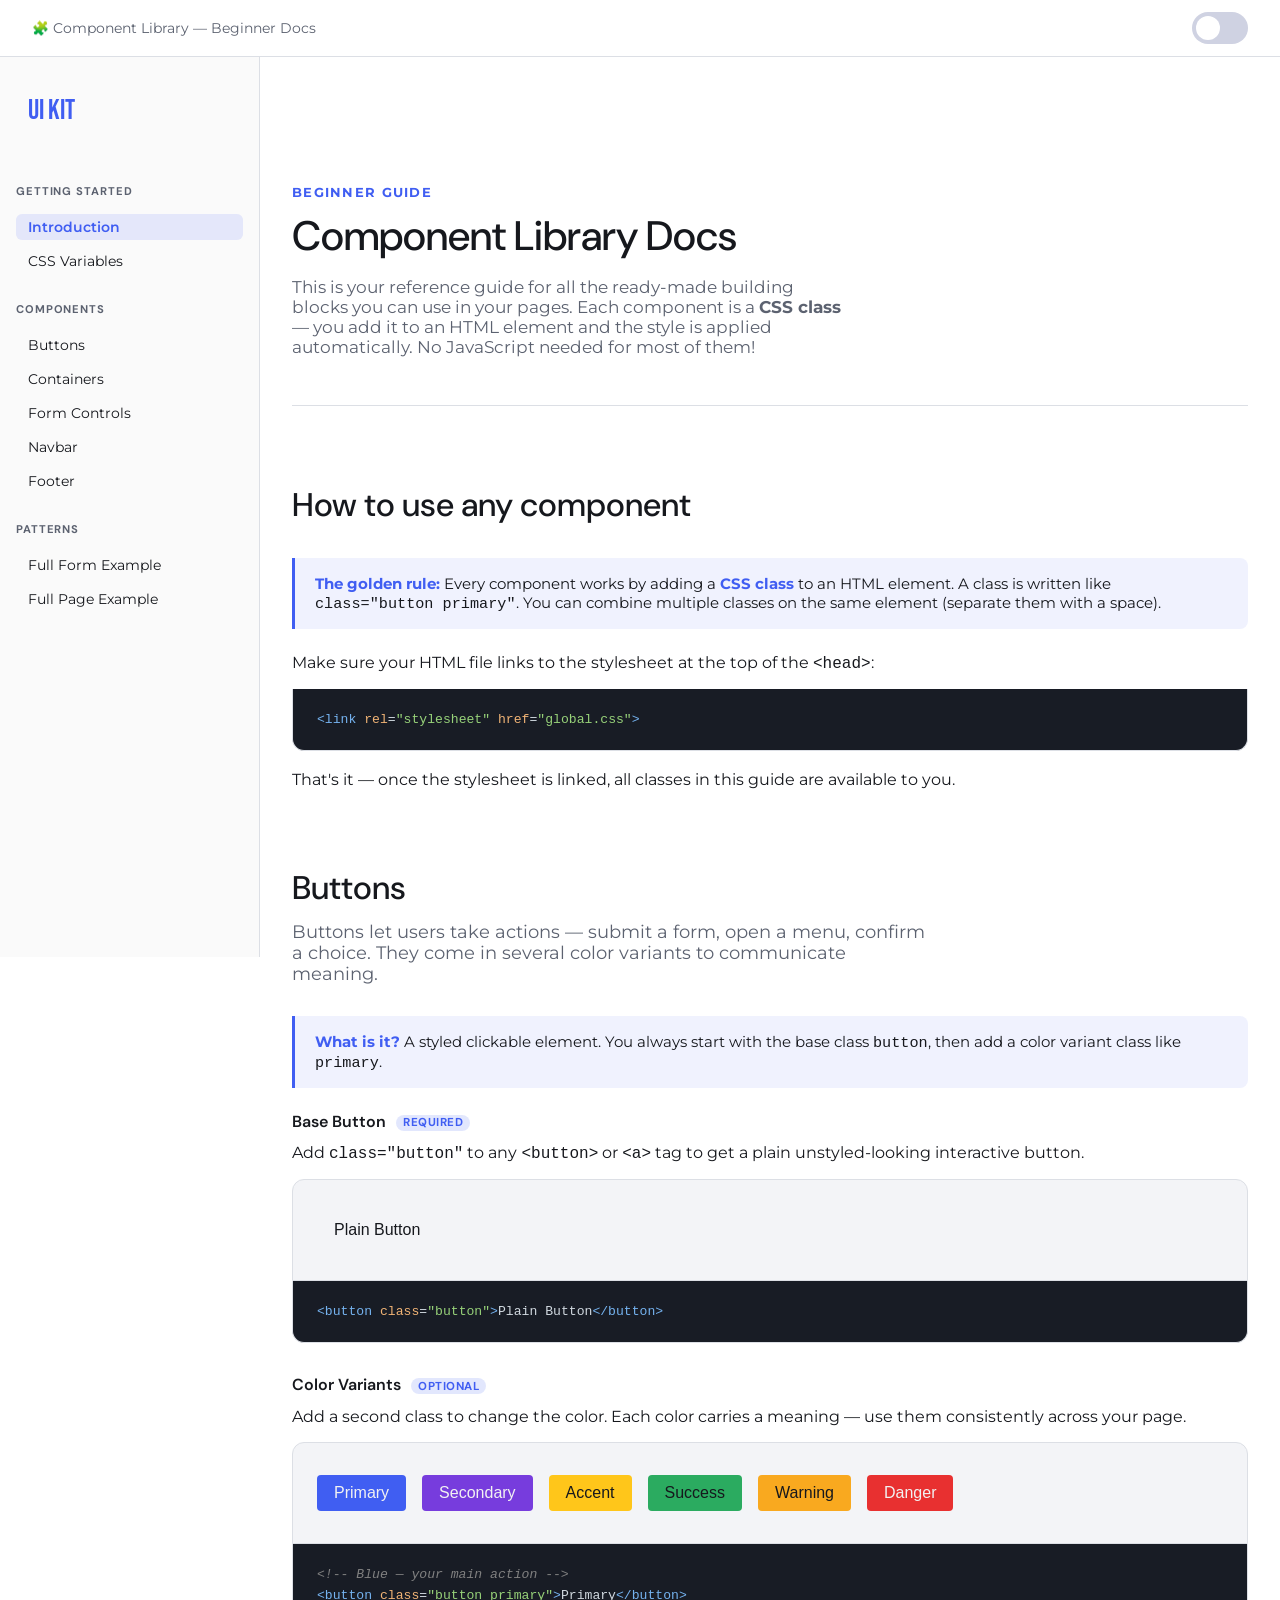
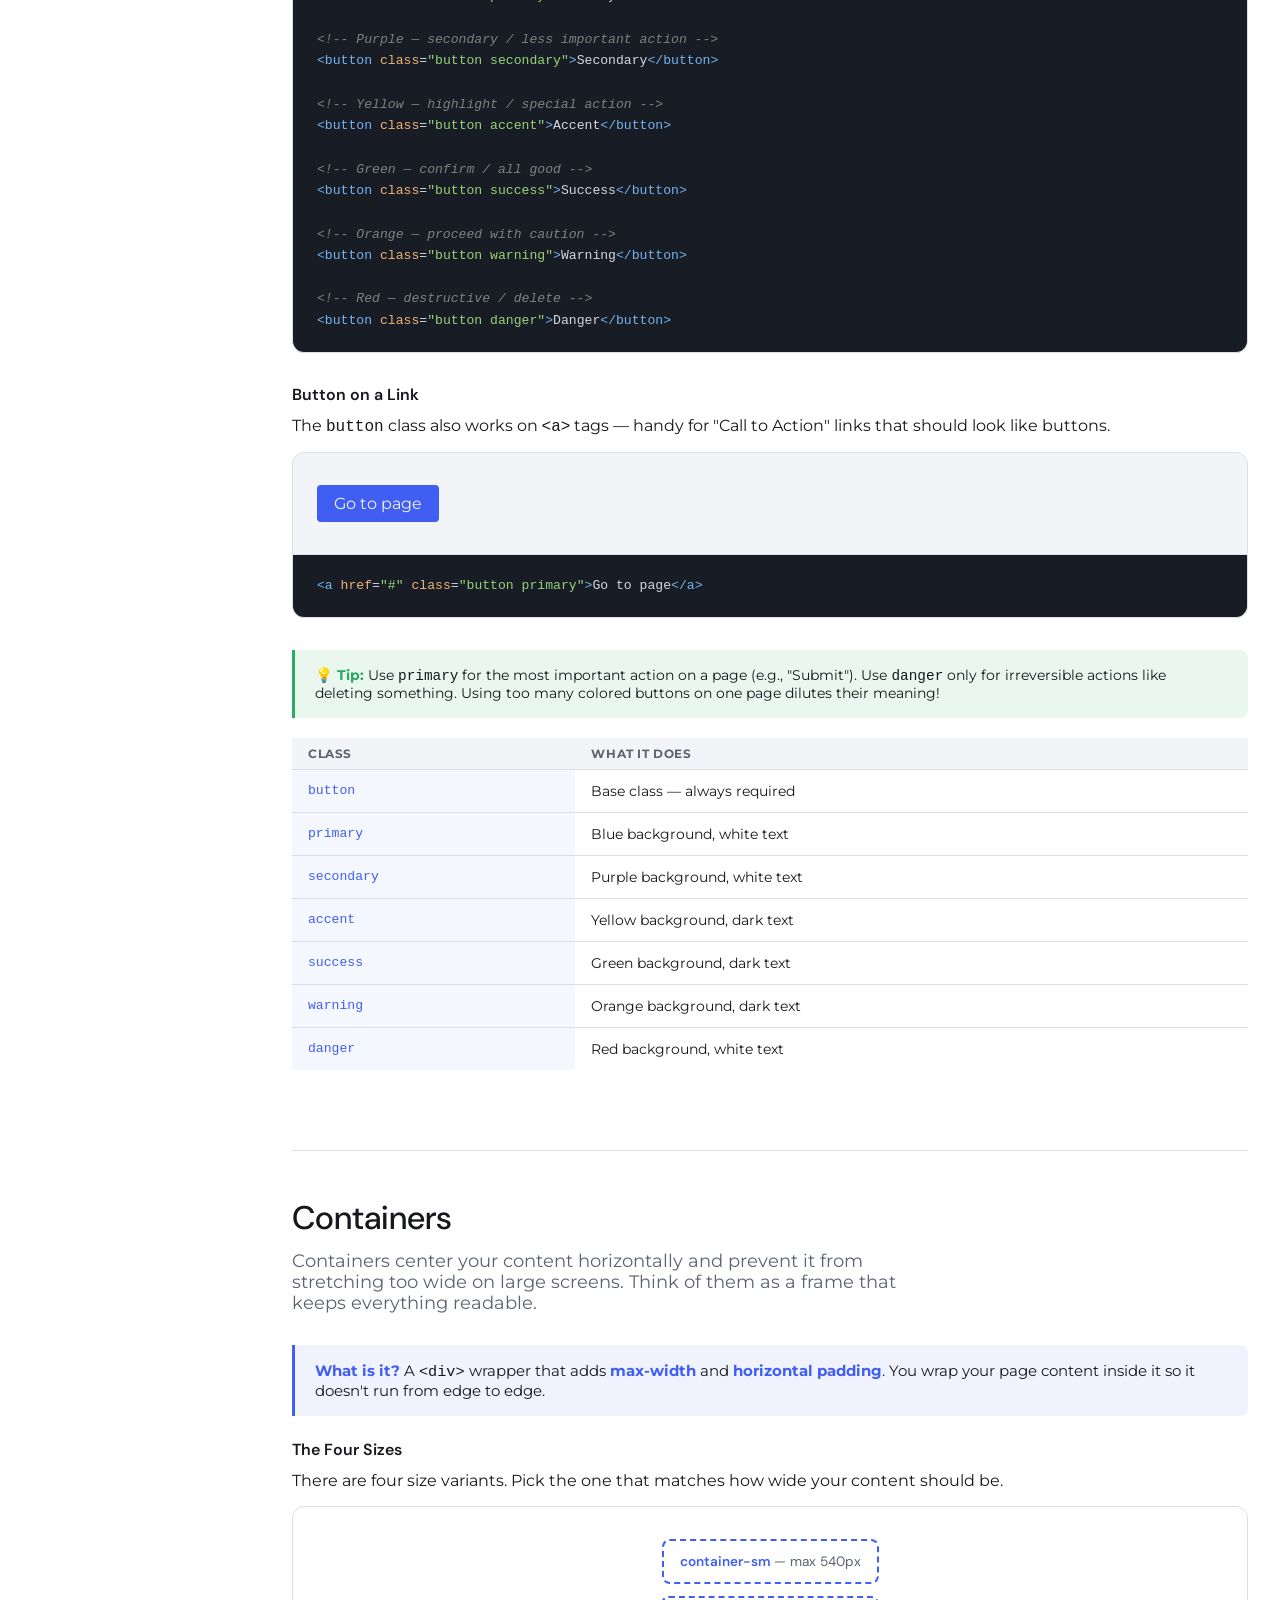
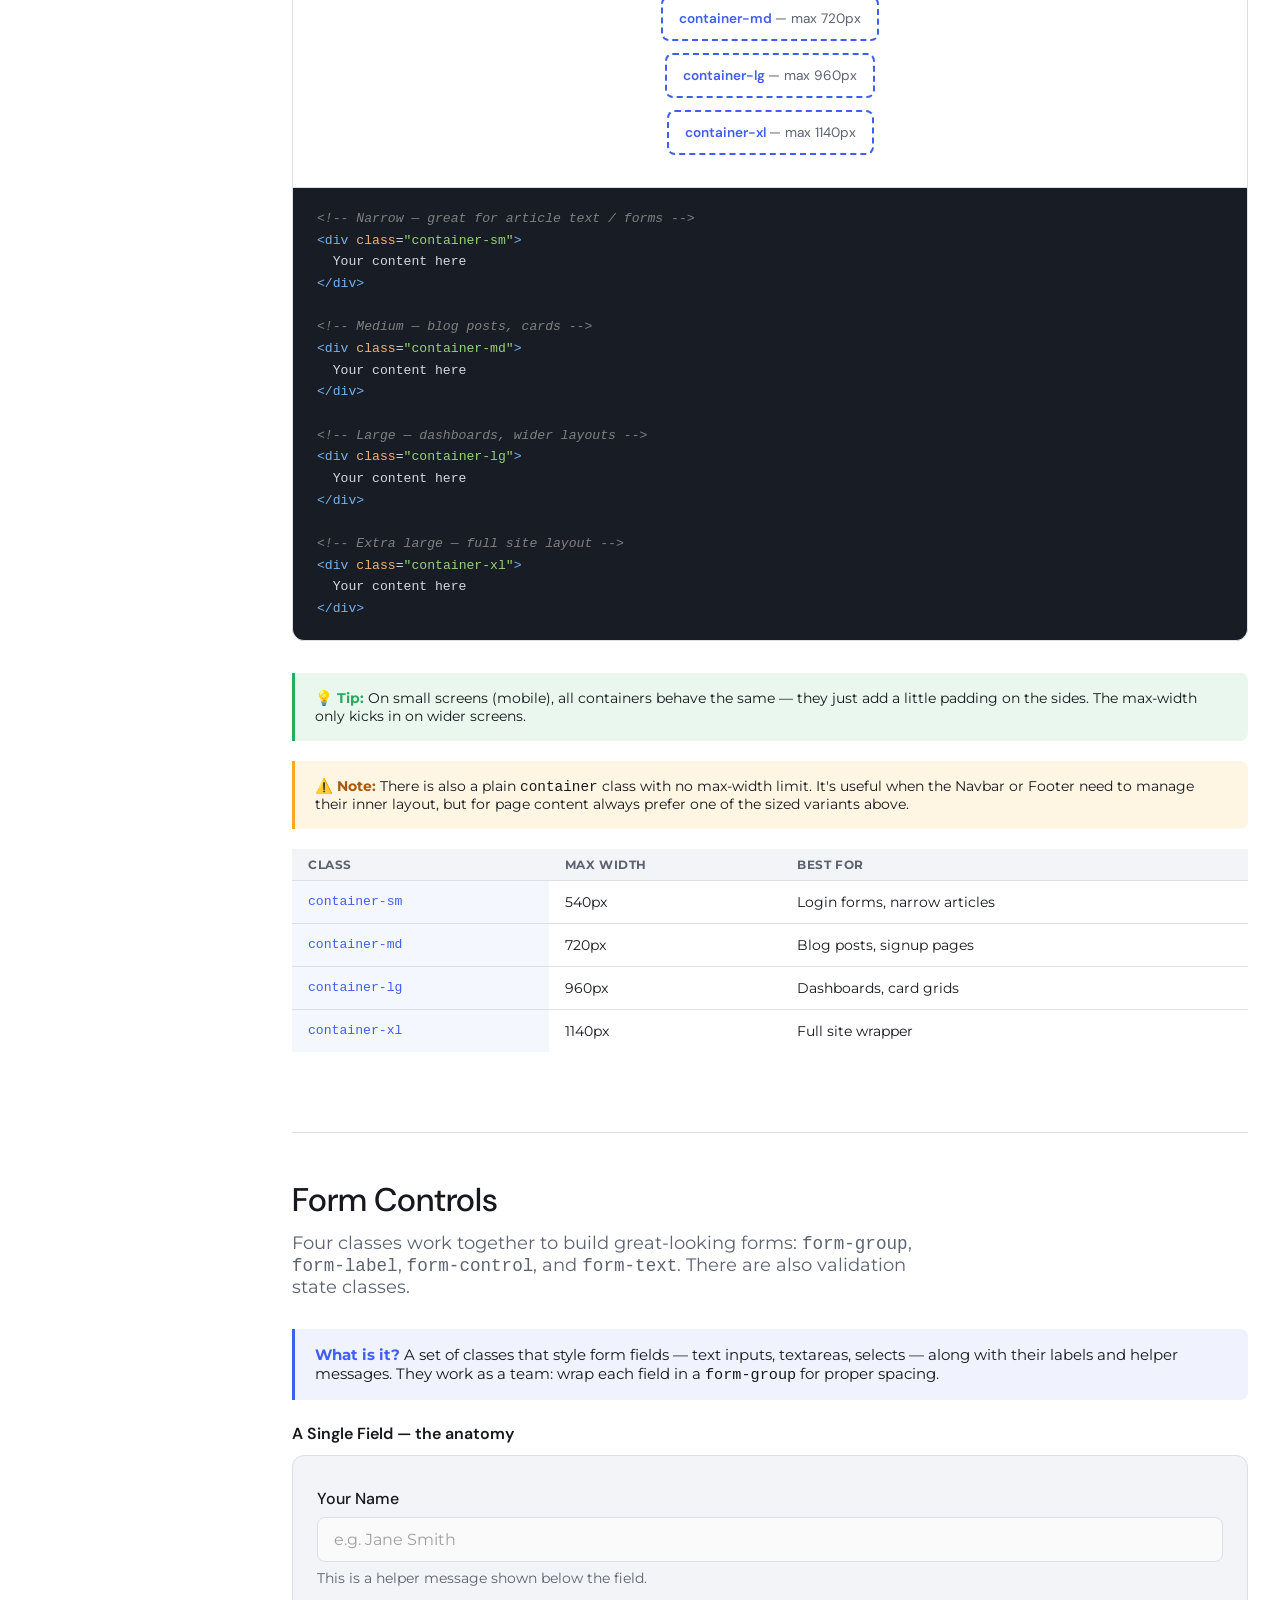
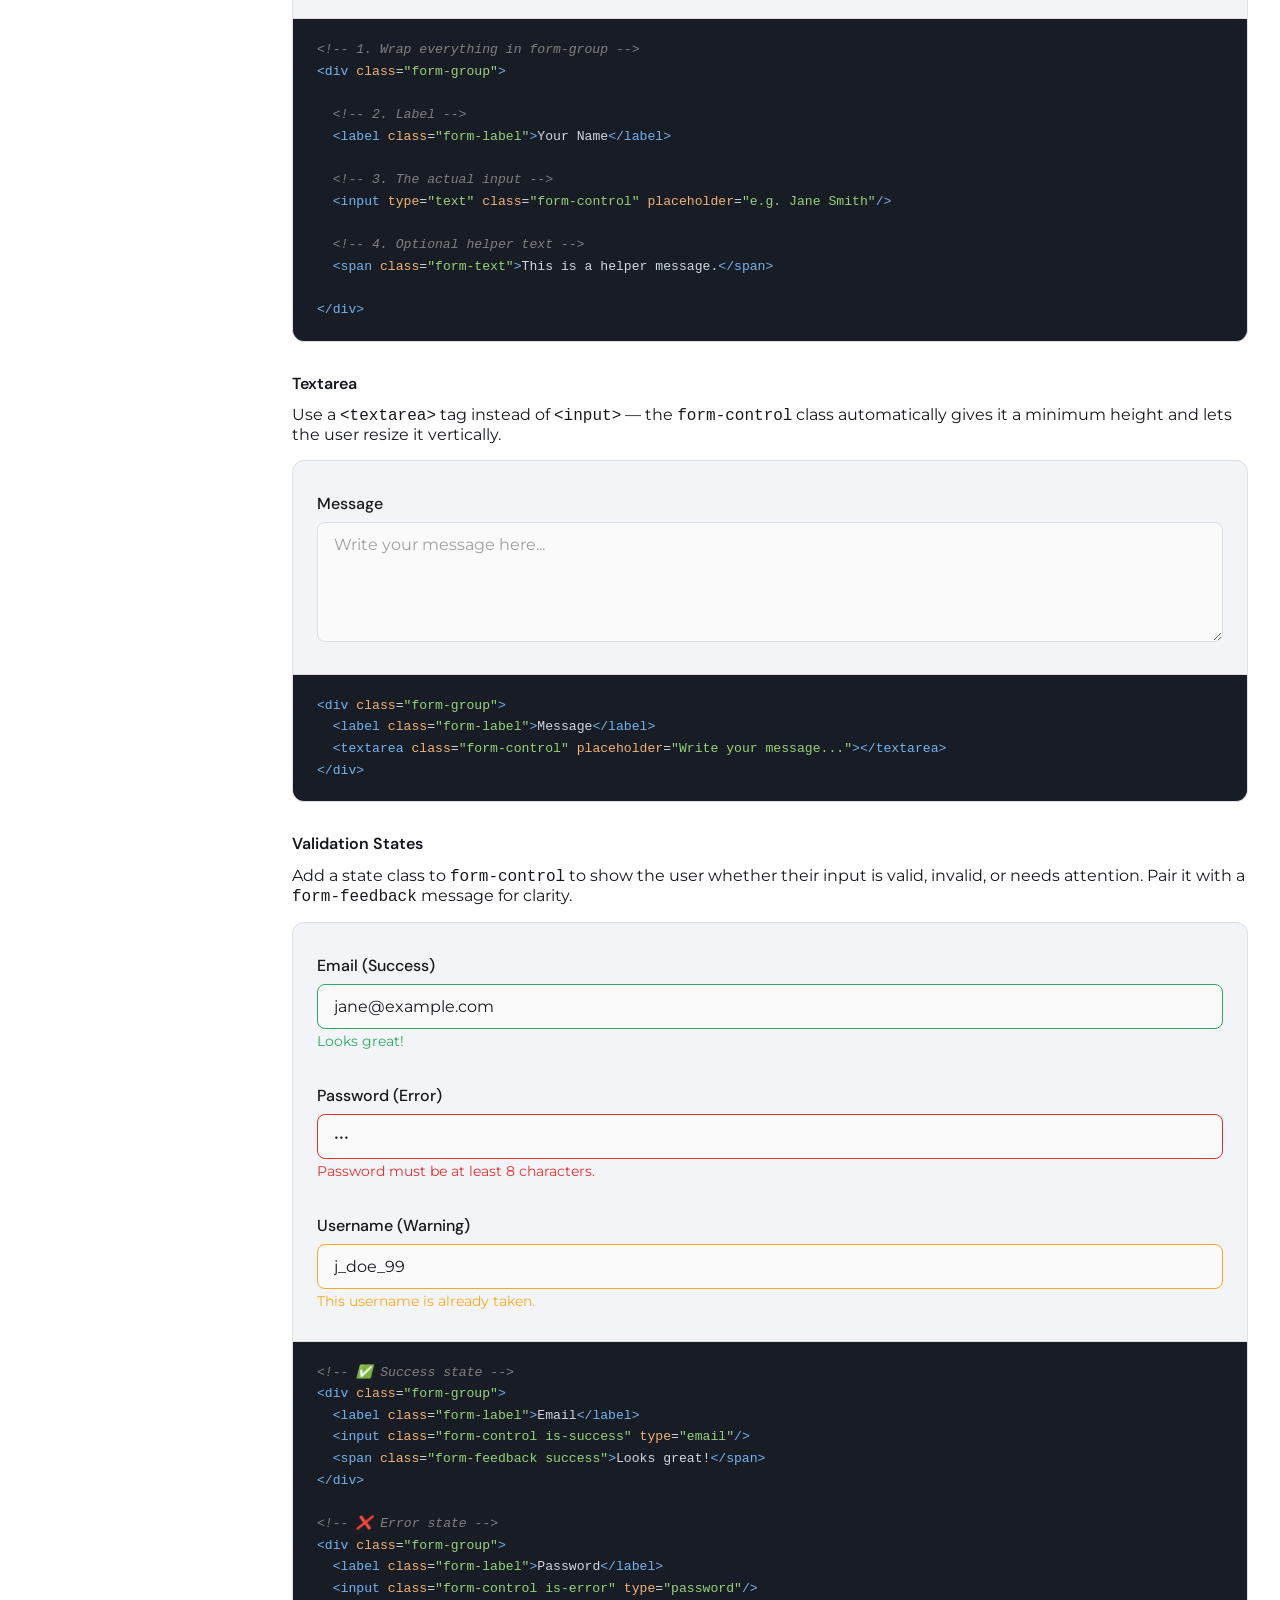
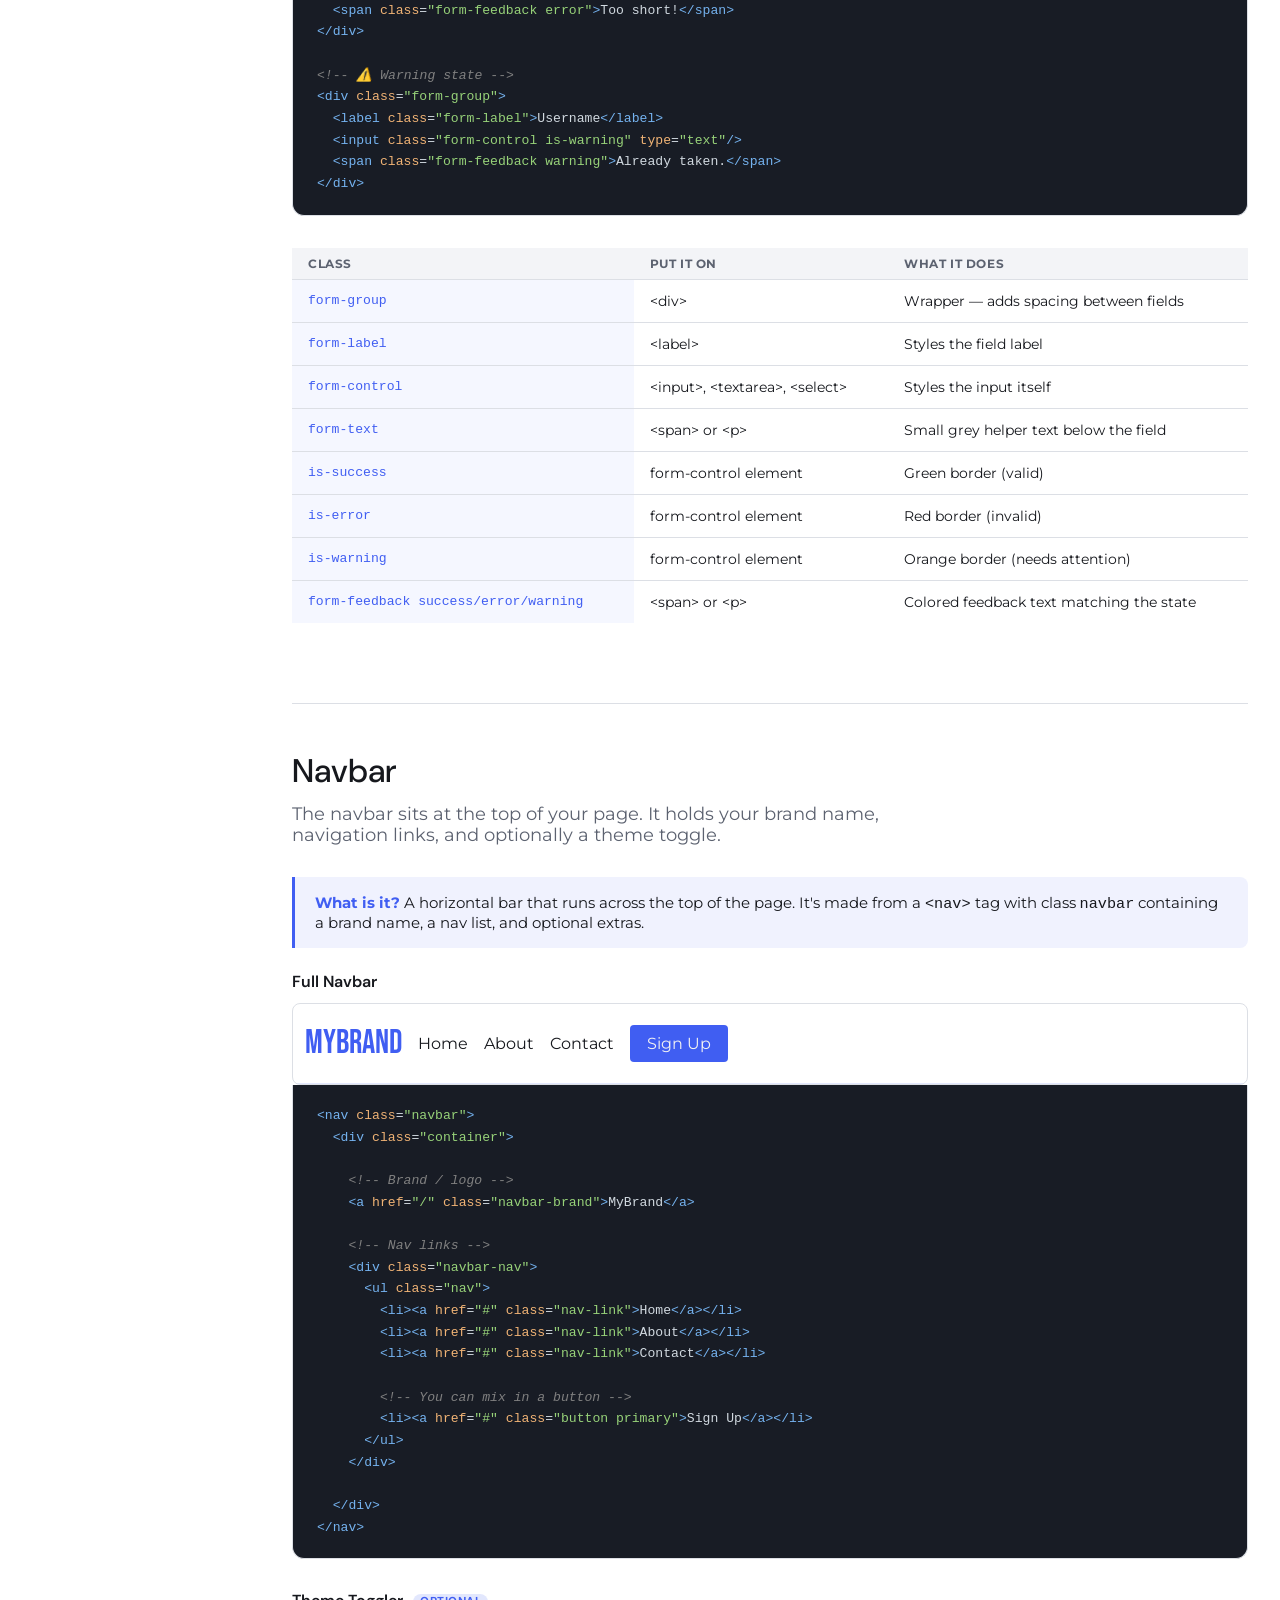
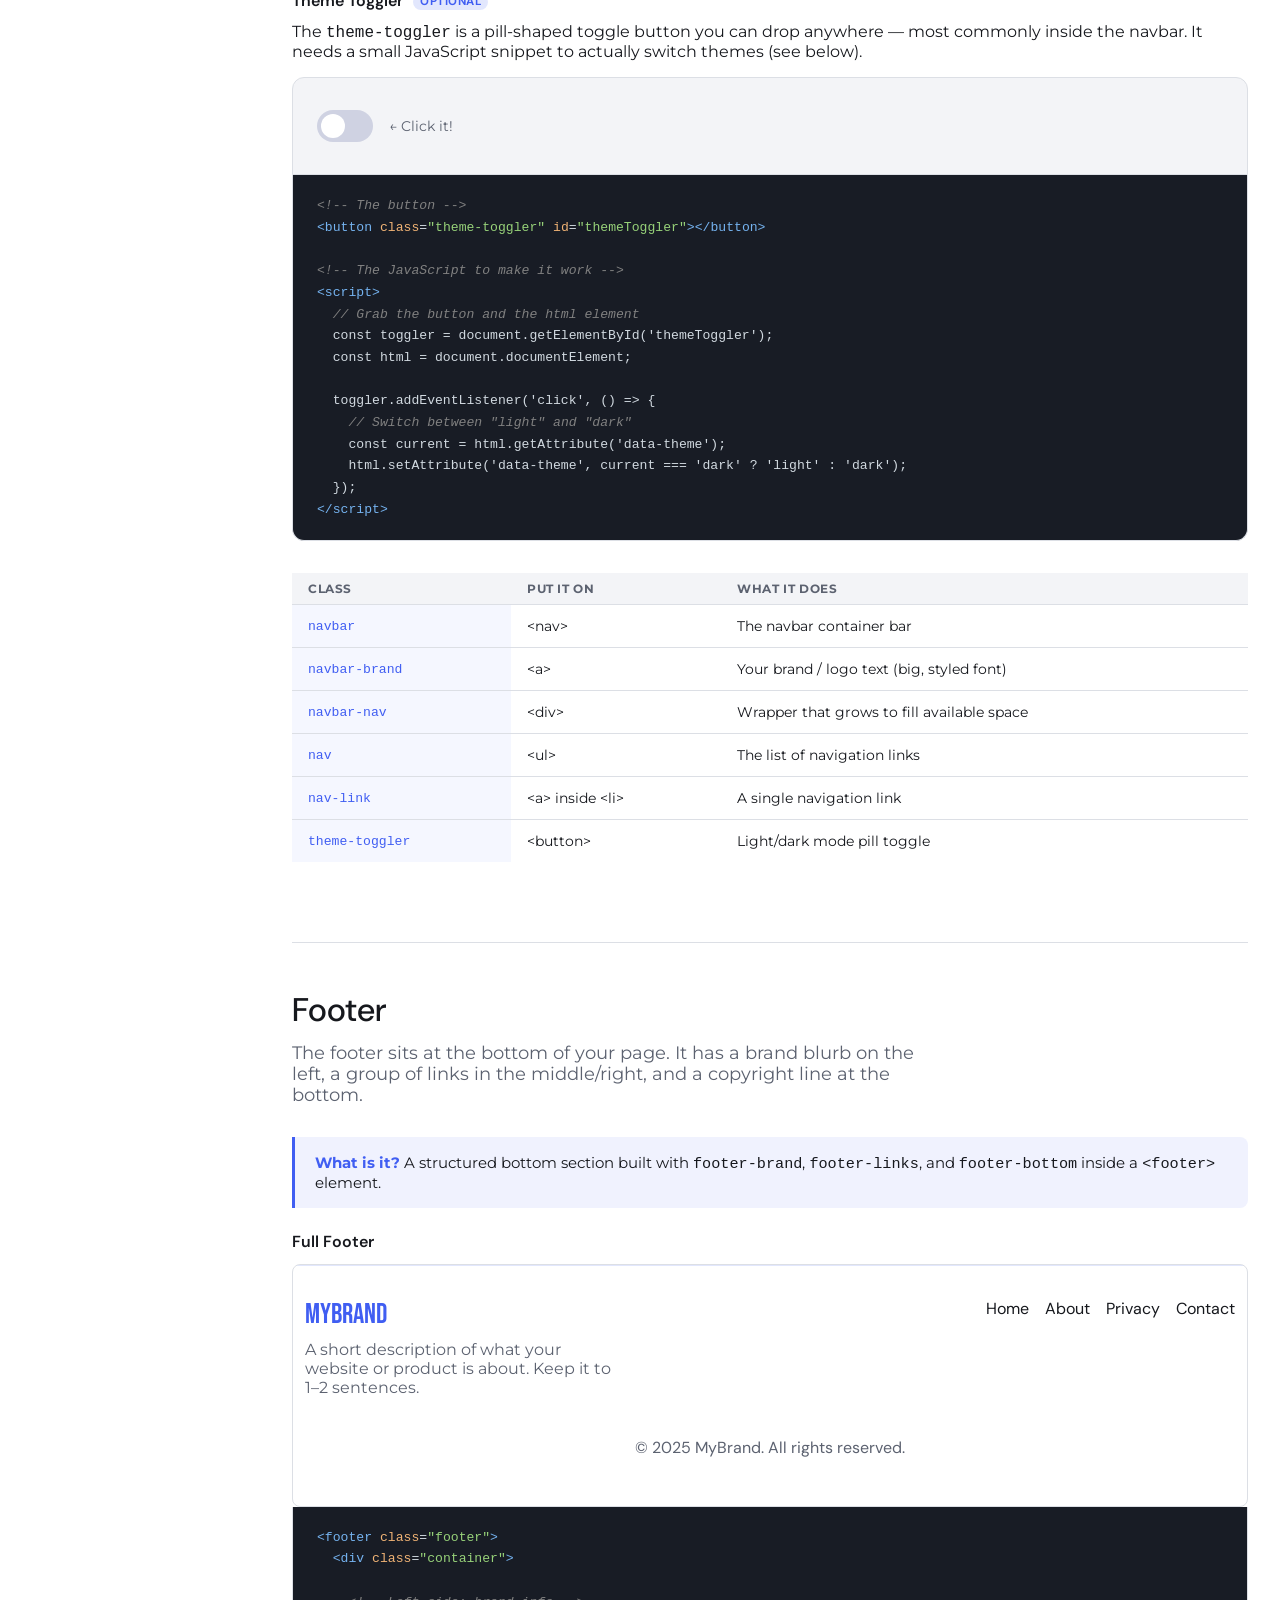
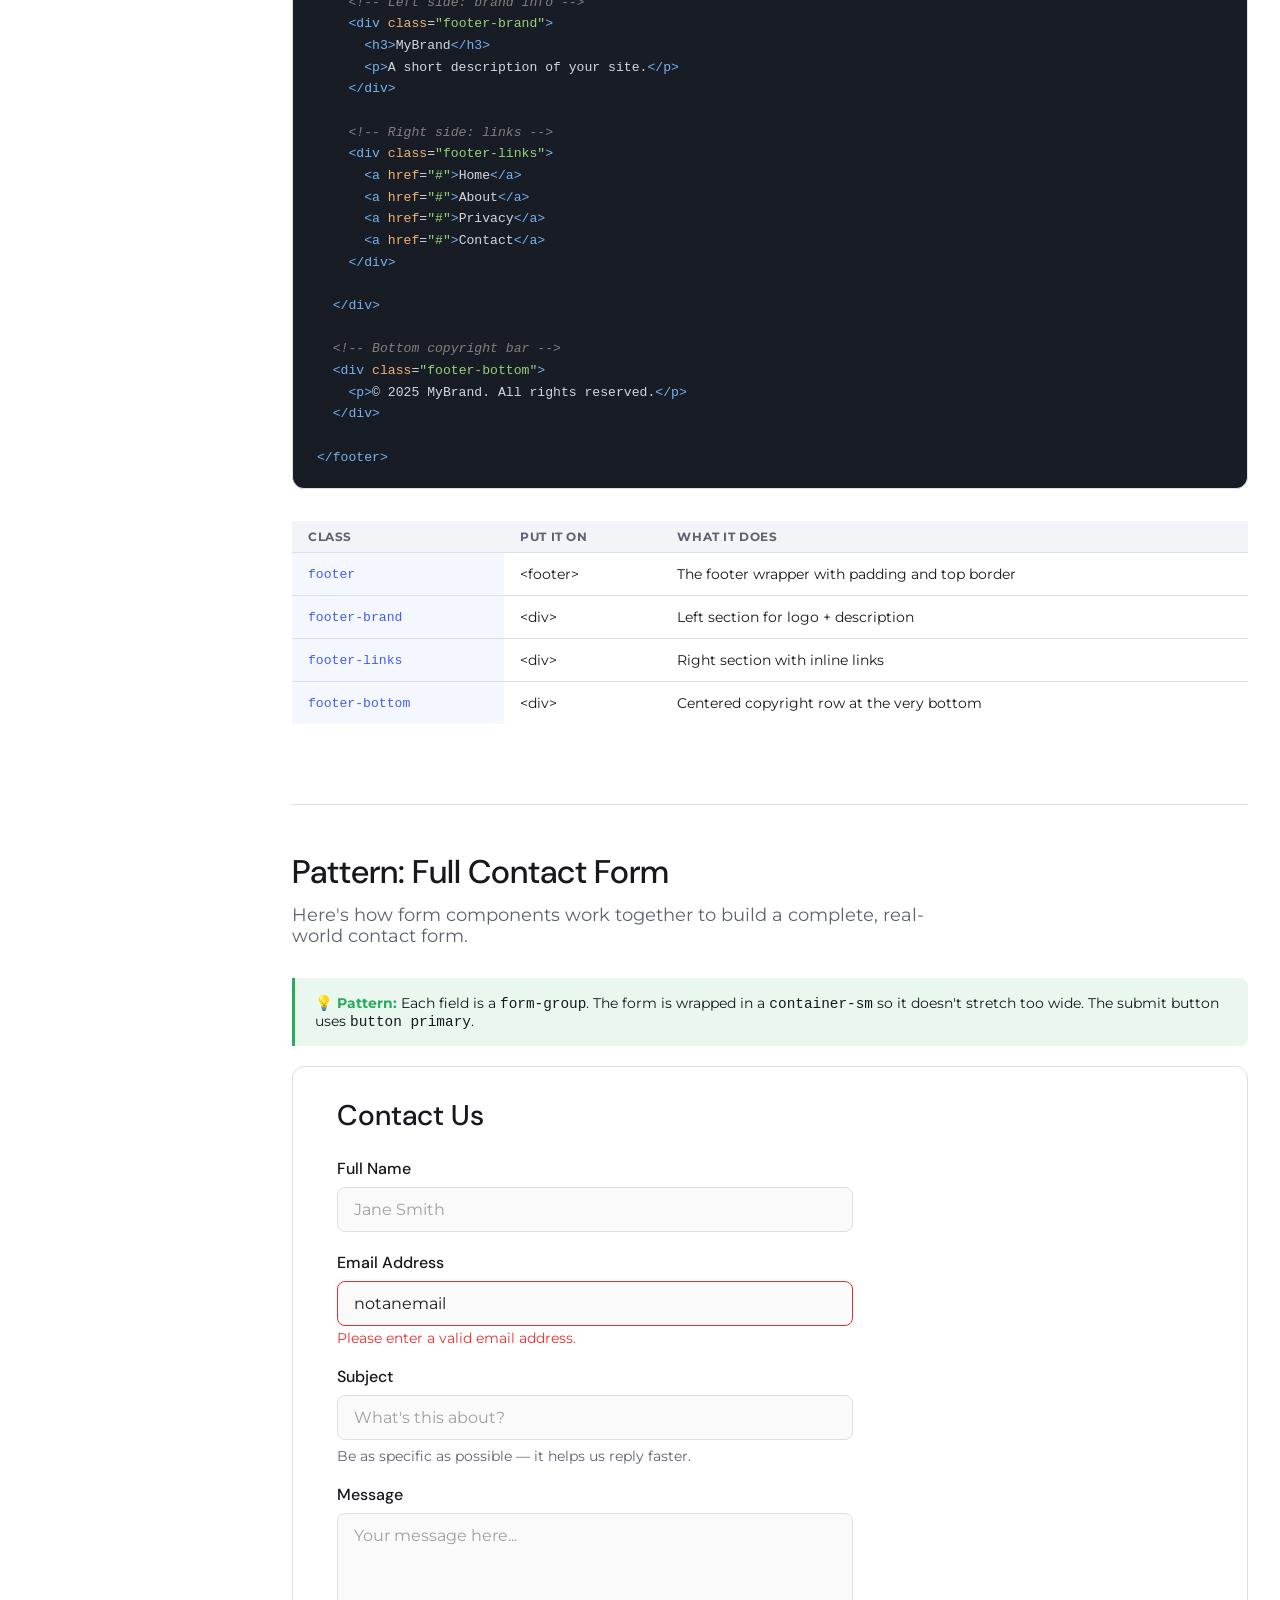
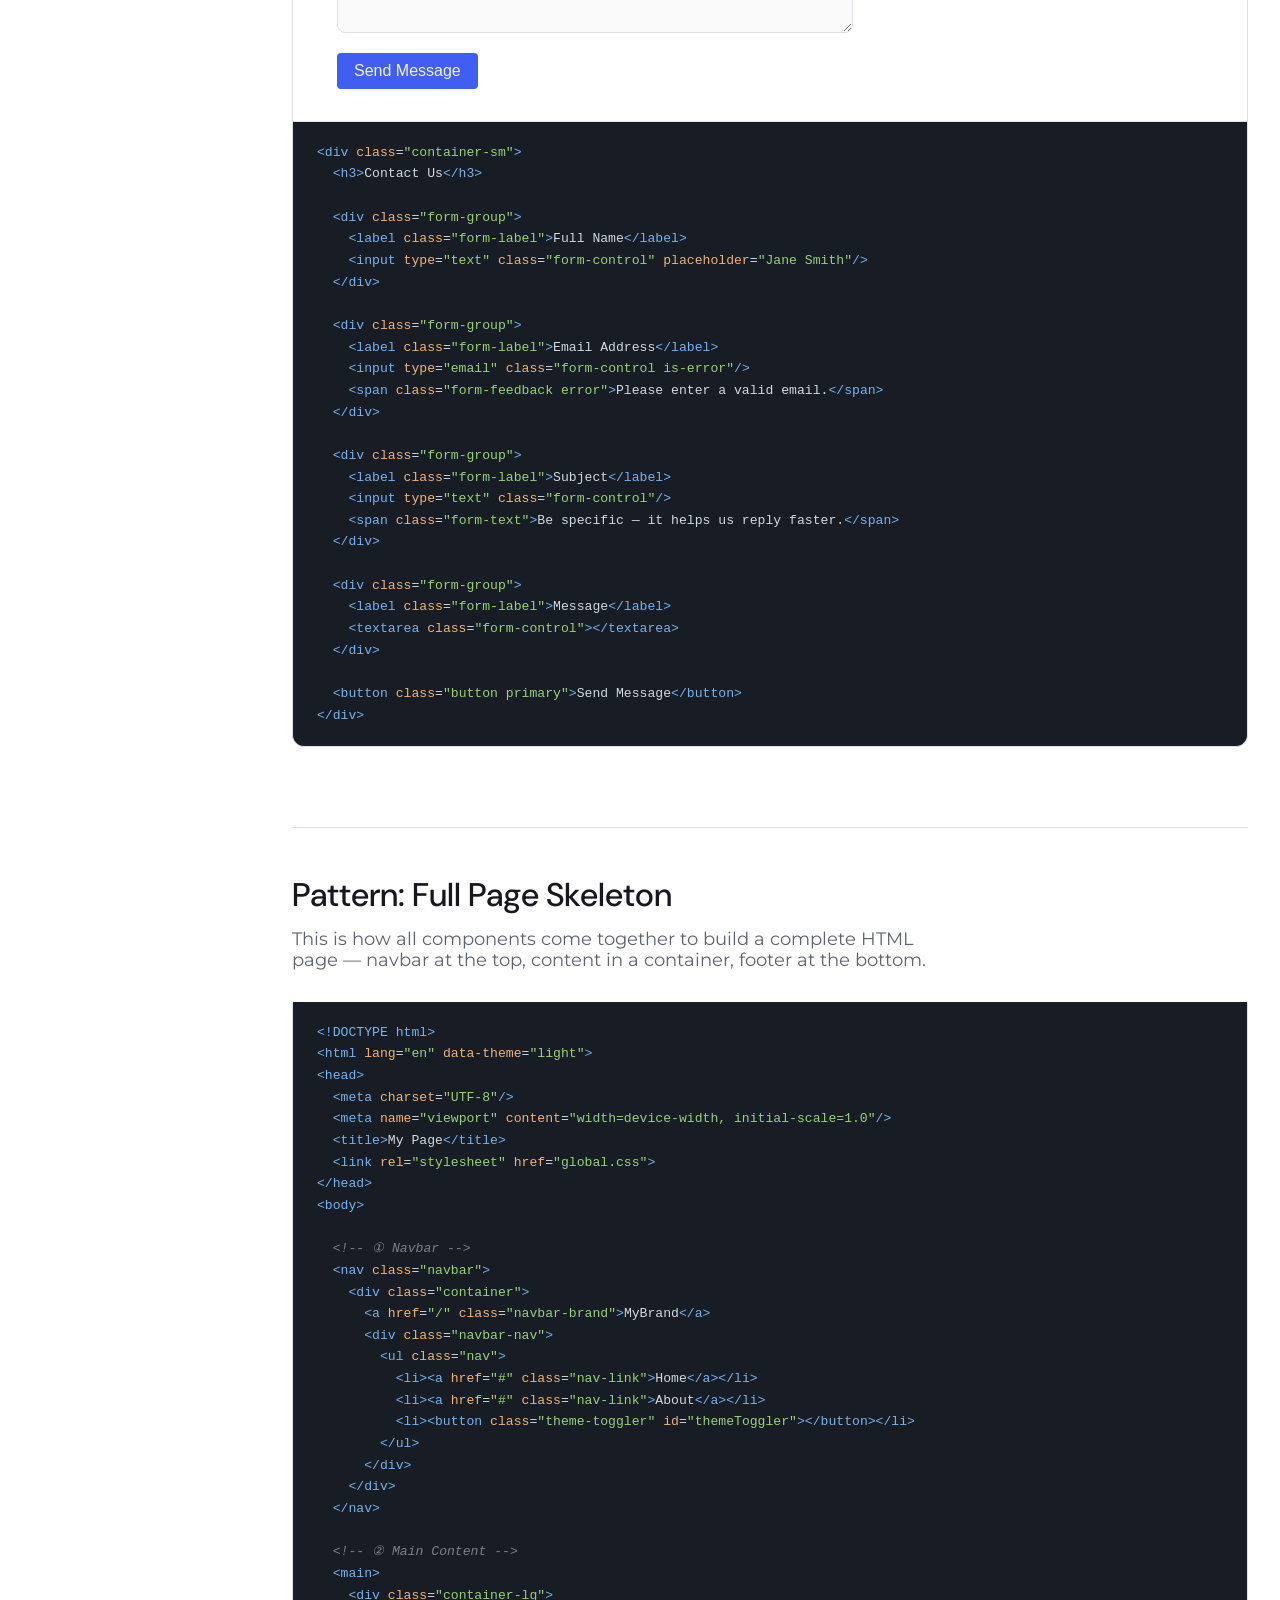
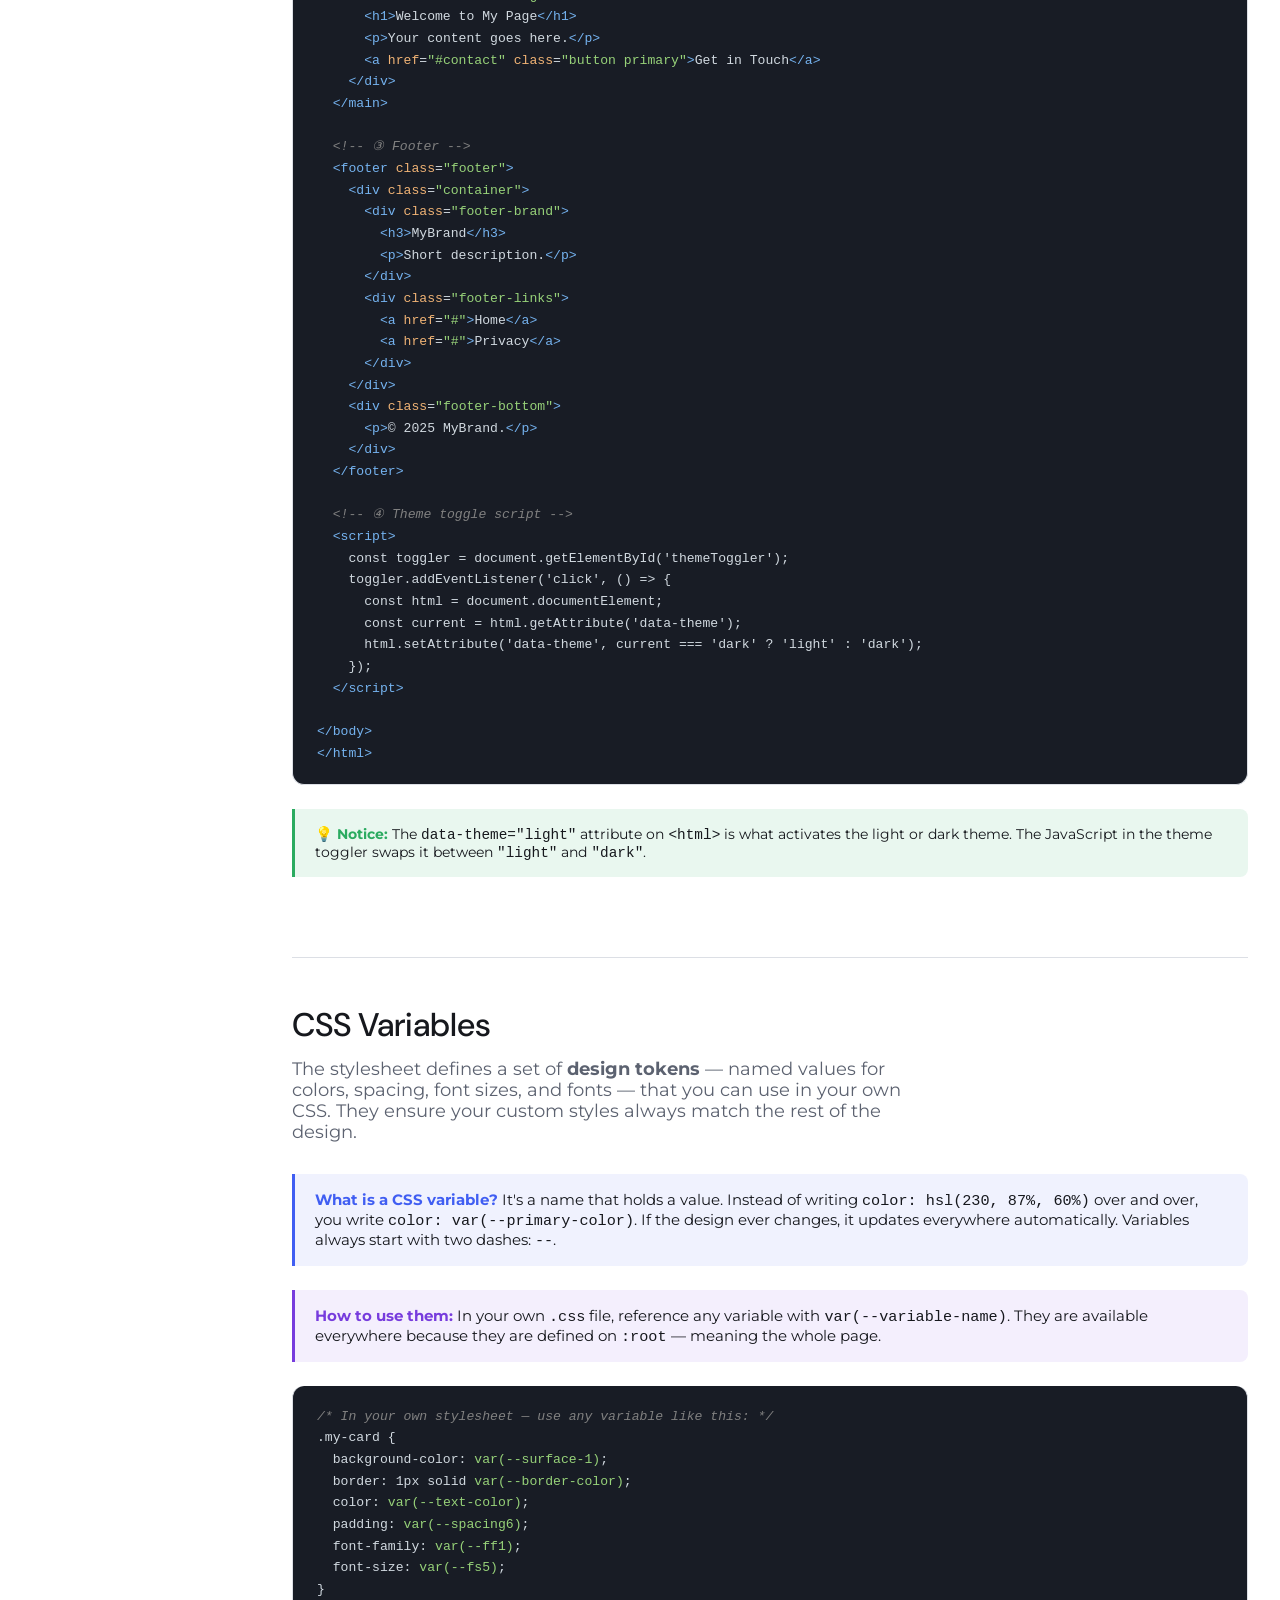
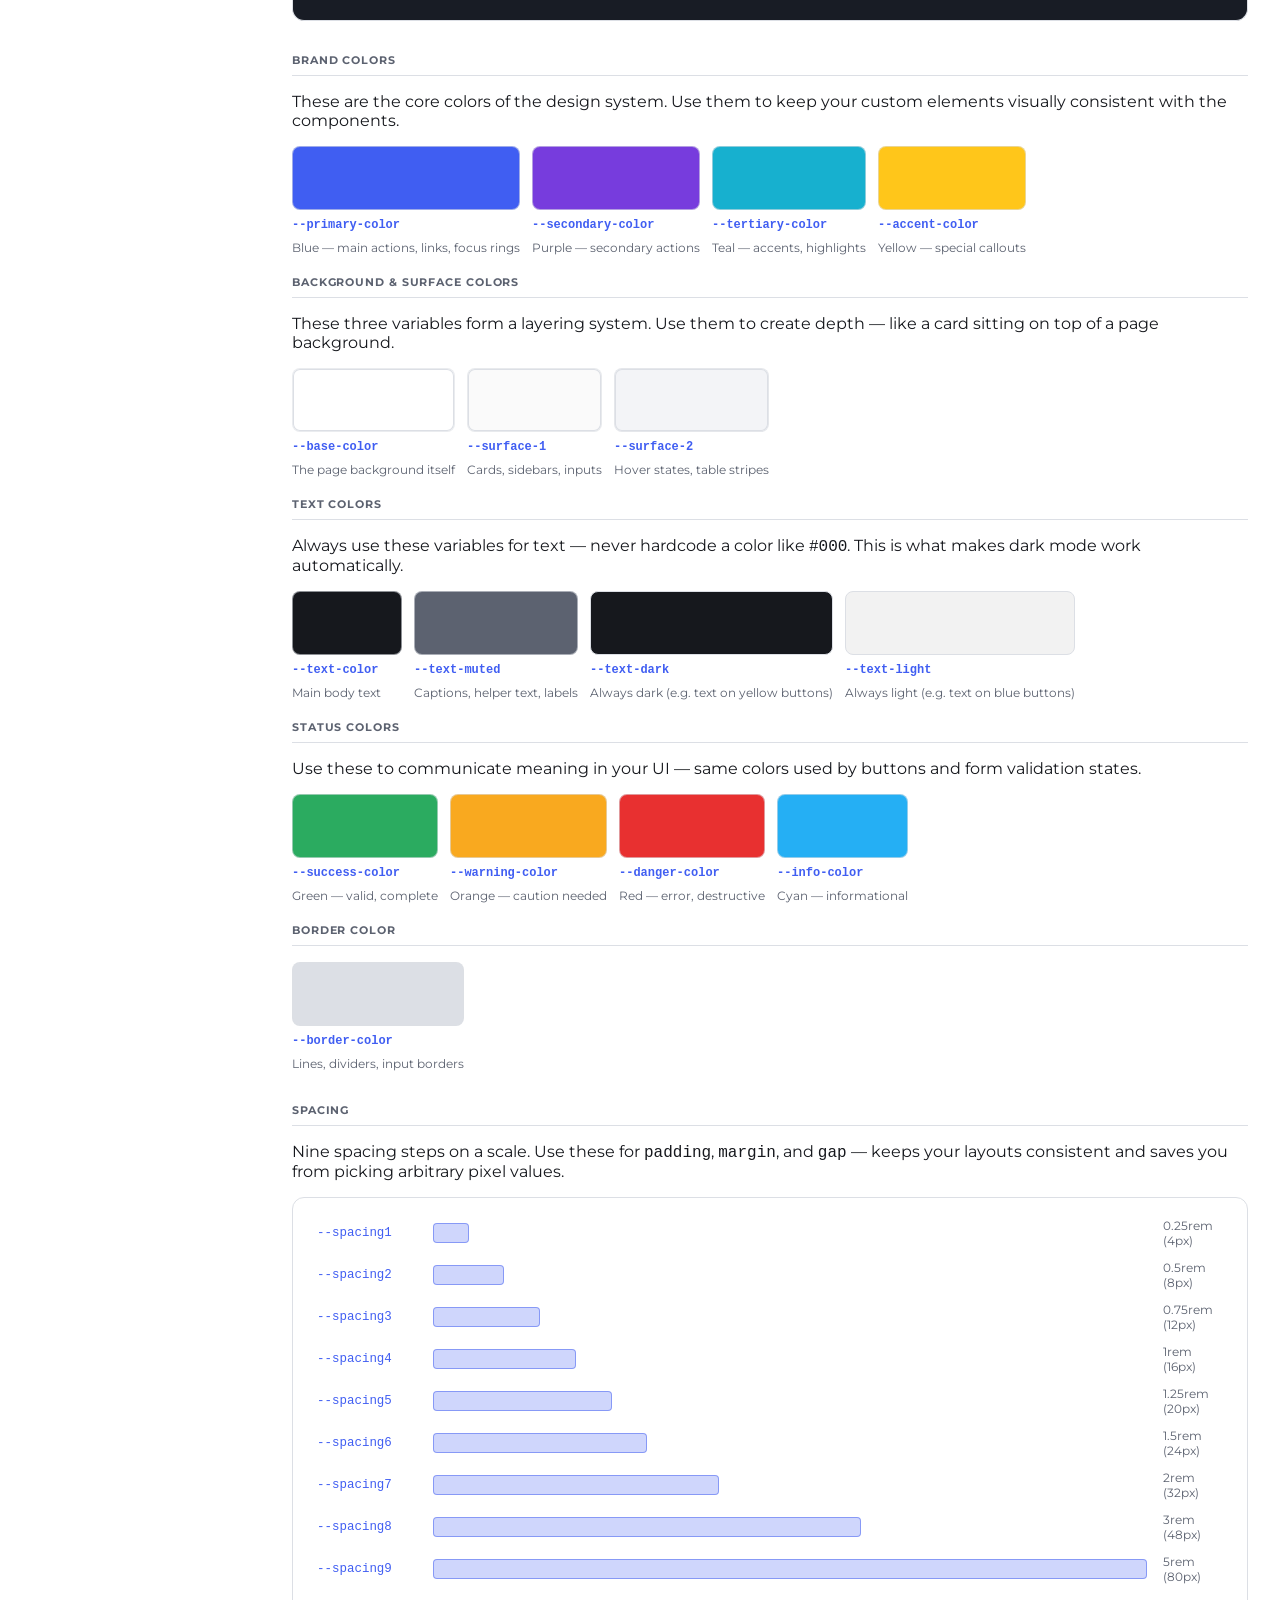
==== docs.html @ 34565286 "docs(global.css): add docs for combonents in global.css" ====
<!doctype html>
<html lang="en" data-theme="light">
    <head>
        <meta charset="UTF-8" />
        <meta name="viewport" content="width=device-width, initial-scale=1.0" />
        <title>Component Docs — Beginner Guide</title>
        <link rel="stylesheet" href="styles/global.css" />
        <style>
            /* ─── Documentation-specific styles ──────────────────────────────────── */
            .docs-layout {
                display: flex;
                min-height: 100vh;
            }

            /* Sidebar */
            .docs-sidebar {
                width: 260px;
                flex-shrink: 0;
                position: sticky;
                top: 0;
                height: 100vh;
                overflow-y: auto;
                background: var(--surface-1);
                border-right: 1px solid var(--border-color);
                padding: var(--spacing7) var(--spacing4);
                display: flex;
                flex-direction: column;
                gap: var(--spacing2);
            }
            .docs-sidebar .sidebar-logo {
                font-family: "Bebas Neue", sans-serif;
                font-size: var(--fs3);
                color: var(--primary-color);
                margin-bottom: var(--spacing6);
                display: block;
                text-decoration: none;
            }
            .docs-sidebar .sidebar-section-title {
                font-family: var(--ff1);
                font-size: 0.7rem;
                font-weight: 700;
                letter-spacing: 0.08em;
                text-transform: uppercase;
                color: var(--text-muted);
                margin: var(--spacing5) 0 var(--spacing2);
            }
            .docs-sidebar a {
                display: block;
                padding: var(--spacing1) var(--spacing3);
                border-radius: 0.375rem;
                font-size: 0.9rem;
                color: var(--text-color);
                text-decoration: none;
                transition:
                    background 0.15s,
                    color 0.15s;
            }
            .docs-sidebar a:hover {
                background: var(--surface-2);
                color: var(--primary-color);
            }
            .docs-sidebar a.active {
                background: color-mix(in srgb, var(--primary-color), transparent 88%);
                color: var(--primary-color);
                font-weight: 600;
            }

            /* Main content */
            .docs-main {
                flex: 1;
                min-width: 0;
                padding: var(--spacing8) var(--spacing7);
            }
            .docs-main > section {
                margin-bottom: var(--spacing9);
            }

            /* Section header */
            .section-header {
                margin-bottom: var(--spacing7);
            }
            .section-header h2 {
                font-size: var(--fs2);
                margin-bottom: var(--spacing3);
            }
            .section-header .lead {
                font-size: 1.1rem;
                color: var(--text-muted);
                max-width: 640px;
                margin-bottom: 0;
            }

            /* "What is it" callout */
            .info-box {
                background: color-mix(in srgb, var(--primary-color), transparent 92%);
                border-left: 3px solid var(--primary-color);
                border-radius: 0 0.5rem 0.5rem 0;
                padding: var(--spacing4) var(--spacing5);
                margin-bottom: var(--spacing6);
                font-size: 0.95rem;
            }
            .info-box strong {
                color: var(--primary-color);
            }

            /* Preview + code blocks */
            .component-block {
                margin-bottom: var(--spacing7);
            }
            .component-block h4 {
                margin-bottom: var(--spacing3);
                font-size: 1rem;
                font-weight: 600;
            }

            .preview-box {
                background: var(--surface-2);
                border: 1px solid var(--border-color);
                border-radius: 0.75rem 0.75rem 0 0;
                padding: var(--spacing7) var(--spacing6);
                display: flex;
                flex-wrap: wrap;
                align-items: center;
                gap: var(--spacing4);
            }
            .preview-box.block {
                flex-direction: column;
                align-items: stretch;
            }
            .preview-box.plain {
                background: var(--base-color);
            }

            pre {
                background: hsl(222, 20%, 12%);
                color: hsl(210, 20%, 85%);
                border-radius: 0 0 0.75rem 0.75rem;
                padding: var(--spacing5) var(--spacing6);
                font-size: 0.82rem;
                overflow-x: auto;
                border: 1px solid var(--border-color);
                border-top: none;
                line-height: 1.65;
                margin-bottom: 0;
            }
            code {
                font-family: "Courier New", monospace;
            }
            .code-tag {
                color: hsl(210, 80%, 70%);
            }
            .code-attr {
                color: hsl(30, 80%, 70%);
            }
            .code-val {
                color: hsl(100, 50%, 65%);
            }
            .code-comment {
                color: hsl(0, 0%, 50%);
                font-style: italic;
            }

            /* Label pill */
            .pill {
                display: inline-block;
                padding: 0.1em 0.6em;
                border-radius: 50rem;
                font-size: 0.72rem;
                font-weight: 700;
                letter-spacing: 0.04em;
                text-transform: uppercase;
                background: color-mix(in srgb, var(--primary-color), transparent 85%);
                color: var(--primary-color);
                margin-left: 0.4rem;
                vertical-align: middle;
            }

            /* Divider */
            .docs-divider {
                border: none;
                border-top: 1px solid var(--border-color);
                margin: var(--spacing8) 0;
            }

            /* Top bar */
            .docs-topbar {
                position: sticky;
                top: 0;
                z-index: 10;
                background: var(--base-color);
                border-bottom: 1px solid var(--border-color);
                padding: var(--spacing3) var(--spacing7);
                display: flex;
                align-items: center;
                justify-content: space-between;
            }
            .docs-topbar span {
                font-size: 0.85rem;
                color: var(--text-muted);
            }

            /* Tip box */
            .tip-box {
                background: color-mix(in srgb, var(--success-color), transparent 90%);
                border-left: 3px solid var(--success-color);
                border-radius: 0 0.5rem 0.5rem 0;
                padding: var(--spacing4) var(--spacing5);
                margin: var(--spacing5) 0;
                font-size: 0.9rem;
                color: var(--text-color);
            }
            .tip-box strong {
                color: var(--success-color);
            }

            /* Warning box */
            .warn-box {
                background: color-mix(in srgb, var(--warning-color), transparent 88%);
                border-left: 3px solid var(--warning-color);
                border-radius: 0 0.5rem 0.5rem 0;
                padding: var(--spacing4) var(--spacing5);
                margin: var(--spacing5) 0;
                font-size: 0.9rem;
            }
            .warn-box strong {
                color: hsl(30, 90%, 35%);
            }

            /* Variations grid */
            .variations-grid {
                display: flex;
                flex-wrap: wrap;
                gap: var(--spacing3);
                align-items: center;
            }

            /* Container visual demo */
            .container-demo {
                border: 2px dashed var(--primary-color);
                border-radius: 0.5rem;
                padding: var(--spacing3) var(--spacing4);
                text-align: center;
                font-size: 0.85rem;
                color: var(--primary-color);
                font-family: var(--ff1);
                font-weight: 600;
            }
            .container-demo span {
                color: var(--text-muted);
                font-weight: 400;
            }

            /* Navbar demo wrapper */
            .navbar-demo-wrapper {
                border: 1px solid var(--border-color);
                border-radius: 0.5rem;
                overflow: hidden;
            }

            /* Footer demo wrapper */
            .footer-demo-wrapper {
                border: 1px solid var(--border-color);
                border-radius: 0.5rem;
                overflow: hidden;
                background: var(--base-color);
            }

            /* Table of quick-ref */
            .class-table {
                width: 100%;
                border-collapse: collapse;
                font-size: 0.88rem;
            }
            .class-table th {
                text-align: left;
                padding: var(--spacing2) var(--spacing4);
                background: var(--surface-2);
                color: var(--text-muted);
                font-weight: 700;
                font-size: 0.75rem;
                text-transform: uppercase;
                letter-spacing: 0.05em;
                border-bottom: 1px solid var(--border-color);
            }
            .class-table td {
                padding: var(--spacing3) var(--spacing4);
                border-bottom: 1px solid var(--border-color);
            }
            .class-table td:first-child {
                font-family: "Courier New", monospace;
                font-size: 0.82rem;
                color: var(--primary-color);
                background: color-mix(in srgb, var(--primary-color), transparent 95%);
            }
            .class-table tr:last-child td {
                border-bottom: none;
            }

            /* Page header hero */
            .docs-hero {
                padding: var(--spacing9) 0 var(--spacing8);
                border-bottom: 1px solid var(--border-color);
                margin-bottom: var(--spacing9);
            }
            .docs-hero .eyebrow {
                font-size: 0.8rem;
                font-weight: 700;
                letter-spacing: 0.1em;
                text-transform: uppercase;
                color: var(--primary-color);
                margin-bottom: var(--spacing3);
            }
            .docs-hero h1 {
                font-size: var(--fs1);
                margin-bottom: var(--spacing4);
            }
            .docs-hero p {
                color: var(--text-muted);
                max-width: 560px;
                font-size: 1.05rem;
                margin-bottom: 0;
            }

            /* ─── CSS Variables section styles ──────────────────────────────────── */
            .var-group {
                margin-bottom: var(--spacing7);
            }
            .var-group-title {
                font-size: 0.7rem;
                font-weight: 700;
                letter-spacing: 0.08em;
                text-transform: uppercase;
                color: var(--text-muted);
                margin-bottom: var(--spacing4);
                padding-bottom: var(--spacing2);
                border-bottom: 1px solid var(--border-color);
            }

            /* Swatch grid */
            .swatch-grid {
                display: flex;
                flex-wrap: wrap;
                gap: var(--spacing3);
                margin-bottom: var(--spacing5);
            }
            .swatch {
                display: flex;
                flex-direction: column;
                gap: var(--spacing2);
                min-width: 110px;
            }
            .swatch-color {
                height: 64px;
                border-radius: 0.5rem;
                border: 1px solid color-mix(in srgb, var(--border-color), transparent 40%);
            }
            .swatch-name {
                font-family: "Courier New", monospace;
                font-size: 0.75rem;
                color: var(--primary-color);
                font-weight: 600;
            }
            .swatch-desc {
                font-size: 0.75rem;
                color: var(--text-muted);
            }

            /* Spacing visual */
            .spacing-grid {
                display: flex;
                flex-direction: column;
                gap: var(--spacing3);
            }
            .spacing-row {
                display: flex;
                align-items: center;
                gap: var(--spacing4);
            }
            .spacing-bar-wrap {
                flex: 1;
            }
            .spacing-bar {
                height: 20px;
                background: color-mix(in srgb, var(--primary-color), transparent 75%);
                border-radius: 0.25rem;
                border: 1px solid color-mix(in srgb, var(--primary-color), transparent 50%);
            }
            .spacing-label {
                width: 100px;
                font-family: "Courier New", monospace;
                font-size: 0.78rem;
                color: var(--primary-color);
                flex-shrink: 0;
            }
            .spacing-value {
                font-size: 0.78rem;
                color: var(--text-muted);
                width: 60px;
                flex-shrink: 0;
            }

            /* Font size visual */
            .fontsize-list {
                display: flex;
                flex-direction: column;
                gap: var(--spacing4);
            }
            .fontsize-row {
                display: flex;
                align-items: baseline;
                gap: var(--spacing5);
            }
            .fontsize-sample {
                font-family: var(--ff1);
                color: var(--text-color);
                line-height: 1;
            }
            .fontsize-meta {
                font-family: "Courier New", monospace;
                font-size: 0.78rem;
                color: var(--primary-color);
                flex-shrink: 0;
                width: 80px;
            }
            .fontsize-hint {
                font-size: 0.78rem;
                color: var(--text-muted);
            }

            /* Font stack demo */
            .font-demo-box {
                border: 1px solid var(--border-color);
                border-radius: 0.5rem;
                padding: var(--spacing5) var(--spacing6);
                margin-bottom: var(--spacing4);
                background: var(--surface-1);
            }
            .font-demo-box .sample-large {
                font-size: 1.6rem;
                margin-bottom: var(--spacing1);
            }
            .font-demo-box .sample-small {
                font-size: 0.85rem;
                color: var(--text-muted);
            }
            .font-demo-box .var-tag {
                display: inline-block;
                margin-top: var(--spacing3);
                font-family: "Courier New", monospace;
                font-size: 0.75rem;
                color: var(--primary-color);
                background: color-mix(in srgb, var(--primary-color), transparent 92%);
                padding: 0.15em 0.5em;
                border-radius: 0.25rem;
            }

            /* "Use it" example box */
            .use-example {
                border-radius: 0.75rem;
                overflow: hidden;
                margin-bottom: var(--spacing6);
            }
            .use-example-preview {
                padding: var(--spacing6);
                background: var(--surface-2);
                border: 1px solid var(--border-color);
                border-bottom: none;
                border-radius: 0.75rem 0.75rem 0 0;
            }

            @media (max-width: 768px) {
                .docs-sidebar {
                    display: none;
                }
                .docs-main {
                    padding: var(--spacing6) var(--spacing4);
                }
                .docs-topbar {
                    padding: var(--spacing3) var(--spacing4);
                }
                pre {
                    font-size: 0.75rem;
                }
            }
        </style>
    </head>
    <body>
        <!-- ═══════════ TOP BAR ═══════════ -->
        <div class="docs-topbar">
            <span>🧩 Component Library — Beginner Docs</span>
            <button class="theme-toggler" id="themeToggler" aria-label="Toggle dark mode"></button>
        </div>

        <div class="docs-layout">
            <!-- ═══════════ SIDEBAR ═══════════ -->
            <aside class="docs-sidebar">
                <a href="#" class="sidebar-logo">UI Kit</a>

                <span class="sidebar-section-title">Getting Started</span>
                <a href="#intro" class="active">Introduction</a>
                <a href="#css-variables">CSS Variables</a>

                <span class="sidebar-section-title">Components</span>
                <a href="#buttons">Buttons</a>
                <a href="#containers">Containers</a>
                <a href="#forms">Form Controls</a>
                <a href="#navbar">Navbar</a>
                <a href="#footer">Footer</a>

                <span class="sidebar-section-title">Patterns</span>
                <a href="#full-form">Full Form Example</a>
                <a href="#full-page">Full Page Example</a>
            </aside>

            <!-- ═══════════ MAIN ═══════════ -->
            <main class="docs-main">
                <!-- HERO -->
                <div class="docs-hero" id="intro">
                    <p class="eyebrow">Beginner Guide</p>
                    <h1>Component Library Docs</h1>
                    <p>
                        This is your reference guide for all the ready-made building blocks you can use in your pages.
                        Each component is a <strong>CSS class</strong> — you add it to an HTML element and the style is
                        applied automatically. No JavaScript needed for most of them!
                    </p>
                </div>

                <!-- How to use -->
                <section>
                    <div class="section-header">
                        <h2>How to use any component</h2>
                    </div>
                    <div class="info-box">
                        <strong>The golden rule:</strong> Every component works by adding a
                        <strong>CSS class</strong> to an HTML element. A class is written like
                        <code>class="button primary"</code>. You can combine multiple classes on the same element
                        (separate them with a space).
                    </div>
                    <p>Make sure your HTML file links to the stylesheet at the top of the <code>&lt;head&gt;</code>:</p>
                    <pre><code><span class="code-tag">&lt;link</span> <span class="code-attr">rel</span>=<span class="code-val">"stylesheet"</span> <span class="code-attr">href</span>=<span class="code-val">"global.css"</span><span class="code-tag">&gt;</span></code></pre>
                    <br />
                    <p>That's it — once the stylesheet is linked, all classes in this guide are available to you.</p>
                </section>

                <!-- ═══ BUTTONS ═══ -->
                <section id="buttons">
                    <div class="section-header">
                        <h2>Buttons</h2>
                        <p class="lead">
                            Buttons let users take actions — submit a form, open a menu, confirm a choice. They come in
                            several color variants to communicate meaning.
                        </p>
                    </div>

                    <div class="info-box">
                        <strong>What is it?</strong> A styled clickable element. You always start with the base class
                        <code>button</code>, then add a color variant class like <code>primary</code>.
                    </div>

                    <!-- base button -->
                    <div class="component-block">
                        <h4>Base Button <span class="pill">Required</span></h4>
                        <p>
                            Add <code>class="button"</code> to any <code>&lt;button&gt;</code> or
                            <code>&lt;a&gt;</code> tag to get a plain unstyled-looking interactive button.
                        </p>
                        <div class="preview-box">
                            <button class="button">Plain Button</button>
                        </div>
                        <pre><code><span class="code-tag">&lt;button</span> <span class="code-attr">class</span>=<span class="code-val">"button"</span><span class="code-tag">&gt;</span>Plain Button<span class="code-tag">&lt;/button&gt;</span></code></pre>
                    </div>

                    <!-- variants -->
                    <div class="component-block">
                        <h4>Color Variants <span class="pill">Optional</span></h4>
                        <p>
                            Add a second class to change the color. Each color carries a meaning — use them consistently
                            across your page.
                        </p>
                        <div class="preview-box">
                            <button class="button primary">Primary</button>
                            <button class="button secondary">Secondary</button>
                            <button class="button accent">Accent</button>
                            <button class="button success">Success</button>
                            <button class="button warning">Warning</button>
                            <button class="button danger">Danger</button>
                        </div>
                        <pre><code><span class="code-comment">&lt;!-- Blue — your main action --&gt;</span>
<span class="code-tag">&lt;button</span> <span class="code-attr">class</span>=<span class="code-val">"button primary"</span><span class="code-tag">&gt;</span>Primary<span class="code-tag">&lt;/button&gt;</span>

<span class="code-comment">&lt;!-- Purple — secondary / less important action --&gt;</span>
<span class="code-tag">&lt;button</span> <span class="code-attr">class</span>=<span class="code-val">"button secondary"</span><span class="code-tag">&gt;</span>Secondary<span class="code-tag">&lt;/button&gt;</span>

<span class="code-comment">&lt;!-- Yellow — highlight / special action --&gt;</span>
<span class="code-tag">&lt;button</span> <span class="code-attr">class</span>=<span class="code-val">"button accent"</span><span class="code-tag">&gt;</span>Accent<span class="code-tag">&lt;/button&gt;</span>

<span class="code-comment">&lt;!-- Green — confirm / all good --&gt;</span>
<span class="code-tag">&lt;button</span> <span class="code-attr">class</span>=<span class="code-val">"button success"</span><span class="code-tag">&gt;</span>Success<span class="code-tag">&lt;/button&gt;</span>

<span class="code-comment">&lt;!-- Orange — proceed with caution --&gt;</span>
<span class="code-tag">&lt;button</span> <span class="code-attr">class</span>=<span class="code-val">"button warning"</span><span class="code-tag">&gt;</span>Warning<span class="code-tag">&lt;/button&gt;</span>

<span class="code-comment">&lt;!-- Red — destructive / delete --&gt;</span>
<span class="code-tag">&lt;button</span> <span class="code-attr">class</span>=<span class="code-val">"button danger"</span><span class="code-tag">&gt;</span>Danger<span class="code-tag">&lt;/button&gt;</span></code></pre>
                    </div>

                    <!-- buttons on links -->
                    <div class="component-block">
                        <h4>Button on a Link</h4>
                        <p>
                            The <code>button</code> class also works on <code>&lt;a&gt;</code> tags — handy for "Call to
                            Action" links that should look like buttons.
                        </p>
                        <div class="preview-box">
                            <a href="#" class="button primary">Go to page</a>
                        </div>
                        <pre><code><span class="code-tag">&lt;a</span> <span class="code-attr">href</span>=<span class="code-val">"#"</span> <span class="code-attr">class</span>=<span class="code-val">"button primary"</span><span class="code-tag">&gt;</span>Go to page<span class="code-tag">&lt;/a&gt;</span></code></pre>
                    </div>

                    <div class="tip-box">
                        <strong>💡 Tip:</strong> Use <code>primary</code> for the most important action on a page (e.g.,
                        "Submit"). Use <code>danger</code> only for irreversible actions like deleting something. Using
                        too many colored buttons on one page dilutes their meaning!
                    </div>

                    <table class="class-table">
                        <thead>
                            <tr>
                                <th>Class</th>
                                <th>What it does</th>
                            </tr>
                        </thead>
                        <tbody>
                            <tr>
                                <td>button</td>
                                <td>Base class — always required</td>
                            </tr>
                            <tr>
                                <td>primary</td>
                                <td>Blue background, white text</td>
                            </tr>
                            <tr>
                                <td>secondary</td>
                                <td>Purple background, white text</td>
                            </tr>
                            <tr>
                                <td>accent</td>
                                <td>Yellow background, dark text</td>
                            </tr>
                            <tr>
                                <td>success</td>
                                <td>Green background, dark text</td>
                            </tr>
                            <tr>
                                <td>warning</td>
                                <td>Orange background, dark text</td>
                            </tr>
                            <tr>
                                <td>danger</td>
                                <td>Red background, white text</td>
                            </tr>
                        </tbody>
                    </table>
                </section>

                <hr class="docs-divider" />

                <!-- ═══ CONTAINERS ═══ -->
                <section id="containers">
                    <div class="section-header">
                        <h2>Containers</h2>
                        <p class="lead">
                            Containers center your content horizontally and prevent it from stretching too wide on large
                            screens. Think of them as a frame that keeps everything readable.
                        </p>
                    </div>

                    <div class="info-box">
                        <strong>What is it?</strong> A <code>&lt;div&gt;</code> wrapper that adds
                        <strong>max-width</strong> and <strong>horizontal padding</strong>. You wrap your page content
                        inside it so it doesn't run from edge to edge.
                    </div>

                    <div class="component-block">
                        <h4>The Four Sizes</h4>
                        <p>There are four size variants. Pick the one that matches how wide your content should be.</p>

                        <div class="preview-box block" style="gap: var(--spacing3); background: var(--base-color)">
                            <div class="container-sm">
                                <div class="container-demo">container-sm <span>— max 540px</span></div>
                            </div>
                            <div class="container-md">
                                <div class="container-demo">container-md <span>— max 720px</span></div>
                            </div>
                            <div class="container-lg">
                                <div class="container-demo">container-lg <span>— max 960px</span></div>
                            </div>
                            <div class="container-xl">
                                <div class="container-demo">container-xl <span>— max 1140px</span></div>
                            </div>
                        </div>
                        <pre><code><span class="code-comment">&lt;!-- Narrow — great for article text / forms --&gt;</span>
<span class="code-tag">&lt;div</span> <span class="code-attr">class</span>=<span class="code-val">"container-sm"</span><span class="code-tag">&gt;</span>
  Your content here
<span class="code-tag">&lt;/div&gt;</span>

<span class="code-comment">&lt;!-- Medium — blog posts, cards --&gt;</span>
<span class="code-tag">&lt;div</span> <span class="code-attr">class</span>=<span class="code-val">"container-md"</span><span class="code-tag">&gt;</span>
  Your content here
<span class="code-tag">&lt;/div&gt;</span>

<span class="code-comment">&lt;!-- Large — dashboards, wider layouts --&gt;</span>
<span class="code-tag">&lt;div</span> <span class="code-attr">class</span>=<span class="code-val">"container-lg"</span><span class="code-tag">&gt;</span>
  Your content here
<span class="code-tag">&lt;/div&gt;</span>

<span class="code-comment">&lt;!-- Extra large — full site layout --&gt;</span>
<span class="code-tag">&lt;div</span> <span class="code-attr">class</span>=<span class="code-val">"container-xl"</span><span class="code-tag">&gt;</span>
  Your content here
<span class="code-tag">&lt;/div&gt;</span></code></pre>
                    </div>

                    <div class="tip-box">
                        <strong>💡 Tip:</strong> On small screens (mobile), all containers behave the same — they just
                        add a little padding on the sides. The max-width only kicks in on wider screens.
                    </div>

                    <div class="warn-box">
                        <strong>⚠️ Note:</strong> There is also a plain <code>container</code> class with no max-width
                        limit. It's useful when the Navbar or Footer need to manage their inner layout, but for page
                        content always prefer one of the sized variants above.
                    </div>

                    <table class="class-table">
                        <thead>
                            <tr>
                                <th>Class</th>
                                <th>Max Width</th>
                                <th>Best for</th>
                            </tr>
                        </thead>
                        <tbody>
                            <tr>
                                <td>container-sm</td>
                                <td>540px</td>
                                <td>Login forms, narrow articles</td>
                            </tr>
                            <tr>
                                <td>container-md</td>
                                <td>720px</td>
                                <td>Blog posts, signup pages</td>
                            </tr>
                            <tr>
                                <td>container-lg</td>
                                <td>960px</td>
                                <td>Dashboards, card grids</td>
                            </tr>
                            <tr>
                                <td>container-xl</td>
                                <td>1140px</td>
                                <td>Full site wrapper</td>
                            </tr>
                        </tbody>
                    </table>
                </section>

                <hr class="docs-divider" />

                <!-- ═══ FORMS ═══ -->
                <section id="forms">
                    <div class="section-header">
                        <h2>Form Controls</h2>
                        <p class="lead">
                            Four classes work together to build great-looking forms: <code>form-group</code>,
                            <code>form-label</code>, <code>form-control</code>, and <code>form-text</code>. There are
                            also validation state classes.
                        </p>
                    </div>

                    <div class="info-box">
                        <strong>What is it?</strong> A set of classes that style form fields — text inputs, textareas,
                        selects — along with their labels and helper messages. They work as a team: wrap each field in a
                        <code>form-group</code> for proper spacing.
                    </div>

                    <!-- Basic field -->
                    <div class="component-block">
                        <h4>A Single Field — the anatomy</h4>
                        <div class="preview-box block">
                            <div class="form-group" style="margin-bottom: 0">
                                <label class="form-label">Your Name</label>
                                <input type="text" class="form-control" placeholder="e.g. Jane Smith" />
                                <span class="form-text">This is a helper message shown below the field.</span>
                            </div>
                        </div>
                        <pre><code><span class="code-comment">&lt;!-- 1. Wrap everything in form-group --&gt;</span>
<span class="code-tag">&lt;div</span> <span class="code-attr">class</span>=<span class="code-val">"form-group"</span><span class="code-tag">&gt;</span>

  <span class="code-comment">&lt;!-- 2. Label --&gt;</span>
  <span class="code-tag">&lt;label</span> <span class="code-attr">class</span>=<span class="code-val">"form-label"</span><span class="code-tag">&gt;</span>Your Name<span class="code-tag">&lt;/label&gt;</span>

  <span class="code-comment">&lt;!-- 3. The actual input --&gt;</span>
  <span class="code-tag">&lt;input</span> <span class="code-attr">type</span>=<span class="code-val">"text"</span> <span class="code-attr">class</span>=<span class="code-val">"form-control"</span> <span class="code-attr">placeholder</span>=<span class="code-val">"e.g. Jane Smith"</span><span class="code-tag">/&gt;</span>

  <span class="code-comment">&lt;!-- 4. Optional helper text --&gt;</span>
  <span class="code-tag">&lt;span</span> <span class="code-attr">class</span>=<span class="code-val">"form-text"</span><span class="code-tag">&gt;</span>This is a helper message.<span class="code-tag">&lt;/span&gt;</span>

<span class="code-tag">&lt;/div&gt;</span></code></pre>
                    </div>

                    <!-- Textarea -->
                    <div class="component-block">
                        <h4>Textarea</h4>
                        <p>
                            Use a <code>&lt;textarea&gt;</code> tag instead of <code>&lt;input&gt;</code> — the
                            <code>form-control</code> class automatically gives it a minimum height and lets the user
                            resize it vertically.
                        </p>
                        <div class="preview-box block">
                            <div class="form-group" style="margin-bottom: 0">
                                <label class="form-label">Message</label>
                                <textarea class="form-control" placeholder="Write your message here..."></textarea>
                            </div>
                        </div>
                        <pre><code><span class="code-tag">&lt;div</span> <span class="code-attr">class</span>=<span class="code-val">"form-group"</span><span class="code-tag">&gt;</span>
  <span class="code-tag">&lt;label</span> <span class="code-attr">class</span>=<span class="code-val">"form-label"</span><span class="code-tag">&gt;</span>Message<span class="code-tag">&lt;/label&gt;</span>
  <span class="code-tag">&lt;textarea</span> <span class="code-attr">class</span>=<span class="code-val">"form-control"</span> <span class="code-attr">placeholder</span>=<span class="code-val">"Write your message..."</span><span class="code-tag">&gt;&lt;/textarea&gt;</span>
<span class="code-tag">&lt;/div&gt;</span></code></pre>
                    </div>

                    <!-- Validation states -->
                    <div class="component-block">
                        <h4>Validation States</h4>
                        <p>
                            Add a state class to <code>form-control</code> to show the user whether their input is
                            valid, invalid, or needs attention. Pair it with a <code>form-feedback</code> message for
                            clarity.
                        </p>
                        <div class="preview-box block">
                            <div class="form-group">
                                <label class="form-label">Email (Success)</label>
                                <input type="email" class="form-control is-success" value="jane@example.com" />
                                <span class="form-feedback success">Looks great!</span>
                            </div>
                            <div class="form-group">
                                <label class="form-label">Password (Error)</label>
                                <input type="password" class="form-control is-error" value="123" />
                                <span class="form-feedback error">Password must be at least 8 characters.</span>
                            </div>
                            <div class="form-group" style="margin-bottom: 0">
                                <label class="form-label">Username (Warning)</label>
                                <input type="text" class="form-control is-warning" value="j_doe_99" />
                                <span class="form-feedback warning">This username is already taken.</span>
                            </div>
                        </div>
                        <pre><code><span class="code-comment">&lt;!-- ✅ Success state --&gt;</span>
<span class="code-tag">&lt;div</span> <span class="code-attr">class</span>=<span class="code-val">"form-group"</span><span class="code-tag">&gt;</span>
  <span class="code-tag">&lt;label</span> <span class="code-attr">class</span>=<span class="code-val">"form-label"</span><span class="code-tag">&gt;</span>Email<span class="code-tag">&lt;/label&gt;</span>
  <span class="code-tag">&lt;input</span> <span class="code-attr">class</span>=<span class="code-val">"form-control is-success"</span> <span class="code-attr">type</span>=<span class="code-val">"email"</span><span class="code-tag">/&gt;</span>
  <span class="code-tag">&lt;span</span> <span class="code-attr">class</span>=<span class="code-val">"form-feedback success"</span><span class="code-tag">&gt;</span>Looks great!<span class="code-tag">&lt;/span&gt;</span>
<span class="code-tag">&lt;/div&gt;</span>

<span class="code-comment">&lt;!-- ❌ Error state --&gt;</span>
<span class="code-tag">&lt;div</span> <span class="code-attr">class</span>=<span class="code-val">"form-group"</span><span class="code-tag">&gt;</span>
  <span class="code-tag">&lt;label</span> <span class="code-attr">class</span>=<span class="code-val">"form-label"</span><span class="code-tag">&gt;</span>Password<span class="code-tag">&lt;/label&gt;</span>
  <span class="code-tag">&lt;input</span> <span class="code-attr">class</span>=<span class="code-val">"form-control is-error"</span> <span class="code-attr">type</span>=<span class="code-val">"password"</span><span class="code-tag">/&gt;</span>
  <span class="code-tag">&lt;span</span> <span class="code-attr">class</span>=<span class="code-val">"form-feedback error"</span><span class="code-tag">&gt;</span>Too short!<span class="code-tag">&lt;/span&gt;</span>
<span class="code-tag">&lt;/div&gt;</span>

<span class="code-comment">&lt;!-- ⚠️ Warning state --&gt;</span>
<span class="code-tag">&lt;div</span> <span class="code-attr">class</span>=<span class="code-val">"form-group"</span><span class="code-tag">&gt;</span>
  <span class="code-tag">&lt;label</span> <span class="code-attr">class</span>=<span class="code-val">"form-label"</span><span class="code-tag">&gt;</span>Username<span class="code-tag">&lt;/label&gt;</span>
  <span class="code-tag">&lt;input</span> <span class="code-attr">class</span>=<span class="code-val">"form-control is-warning"</span> <span class="code-attr">type</span>=<span class="code-val">"text"</span><span class="code-tag">/&gt;</span>
  <span class="code-tag">&lt;span</span> <span class="code-attr">class</span>=<span class="code-val">"form-feedback warning"</span><span class="code-tag">&gt;</span>Already taken.<span class="code-tag">&lt;/span&gt;</span>
<span class="code-tag">&lt;/div&gt;</span></code></pre>
                    </div>

                    <table class="class-table">
                        <thead>
                            <tr>
                                <th>Class</th>
                                <th>Put it on</th>
                                <th>What it does</th>
                            </tr>
                        </thead>
                        <tbody>
                            <tr>
                                <td>form-group</td>
                                <td>&lt;div&gt;</td>
                                <td>Wrapper — adds spacing between fields</td>
                            </tr>
                            <tr>
                                <td>form-label</td>
                                <td>&lt;label&gt;</td>
                                <td>Styles the field label</td>
                            </tr>
                            <tr>
                                <td>form-control</td>
                                <td>&lt;input&gt;, &lt;textarea&gt;, &lt;select&gt;</td>
                                <td>Styles the input itself</td>
                            </tr>
                            <tr>
                                <td>form-text</td>
                                <td>&lt;span&gt; or &lt;p&gt;</td>
                                <td>Small grey helper text below the field</td>
                            </tr>
                            <tr>
                                <td>is-success</td>
                                <td>form-control element</td>
                                <td>Green border (valid)</td>
                            </tr>
                            <tr>
                                <td>is-error</td>
                                <td>form-control element</td>
                                <td>Red border (invalid)</td>
                            </tr>
                            <tr>
                                <td>is-warning</td>
                                <td>form-control element</td>
                                <td>Orange border (needs attention)</td>
                            </tr>
                            <tr>
                                <td>form-feedback success/error/warning</td>
                                <td>&lt;span&gt; or &lt;p&gt;</td>
                                <td>Colored feedback text matching the state</td>
                            </tr>
                        </tbody>
                    </table>
                </section>

                <hr class="docs-divider" />

                <!-- ═══ NAVBAR ═══ -->
                <section id="navbar">
                    <div class="section-header">
                        <h2>Navbar</h2>
                        <p class="lead">
                            The navbar sits at the top of your page. It holds your brand name, navigation links, and
                            optionally a theme toggle.
                        </p>
                    </div>

                    <div class="info-box">
                        <strong>What is it?</strong> A horizontal bar that runs across the top of the page. It's made
                        from a <code>&lt;nav&gt;</code> tag with class <code>navbar</code> containing a brand name, a
                        nav list, and optional extras.
                    </div>

                    <div class="component-block">
                        <h4>Full Navbar</h4>
                        <div class="navbar-demo-wrapper">
                            <nav class="navbar">
                                <div class="container">
                                    <a href="#" class="navbar-brand">MyBrand</a>
                                    <div class="navbar-nav">
                                        <ul class="nav">
                                            <li><a href="#" class="nav-link">Home</a></li>
                                            <li><a href="#" class="nav-link">About</a></li>
                                            <li><a href="#" class="nav-link">Contact</a></li>
                                            <li><a href="#" class="button primary">Sign Up</a></li>
                                        </ul>
                                    </div>
                                </div>
                            </nav>
                        </div>
                        <pre><code><span class="code-tag">&lt;nav</span> <span class="code-attr">class</span>=<span class="code-val">"navbar"</span><span class="code-tag">&gt;</span>
  <span class="code-tag">&lt;div</span> <span class="code-attr">class</span>=<span class="code-val">"container"</span><span class="code-tag">&gt;</span>

    <span class="code-comment">&lt;!-- Brand / logo --&gt;</span>
    <span class="code-tag">&lt;a</span> <span class="code-attr">href</span>=<span class="code-val">"/"</span> <span class="code-attr">class</span>=<span class="code-val">"navbar-brand"</span><span class="code-tag">&gt;</span>MyBrand<span class="code-tag">&lt;/a&gt;</span>

    <span class="code-comment">&lt;!-- Nav links --&gt;</span>
    <span class="code-tag">&lt;div</span> <span class="code-attr">class</span>=<span class="code-val">"navbar-nav"</span><span class="code-tag">&gt;</span>
      <span class="code-tag">&lt;ul</span> <span class="code-attr">class</span>=<span class="code-val">"nav"</span><span class="code-tag">&gt;</span>
        <span class="code-tag">&lt;li&gt;&lt;a</span> <span class="code-attr">href</span>=<span class="code-val">"#"</span> <span class="code-attr">class</span>=<span class="code-val">"nav-link"</span><span class="code-tag">&gt;</span>Home<span class="code-tag">&lt;/a&gt;&lt;/li&gt;</span>
        <span class="code-tag">&lt;li&gt;&lt;a</span> <span class="code-attr">href</span>=<span class="code-val">"#"</span> <span class="code-attr">class</span>=<span class="code-val">"nav-link"</span><span class="code-tag">&gt;</span>About<span class="code-tag">&lt;/a&gt;&lt;/li&gt;</span>
        <span class="code-tag">&lt;li&gt;&lt;a</span> <span class="code-attr">href</span>=<span class="code-val">"#"</span> <span class="code-attr">class</span>=<span class="code-val">"nav-link"</span><span class="code-tag">&gt;</span>Contact<span class="code-tag">&lt;/a&gt;&lt;/li&gt;</span>

        <span class="code-comment">&lt;!-- You can mix in a button --&gt;</span>
        <span class="code-tag">&lt;li&gt;&lt;a</span> <span class="code-attr">href</span>=<span class="code-val">"#"</span> <span class="code-attr">class</span>=<span class="code-val">"button primary"</span><span class="code-tag">&gt;</span>Sign Up<span class="code-tag">&lt;/a&gt;&lt;/li&gt;</span>
      <span class="code-tag">&lt;/ul&gt;</span>
    <span class="code-tag">&lt;/div&gt;</span>

  <span class="code-tag">&lt;/div&gt;</span>
<span class="code-tag">&lt;/nav&gt;</span></code></pre>
                    </div>

                    <!-- Theme toggler -->
                    <div class="component-block">
                        <h4>Theme Toggler <span class="pill">Optional</span></h4>
                        <p>
                            The <code>theme-toggler</code> is a pill-shaped toggle button you can drop anywhere — most
                            commonly inside the navbar. It needs a small JavaScript snippet to actually switch themes
                            (see below).
                        </p>
                        <div class="preview-box">
                            <button class="theme-toggler" id="previewToggler"></button>
                            <span style="color: var(--text-muted); font-size: 0.9rem">← Click it!</span>
                        </div>
                        <pre><code><span class="code-comment">&lt;!-- The button --&gt;</span>
<span class="code-tag">&lt;button</span> <span class="code-attr">class</span>=<span class="code-val">"theme-toggler"</span> <span class="code-attr">id</span>=<span class="code-val">"themeToggler"</span><span class="code-tag">&gt;&lt;/button&gt;</span>

<span class="code-comment">&lt;!-- The JavaScript to make it work --&gt;</span>
<span class="code-tag">&lt;script&gt;</span>
  <span class="code-comment">// Grab the button and the html element</span>
  const toggler = document.getElementById('themeToggler');
  const html = document.documentElement;

  toggler.addEventListener('click', () => {
    <span class="code-comment">// Switch between "light" and "dark"</span>
    const current = html.getAttribute('data-theme');
    html.setAttribute('data-theme', current === 'dark' ? 'light' : 'dark');
  });
<span class="code-tag">&lt;/script&gt;</span></code></pre>
                    </div>

                    <table class="class-table">
                        <thead>
                            <tr>
                                <th>Class</th>
                                <th>Put it on</th>
                                <th>What it does</th>
                            </tr>
                        </thead>
                        <tbody>
                            <tr>
                                <td>navbar</td>
                                <td>&lt;nav&gt;</td>
                                <td>The navbar container bar</td>
                            </tr>
                            <tr>
                                <td>navbar-brand</td>
                                <td>&lt;a&gt;</td>
                                <td>Your brand / logo text (big, styled font)</td>
                            </tr>
                            <tr>
                                <td>navbar-nav</td>
                                <td>&lt;div&gt;</td>
                                <td>Wrapper that grows to fill available space</td>
                            </tr>
                            <tr>
                                <td>nav</td>
                                <td>&lt;ul&gt;</td>
                                <td>The list of navigation links</td>
                            </tr>
                            <tr>
                                <td>nav-link</td>
                                <td>&lt;a&gt; inside &lt;li&gt;</td>
                                <td>A single navigation link</td>
                            </tr>
                            <tr>
                                <td>theme-toggler</td>
                                <td>&lt;button&gt;</td>
                                <td>Light/dark mode pill toggle</td>
                            </tr>
                        </tbody>
                    </table>
                </section>

                <hr class="docs-divider" />

                <!-- ═══ FOOTER ═══ -->
                <section id="footer">
                    <div class="section-header">
                        <h2>Footer</h2>
                        <p class="lead">
                            The footer sits at the bottom of your page. It has a brand blurb on the left, a group of
                            links in the middle/right, and a copyright line at the bottom.
                        </p>
                    </div>

                    <div class="info-box">
                        <strong>What is it?</strong> A structured bottom section built with <code>footer-brand</code>,
                        <code>footer-links</code>, and <code>footer-bottom</code> inside a
                        <code>&lt;footer&gt;</code> element.
                    </div>

                    <div class="component-block">
                        <h4>Full Footer</h4>
                        <div class="footer-demo-wrapper">
                            <footer class="footer">
                                <div class="container">
                                    <div class="footer-brand">
                                        <h3>MyBrand</h3>
                                        <p>
                                            A short description of what your website or product is about. Keep it to 1–2
                                            sentences.
                                        </p>
                                    </div>
                                    <div class="footer-links">
                                        <a href="#">Home</a>
                                        <a href="#">About</a>
                                        <a href="#">Privacy</a>
                                        <a href="#">Contact</a>
                                    </div>
                                </div>
                                <div class="footer-bottom">
                                    <p>© 2025 MyBrand. All rights reserved.</p>
                                </div>
                            </footer>
                        </div>
                        <pre><code><span class="code-tag">&lt;footer</span> <span class="code-attr">class</span>=<span class="code-val">"footer"</span><span class="code-tag">&gt;</span>
  <span class="code-tag">&lt;div</span> <span class="code-attr">class</span>=<span class="code-val">"container"</span><span class="code-tag">&gt;</span>

    <span class="code-comment">&lt;!-- Left side: brand info --&gt;</span>
    <span class="code-tag">&lt;div</span> <span class="code-attr">class</span>=<span class="code-val">"footer-brand"</span><span class="code-tag">&gt;</span>
      <span class="code-tag">&lt;h3&gt;</span>MyBrand<span class="code-tag">&lt;/h3&gt;</span>
      <span class="code-tag">&lt;p&gt;</span>A short description of your site.<span class="code-tag">&lt;/p&gt;</span>
    <span class="code-tag">&lt;/div&gt;</span>

    <span class="code-comment">&lt;!-- Right side: links --&gt;</span>
    <span class="code-tag">&lt;div</span> <span class="code-attr">class</span>=<span class="code-val">"footer-links"</span><span class="code-tag">&gt;</span>
      <span class="code-tag">&lt;a</span> <span class="code-attr">href</span>=<span class="code-val">"#"</span><span class="code-tag">&gt;</span>Home<span class="code-tag">&lt;/a&gt;</span>
      <span class="code-tag">&lt;a</span> <span class="code-attr">href</span>=<span class="code-val">"#"</span><span class="code-tag">&gt;</span>About<span class="code-tag">&lt;/a&gt;</span>
      <span class="code-tag">&lt;a</span> <span class="code-attr">href</span>=<span class="code-val">"#"</span><span class="code-tag">&gt;</span>Privacy<span class="code-tag">&lt;/a&gt;</span>
      <span class="code-tag">&lt;a</span> <span class="code-attr">href</span>=<span class="code-val">"#"</span><span class="code-tag">&gt;</span>Contact<span class="code-tag">&lt;/a&gt;</span>
    <span class="code-tag">&lt;/div&gt;</span>

  <span class="code-tag">&lt;/div&gt;</span>

  <span class="code-comment">&lt;!-- Bottom copyright bar --&gt;</span>
  <span class="code-tag">&lt;div</span> <span class="code-attr">class</span>=<span class="code-val">"footer-bottom"</span><span class="code-tag">&gt;</span>
    <span class="code-tag">&lt;p&gt;</span>© 2025 MyBrand. All rights reserved.<span class="code-tag">&lt;/p&gt;</span>
  <span class="code-tag">&lt;/div&gt;</span>

<span class="code-tag">&lt;/footer&gt;</span></code></pre>
                    </div>

                    <table class="class-table">
                        <thead>
                            <tr>
                                <th>Class</th>
                                <th>Put it on</th>
                                <th>What it does</th>
                            </tr>
                        </thead>
                        <tbody>
                            <tr>
                                <td>footer</td>
                                <td>&lt;footer&gt;</td>
                                <td>The footer wrapper with padding and top border</td>
                            </tr>
                            <tr>
                                <td>footer-brand</td>
                                <td>&lt;div&gt;</td>
                                <td>Left section for logo + description</td>
                            </tr>
                            <tr>
                                <td>footer-links</td>
                                <td>&lt;div&gt;</td>
                                <td>Right section with inline links</td>
                            </tr>
                            <tr>
                                <td>footer-bottom</td>
                                <td>&lt;div&gt;</td>
                                <td>Centered copyright row at the very bottom</td>
                            </tr>
                        </tbody>
                    </table>
                </section>

                <hr class="docs-divider" />

                <!-- ═══ FULL FORM EXAMPLE ═══ -->
                <section id="full-form">
                    <div class="section-header">
                        <h2>Pattern: Full Contact Form</h2>
                        <p class="lead">
                            Here's how form components work together to build a complete, real-world contact form.
                        </p>
                    </div>

                    <div class="tip-box">
                        <strong>💡 Pattern:</strong> Each field is a <code>form-group</code>. The form is wrapped in a
                        <code>container-sm</code> so it doesn't stretch too wide. The submit button uses
                        <code>button primary</code>.
                    </div>

                    <div class="preview-box block plain" style="padding: var(--spacing7)">
                        <div class="container-sm" style="margin: 0">
                            <h3 style="margin-bottom: var(--spacing6)">Contact Us</h3>
                            <div class="form-group">
                                <label class="form-label">Full Name</label>
                                <input type="text" class="form-control" placeholder="Jane Smith" />
                            </div>
                            <div class="form-group">
                                <label class="form-label">Email Address</label>
                                <input type="email" class="form-control is-error" value="notanemail" />
                                <span class="form-feedback error">Please enter a valid email address.</span>
                            </div>
                            <div class="form-group">
                                <label class="form-label">Subject</label>
                                <input type="text" class="form-control" placeholder="What's this about?" />
                                <span class="form-text">Be as specific as possible — it helps us reply faster.</span>
                            </div>
                            <div class="form-group">
                                <label class="form-label">Message</label>
                                <textarea class="form-control" placeholder="Your message here..."></textarea>
                            </div>
                            <button class="button primary">Send Message</button>
                        </div>
                    </div>
                    <pre><code><span class="code-tag">&lt;div</span> <span class="code-attr">class</span>=<span class="code-val">"container-sm"</span><span class="code-tag">&gt;</span>
  <span class="code-tag">&lt;h3&gt;</span>Contact Us<span class="code-tag">&lt;/h3&gt;</span>

  <span class="code-tag">&lt;div</span> <span class="code-attr">class</span>=<span class="code-val">"form-group"</span><span class="code-tag">&gt;</span>
    <span class="code-tag">&lt;label</span> <span class="code-attr">class</span>=<span class="code-val">"form-label"</span><span class="code-tag">&gt;</span>Full Name<span class="code-tag">&lt;/label&gt;</span>
    <span class="code-tag">&lt;input</span> <span class="code-attr">type</span>=<span class="code-val">"text"</span> <span class="code-attr">class</span>=<span class="code-val">"form-control"</span> <span class="code-attr">placeholder</span>=<span class="code-val">"Jane Smith"</span><span class="code-tag">/&gt;</span>
  <span class="code-tag">&lt;/div&gt;</span>

  <span class="code-tag">&lt;div</span> <span class="code-attr">class</span>=<span class="code-val">"form-group"</span><span class="code-tag">&gt;</span>
    <span class="code-tag">&lt;label</span> <span class="code-attr">class</span>=<span class="code-val">"form-label"</span><span class="code-tag">&gt;</span>Email Address<span class="code-tag">&lt;/label&gt;</span>
    <span class="code-tag">&lt;input</span> <span class="code-attr">type</span>=<span class="code-val">"email"</span> <span class="code-attr">class</span>=<span class="code-val">"form-control is-error"</span><span class="code-tag">/&gt;</span>
    <span class="code-tag">&lt;span</span> <span class="code-attr">class</span>=<span class="code-val">"form-feedback error"</span><span class="code-tag">&gt;</span>Please enter a valid email.<span class="code-tag">&lt;/span&gt;</span>
  <span class="code-tag">&lt;/div&gt;</span>

  <span class="code-tag">&lt;div</span> <span class="code-attr">class</span>=<span class="code-val">"form-group"</span><span class="code-tag">&gt;</span>
    <span class="code-tag">&lt;label</span> <span class="code-attr">class</span>=<span class="code-val">"form-label"</span><span class="code-tag">&gt;</span>Subject<span class="code-tag">&lt;/label&gt;</span>
    <span class="code-tag">&lt;input</span> <span class="code-attr">type</span>=<span class="code-val">"text"</span> <span class="code-attr">class</span>=<span class="code-val">"form-control"</span><span class="code-tag">/&gt;</span>
    <span class="code-tag">&lt;span</span> <span class="code-attr">class</span>=<span class="code-val">"form-text"</span><span class="code-tag">&gt;</span>Be specific — it helps us reply faster.<span class="code-tag">&lt;/span&gt;</span>
  <span class="code-tag">&lt;/div&gt;</span>

  <span class="code-tag">&lt;div</span> <span class="code-attr">class</span>=<span class="code-val">"form-group"</span><span class="code-tag">&gt;</span>
    <span class="code-tag">&lt;label</span> <span class="code-attr">class</span>=<span class="code-val">"form-label"</span><span class="code-tag">&gt;</span>Message<span class="code-tag">&lt;/label&gt;</span>
    <span class="code-tag">&lt;textarea</span> <span class="code-attr">class</span>=<span class="code-val">"form-control"</span><span class="code-tag">&gt;&lt;/textarea&gt;</span>
  <span class="code-tag">&lt;/div&gt;</span>

  <span class="code-tag">&lt;button</span> <span class="code-attr">class</span>=<span class="code-val">"button primary"</span><span class="code-tag">&gt;</span>Send Message<span class="code-tag">&lt;/button&gt;</span>
<span class="code-tag">&lt;/div&gt;</span></code></pre>
                </section>

                <hr class="docs-divider" />

                <!-- ═══ FULL PAGE EXAMPLE ═══ -->
                <section id="full-page">
                    <div class="section-header">
                        <h2>Pattern: Full Page Skeleton</h2>
                        <p class="lead">
                            This is how all components come together to build a complete HTML page — navbar at the top,
                            content in a container, footer at the bottom.
                        </p>
                    </div>

                    <pre><code><span class="code-tag">&lt;!DOCTYPE html&gt;</span>
<span class="code-tag">&lt;html</span> <span class="code-attr">lang</span>=<span class="code-val">"en"</span> <span class="code-attr">data-theme</span>=<span class="code-val">"light"</span><span class="code-tag">&gt;</span>
<span class="code-tag">&lt;head&gt;</span>
  <span class="code-tag">&lt;meta</span> <span class="code-attr">charset</span>=<span class="code-val">"UTF-8"</span><span class="code-tag">/&gt;</span>
  <span class="code-tag">&lt;meta</span> <span class="code-attr">name</span>=<span class="code-val">"viewport"</span> <span class="code-attr">content</span>=<span class="code-val">"width=device-width, initial-scale=1.0"</span><span class="code-tag">/&gt;</span>
  <span class="code-tag">&lt;title&gt;</span>My Page<span class="code-tag">&lt;/title&gt;</span>
  <span class="code-tag">&lt;link</span> <span class="code-attr">rel</span>=<span class="code-val">"stylesheet"</span> <span class="code-attr">href</span>=<span class="code-val">"global.css"</span><span class="code-tag">&gt;</span>
<span class="code-tag">&lt;/head&gt;</span>
<span class="code-tag">&lt;body&gt;</span>

  <span class="code-comment">&lt;!-- ① Navbar --&gt;</span>
  <span class="code-tag">&lt;nav</span> <span class="code-attr">class</span>=<span class="code-val">"navbar"</span><span class="code-tag">&gt;</span>
    <span class="code-tag">&lt;div</span> <span class="code-attr">class</span>=<span class="code-val">"container"</span><span class="code-tag">&gt;</span>
      <span class="code-tag">&lt;a</span> <span class="code-attr">href</span>=<span class="code-val">"/"</span> <span class="code-attr">class</span>=<span class="code-val">"navbar-brand"</span><span class="code-tag">&gt;</span>MyBrand<span class="code-tag">&lt;/a&gt;</span>
      <span class="code-tag">&lt;div</span> <span class="code-attr">class</span>=<span class="code-val">"navbar-nav"</span><span class="code-tag">&gt;</span>
        <span class="code-tag">&lt;ul</span> <span class="code-attr">class</span>=<span class="code-val">"nav"</span><span class="code-tag">&gt;</span>
          <span class="code-tag">&lt;li&gt;&lt;a</span> <span class="code-attr">href</span>=<span class="code-val">"#"</span> <span class="code-attr">class</span>=<span class="code-val">"nav-link"</span><span class="code-tag">&gt;</span>Home<span class="code-tag">&lt;/a&gt;&lt;/li&gt;</span>
          <span class="code-tag">&lt;li&gt;&lt;a</span> <span class="code-attr">href</span>=<span class="code-val">"#"</span> <span class="code-attr">class</span>=<span class="code-val">"nav-link"</span><span class="code-tag">&gt;</span>About<span class="code-tag">&lt;/a&gt;&lt;/li&gt;</span>
          <span class="code-tag">&lt;li&gt;&lt;button</span> <span class="code-attr">class</span>=<span class="code-val">"theme-toggler"</span> <span class="code-attr">id</span>=<span class="code-val">"themeToggler"</span><span class="code-tag">&gt;&lt;/button&gt;&lt;/li&gt;</span>
        <span class="code-tag">&lt;/ul&gt;</span>
      <span class="code-tag">&lt;/div&gt;</span>
    <span class="code-tag">&lt;/div&gt;</span>
  <span class="code-tag">&lt;/nav&gt;</span>

  <span class="code-comment">&lt;!-- ② Main Content --&gt;</span>
  <span class="code-tag">&lt;main&gt;</span>
    <span class="code-tag">&lt;div</span> <span class="code-attr">class</span>=<span class="code-val">"container-lg"</span><span class="code-tag">&gt;</span>
      <span class="code-tag">&lt;h1&gt;</span>Welcome to My Page<span class="code-tag">&lt;/h1&gt;</span>
      <span class="code-tag">&lt;p&gt;</span>Your content goes here.<span class="code-tag">&lt;/p&gt;</span>
      <span class="code-tag">&lt;a</span> <span class="code-attr">href</span>=<span class="code-val">"#contact"</span> <span class="code-attr">class</span>=<span class="code-val">"button primary"</span><span class="code-tag">&gt;</span>Get in Touch<span class="code-tag">&lt;/a&gt;</span>
    <span class="code-tag">&lt;/div&gt;</span>
  <span class="code-tag">&lt;/main&gt;</span>

  <span class="code-comment">&lt;!-- ③ Footer --&gt;</span>
  <span class="code-tag">&lt;footer</span> <span class="code-attr">class</span>=<span class="code-val">"footer"</span><span class="code-tag">&gt;</span>
    <span class="code-tag">&lt;div</span> <span class="code-attr">class</span>=<span class="code-val">"container"</span><span class="code-tag">&gt;</span>
      <span class="code-tag">&lt;div</span> <span class="code-attr">class</span>=<span class="code-val">"footer-brand"</span><span class="code-tag">&gt;</span>
        <span class="code-tag">&lt;h3&gt;</span>MyBrand<span class="code-tag">&lt;/h3&gt;</span>
        <span class="code-tag">&lt;p&gt;</span>Short description.<span class="code-tag">&lt;/p&gt;</span>
      <span class="code-tag">&lt;/div&gt;</span>
      <span class="code-tag">&lt;div</span> <span class="code-attr">class</span>=<span class="code-val">"footer-links"</span><span class="code-tag">&gt;</span>
        <span class="code-tag">&lt;a</span> <span class="code-attr">href</span>=<span class="code-val">"#"</span><span class="code-tag">&gt;</span>Home<span class="code-tag">&lt;/a&gt;</span>
        <span class="code-tag">&lt;a</span> <span class="code-attr">href</span>=<span class="code-val">"#"</span><span class="code-tag">&gt;</span>Privacy<span class="code-tag">&lt;/a&gt;</span>
      <span class="code-tag">&lt;/div&gt;</span>
    <span class="code-tag">&lt;/div&gt;</span>
    <span class="code-tag">&lt;div</span> <span class="code-attr">class</span>=<span class="code-val">"footer-bottom"</span><span class="code-tag">&gt;</span>
      <span class="code-tag">&lt;p&gt;</span>© 2025 MyBrand.<span class="code-tag">&lt;/p&gt;</span>
    <span class="code-tag">&lt;/div&gt;</span>
  <span class="code-tag">&lt;/footer&gt;</span>

  <span class="code-comment">&lt;!-- ④ Theme toggle script --&gt;</span>
  <span class="code-tag">&lt;script&gt;</span>
    const toggler = document.getElementById('themeToggler');
    toggler.addEventListener('click', () => {
      const html = document.documentElement;
      const current = html.getAttribute('data-theme');
      html.setAttribute('data-theme', current === 'dark' ? 'light' : 'dark');
    });
  <span class="code-tag">&lt;/script&gt;</span>

<span class="code-tag">&lt;/body&gt;</span>
<span class="code-tag">&lt;/html&gt;</span></code></pre>

                    <div class="tip-box" style="margin-top: var(--spacing6)">
                        <strong>💡 Notice:</strong> The <code>data-theme="light"</code> attribute on
                        <code>&lt;html&gt;</code> is what activates the light or dark theme. The JavaScript in the theme
                        toggler swaps it between <code>"light"</code> and <code>"dark"</code>.
                    </div>
                </section>

                <hr class="docs-divider" />

                <!-- ═══ CSS VARIABLES ═══ -->
                <section id="css-variables">
                    <div class="section-header">
                        <h2>CSS Variables</h2>
                        <p class="lead">
                            The stylesheet defines a set of <strong>design tokens</strong> — named values for colors,
                            spacing, font sizes, and fonts — that you can use in your own CSS. They ensure your custom
                            styles always match the rest of the design.
                        </p>
                    </div>

                    <div class="info-box">
                        <strong>What is a CSS variable?</strong> It's a name that holds a value. Instead of writing
                        <code>color: hsl(230, 87%, 60%)</code> over and over, you write
                        <code>color: var(--primary-color)</code>. If the design ever changes, it updates everywhere
                        automatically. Variables always start with two dashes: <code>--</code>.
                    </div>

                    <div
                        class="info-box"
                        style="
                            background: color-mix(in srgb, var(--secondary-color), transparent 92%);
                            border-color: var(--secondary-color);
                        ">
                        <strong style="color: var(--secondary-color)">How to use them:</strong> In your own
                        <code>.css</code> file, reference any variable with <code>var(--variable-name)</code>. They are
                        available everywhere because they are defined on <code>:root</code> — meaning the whole page.
                    </div>

                    <pre
                        style="
                            border-radius: 0.75rem;
                            margin-bottom: var(--spacing7);
                        "><code><span class="code-comment">/* In your own stylesheet — use any variable like this: */</span>
.my-card {
  background-color: <span class="code-val">var(--surface-1)</span>;
  border: 1px solid <span class="code-val">var(--border-color)</span>;
  color: <span class="code-val">var(--text-color)</span>;
  padding: <span class="code-val">var(--spacing6)</span>;
  font-family: <span class="code-val">var(--ff1)</span>;
  font-size: <span class="code-val">var(--fs5)</span>;
}</code></pre>

                    <!-- ── COLORS ─────────────────────────────────────────── -->
                    <div class="var-group">
                        <p class="var-group-title">Brand Colors</p>
                        <p>
                            These are the core colors of the design system. Use them to keep your custom elements
                            visually consistent with the components.
                        </p>
                        <div class="swatch-grid">
                            <div class="swatch">
                                <div class="swatch-color" style="background: var(--primary-color)"></div>
                                <span class="swatch-name">--primary-color</span>
                                <span class="swatch-desc">Blue — main actions, links, focus rings</span>
                            </div>
                            <div class="swatch">
                                <div class="swatch-color" style="background: var(--secondary-color)"></div>
                                <span class="swatch-name">--secondary-color</span>
                                <span class="swatch-desc">Purple — secondary actions</span>
                            </div>
                            <div class="swatch">
                                <div class="swatch-color" style="background: var(--tertiary-color)"></div>
                                <span class="swatch-name">--tertiary-color</span>
                                <span class="swatch-desc">Teal — accents, highlights</span>
                            </div>
                            <div class="swatch">
                                <div class="swatch-color" style="background: var(--accent-color)"></div>
                                <span class="swatch-name">--accent-color</span>
                                <span class="swatch-desc">Yellow — special callouts</span>
                            </div>
                        </div>

                        <p class="var-group-title" style="margin-top: var(--spacing5)">Background & Surface Colors</p>
                        <p>
                            These three variables form a layering system. Use them to create depth — like a card sitting
                            on top of a page background.
                        </p>
                        <div class="swatch-grid">
                            <div class="swatch">
                                <div
                                    class="swatch-color"
                                    style="
                                        background: var(--base-color);
                                        box-shadow: inset 0 0 0 1px var(--border-color);
                                    "></div>
                                <span class="swatch-name">--base-color</span>
                                <span class="swatch-desc">The page background itself</span>
                            </div>
                            <div class="swatch">
                                <div
                                    class="swatch-color"
                                    style="
                                        background: var(--surface-1);
                                        box-shadow: inset 0 0 0 1px var(--border-color);
                                    "></div>
                                <span class="swatch-name">--surface-1</span>
                                <span class="swatch-desc">Cards, sidebars, inputs</span>
                            </div>
                            <div class="swatch">
                                <div
                                    class="swatch-color"
                                    style="
                                        background: var(--surface-2);
                                        box-shadow: inset 0 0 0 1px var(--border-color);
                                    "></div>
                                <span class="swatch-name">--surface-2</span>
                                <span class="swatch-desc">Hover states, table stripes</span>
                            </div>
                        </div>

                        <p class="var-group-title" style="margin-top: var(--spacing5)">Text Colors</p>
                        <p>
                            Always use these variables for text — never hardcode a color like <code>#000</code>. This is
                            what makes dark mode work automatically.
                        </p>
                        <div class="swatch-grid">
                            <div class="swatch">
                                <div class="swatch-color" style="background: var(--text-color)"></div>
                                <span class="swatch-name">--text-color</span>
                                <span class="swatch-desc">Main body text</span>
                            </div>
                            <div class="swatch">
                                <div class="swatch-color" style="background: var(--text-muted)"></div>
                                <span class="swatch-name">--text-muted</span>
                                <span class="swatch-desc">Captions, helper text, labels</span>
                            </div>
                            <div class="swatch">
                                <div
                                    class="swatch-color"
                                    style="background: var(--text-dark); border: 1px solid var(--border-color)"></div>
                                <span class="swatch-name">--text-dark</span>
                                <span class="swatch-desc">Always dark (e.g. text on yellow buttons)</span>
                            </div>
                            <div class="swatch">
                                <div
                                    class="swatch-color"
                                    style="background: var(--text-light); border: 1px solid var(--border-color)"></div>
                                <span class="swatch-name">--text-light</span>
                                <span class="swatch-desc">Always light (e.g. text on blue buttons)</span>
                            </div>
                        </div>

                        <p class="var-group-title" style="margin-top: var(--spacing5)">Status Colors</p>
                        <p>
                            Use these to communicate meaning in your UI — same colors used by buttons and form
                            validation states.
                        </p>
                        <div class="swatch-grid">
                            <div class="swatch">
                                <div class="swatch-color" style="background: var(--success-color)"></div>
                                <span class="swatch-name">--success-color</span>
                                <span class="swatch-desc">Green — valid, complete</span>
                            </div>
                            <div class="swatch">
                                <div class="swatch-color" style="background: var(--warning-color)"></div>
                                <span class="swatch-name">--warning-color</span>
                                <span class="swatch-desc">Orange — caution needed</span>
                            </div>
                            <div class="swatch">
                                <div class="swatch-color" style="background: var(--danger-color)"></div>
                                <span class="swatch-name">--danger-color</span>
                                <span class="swatch-desc">Red — error, destructive</span>
                            </div>
                            <div class="swatch">
                                <div class="swatch-color" style="background: var(--info-color)"></div>
                                <span class="swatch-name">--info-color</span>
                                <span class="swatch-desc">Cyan — informational</span>
                            </div>
                        </div>

                        <p class="var-group-title" style="margin-top: var(--spacing5)">Border Color</p>
                        <div class="swatch-grid">
                            <div class="swatch">
                                <div class="swatch-color" style="background: var(--border-color)"></div>
                                <span class="swatch-name">--border-color</span>
                                <span class="swatch-desc">Lines, dividers, input borders</span>
                            </div>
                        </div>
                    </div>

                    <!-- ── SPACING ─────────────────────────────────────────── -->
                    <div class="var-group">
                        <p class="var-group-title">Spacing</p>
                        <p>
                            Nine spacing steps on a scale. Use these for <code>padding</code>, <code>margin</code>, and
                            <code>gap</code> — keeps your layouts consistent and saves you from picking arbitrary pixel
                            values.
                        </p>
                        <div class="preview-box block plain" style="padding: var(--spacing5) var(--spacing6)">
                            <div class="spacing-grid">
                                <div class="spacing-row">
                                    <span class="spacing-label">--spacing1</span>
                                    <div class="spacing-bar-wrap">
                                        <div class="spacing-bar" style="width: calc(100% * 0.25 / 5)"></div>
                                    </div>
                                    <span class="spacing-value">0.25rem (4px)</span>
                                </div>
                                <div class="spacing-row">
                                    <span class="spacing-label">--spacing2</span>
                                    <div class="spacing-bar-wrap">
                                        <div class="spacing-bar" style="width: calc(100% * 0.5 / 5)"></div>
                                    </div>
                                    <span class="spacing-value">0.5rem (8px)</span>
                                </div>
                                <div class="spacing-row">
                                    <span class="spacing-label">--spacing3</span>
                                    <div class="spacing-bar-wrap">
                                        <div class="spacing-bar" style="width: calc(100% * 0.75 / 5)"></div>
                                    </div>
                                    <span class="spacing-value">0.75rem (12px)</span>
                                </div>
                                <div class="spacing-row">
                                    <span class="spacing-label">--spacing4</span>
                                    <div class="spacing-bar-wrap">
                                        <div class="spacing-bar" style="width: calc(100% * 1 / 5)"></div>
                                    </div>
                                    <span class="spacing-value">1rem (16px)</span>
                                </div>
                                <div class="spacing-row">
                                    <span class="spacing-label">--spacing5</span>
                                    <div class="spacing-bar-wrap">
                                        <div class="spacing-bar" style="width: calc(100% * 1.25 / 5)"></div>
                                    </div>
                                    <span class="spacing-value">1.25rem (20px)</span>
                                </div>
                                <div class="spacing-row">
                                    <span class="spacing-label">--spacing6</span>
                                    <div class="spacing-bar-wrap">
                                        <div class="spacing-bar" style="width: calc(100% * 1.5 / 5)"></div>
                                    </div>
                                    <span class="spacing-value">1.5rem (24px)</span>
                                </div>
                                <div class="spacing-row">
                                    <span class="spacing-label">--spacing7</span>
                                    <div class="spacing-bar-wrap">
                                        <div class="spacing-bar" style="width: calc(100% * 2 / 5)"></div>
                                    </div>
                                    <span class="spacing-value">2rem (32px)</span>
                                </div>
                                <div class="spacing-row">
                                    <span class="spacing-label">--spacing8</span>
                                    <div class="spacing-bar-wrap">
                                        <div class="spacing-bar" style="width: calc(100% * 3 / 5)"></div>
                                    </div>
                                    <span class="spacing-value">3rem (48px)</span>
                                </div>
                                <div class="spacing-row">
                                    <span class="spacing-label">--spacing9</span>
                                    <div class="spacing-bar-wrap">
                                        <div class="spacing-bar" style="width: calc(100% * 5 / 5)"></div>
                                    </div>
                                    <span class="spacing-value">5rem (80px)</span>
                                </div>
                            </div>
                        </div>
                        <pre
                            style="
                                border-radius: 0 0 0.75rem 0.75rem;
                            "><code><span class="code-comment">/* Examples */</span>
.card {
  padding: <span class="code-val">var(--spacing5)</span>;      <span class="code-comment">/* 1.25rem inner padding */</span>
  margin-bottom: <span class="code-val">var(--spacing7)</span>; <span class="code-comment">/* 2rem gap below the card */</span>
}

.icon-row {
  display: flex;
  gap: <span class="code-val">var(--spacing3)</span>;        <span class="code-comment">/* 0.75rem between icons */</span>
}</code></pre>
                    </div>

                    <!-- ── FONT SIZES ──────────────────────────────────────── -->
                    <div class="var-group">
                        <p class="var-group-title">Font Sizes</p>
                        <p>
                            Six responsive sizes. <code>--fs1</code> through <code>--fs4</code> grow slightly on larger
                            screens (they use <code>vw</code> units under the hood). <code>--fs5</code> and
                            <code>--fs6</code> are fixed. In practice: use <code>--fs6</code> for body text and
                            <code>--fs1</code>–<code>--fs4</code> for headings.
                        </p>
                        <div class="preview-box block plain" style="padding: var(--spacing5) var(--spacing6)">
                            <div class="fontsize-list">
                                <div class="fontsize-row">
                                    <span class="fontsize-meta">--fs1</span>
                                    <span class="fontsize-sample" style="font-size: var(--fs1)">Heading 1</span>
                                    <span class="fontsize-hint">~34px, responsive</span>
                                </div>
                                <div class="fontsize-row">
                                    <span class="fontsize-meta">--fs2</span>
                                    <span class="fontsize-sample" style="font-size: var(--fs2)">Heading 2</span>
                                    <span class="fontsize-hint">~30px, responsive</span>
                                </div>
                                <div class="fontsize-row">
                                    <span class="fontsize-meta">--fs3</span>
                                    <span class="fontsize-sample" style="font-size: var(--fs3)">Heading 3</span>
                                    <span class="fontsize-hint">~28px, responsive</span>
                                </div>
                                <div class="fontsize-row">
                                    <span class="fontsize-meta">--fs4</span>
                                    <span class="fontsize-sample" style="font-size: var(--fs4)">Heading 4</span>
                                    <span class="fontsize-hint">~24px, responsive</span>
                                </div>
                                <div class="fontsize-row">
                                    <span class="fontsize-meta">--fs5</span>
                                    <span class="fontsize-sample" style="font-size: var(--fs5)">Subheading</span>
                                    <span class="fontsize-hint">1.25rem (20px), fixed</span>
                                </div>
                                <div class="fontsize-row">
                                    <span class="fontsize-meta">--fs6</span>
                                    <span class="fontsize-sample" style="font-size: var(--fs6)">Body / UI text</span>
                                    <span class="fontsize-hint">1rem (16px), fixed</span>
                                </div>
                            </div>
                        </div>
                        <pre
                            style="
                                border-radius: 0 0 0.75rem 0.75rem;
                            "><code><span class="code-comment">/* Examples */</span>
.page-title    { font-size: <span class="code-val">var(--fs1)</span>; }  <span class="code-comment">/* big hero heading */</span>
.section-title { font-size: <span class="code-val">var(--fs3)</span>; }  <span class="code-comment">/* section subheading */</span>
.caption       { font-size: <span class="code-val">var(--fs6)</span>; }  <span class="code-comment">/* normal body / UI text */</span></code></pre>
                    </div>

                    <!-- ── FONTS ───────────────────────────────────────────── -->
                    <div class="var-group">
                        <p class="var-group-title">Font Families</p>
                        <p>
                            Two font stacks are available. The stylesheet already applies them to the right elements —
                            but you can use them in your own CSS too.
                        </p>
                        <div class="font-demo-box">
                            <div class="sample-large" style="font-family: var(--ff1)">The quick brown fox jumps</div>
                            <div class="sample-small" style="font-family: var(--ff1)">
                                DM Sans — clean, modern, great for UI labels and headings
                            </div>
                            <span class="var-tag">var(--ff1)</span>
                        </div>
                        <div class="font-demo-box">
                            <div class="sample-large" style="font-family: var(--ff2)">The quick brown fox jumps</div>
                            <div class="sample-small" style="font-family: var(--ff2)">
                                Montserrat — geometric, readable, used for body text
                            </div>
                            <span class="var-tag">var(--ff2)</span>
                        </div>
                        <pre style="border-radius: 0.75rem"><code><span class="code-comment">/* Examples */</span>
.card-title { font-family: <span class="code-val">var(--ff1)</span>; }  <span class="code-comment">/* DM Sans for labels/headings */</span>
.card-body  { font-family: <span class="code-val">var(--ff2)</span>; }  <span class="code-comment">/* Montserrat for paragraphs */</span></code></pre>
                    </div>

                    <!-- ── REAL EXAMPLE ───────────────────────────────────── -->
                    <div class="var-group">
                        <p class="var-group-title">Putting It All Together — Custom Card</p>
                        <p>
                            Here is a custom card component built entirely using design tokens. It will automatically
                            adapt to light and dark mode because it uses variables instead of hardcoded colors.
                        </p>
                        <div class="use-example">
                            <div class="use-example-preview">
                                <div
                                    style="
                                        background: var(--surface-1);
                                        border: 1px solid var(--border-color);
                                        border-radius: 0.75rem;
                                        padding: var(--spacing6);
                                        max-width: 340px;
                                        font-family: var(--ff2);
                                    ">
                                    <p
                                        style="
                                            font-family: var(--ff1);
                                            font-size: var(--fs5);
                                            font-weight: 600;
                                            color: var(--text-color);
                                            margin-bottom: var(--spacing2);
                                        ">
                                        Card Title
                                    </p>
                                    <p
                                        style="
                                            font-size: var(--fs6);
                                            color: var(--text-muted);
                                            margin-bottom: var(--spacing5);
                                        ">
                                        This card uses only design tokens. Toggle dark mode (top right) to see it adapt
                                        instantly.
                                    </p>
                                    <div style="display: flex; gap: var(--spacing3)">
                                        <button class="button primary">Confirm</button>
                                        <button class="button danger">Delete</button>
                                    </div>
                                </div>
                            </div>
                            <pre
                                style="
                                    border-radius: 0 0 0.75rem 0.75rem;
                                    margin-bottom: 0;
                                "><code><span class="code-comment">/* In your CSS file */</span>
.card {
  background: <span class="code-val">var(--surface-1)</span>;
  border: 1px solid <span class="code-val">var(--border-color)</span>;
  border-radius: .75rem;
  padding: <span class="code-val">var(--spacing6)</span>;
  font-family: <span class="code-val">var(--ff2)</span>;
}

.card-title {
  font-family: <span class="code-val">var(--ff1)</span>;
  font-size: <span class="code-val">var(--fs5)</span>;
  font-weight: 600;
  color: <span class="code-val">var(--text-color)</span>;
  margin-bottom: <span class="code-val">var(--spacing2)</span>;
}

.card-body {
  font-size: <span class="code-val">var(--fs6)</span>;
  color: <span class="code-val">var(--text-muted)</span>;
  margin-bottom: <span class="code-val">var(--spacing5)</span>;
}</code></pre>
                        </div>
                    </div>

                    <div class="tip-box">
                        <strong>💡 Dark mode for free:</strong> Because the stylesheet redefines variables like
                        <code>--surface-1</code> and <code>--text-color</code> when <code>data-theme="dark"</code> is
                        set, <em>any element that uses these variables will automatically update</em> when the user
                        switches themes — with zero extra work from you.
                    </div>

                    <table class="class-table">
                        <thead>
                            <tr>
                                <th>Variable</th>
                                <th>Category</th>
                                <th>Use it for</th>
                            </tr>
                        </thead>
                        <tbody>
                            <tr>
                                <td>--base-color</td>
                                <td>Background</td>
                                <td>Page background</td>
                            </tr>
                            <tr>
                                <td>--surface-1</td>
                                <td>Background</td>
                                <td>Cards, inputs, sidebars</td>
                            </tr>
                            <tr>
                                <td>--surface-2</td>
                                <td>Background</td>
                                <td>Hover states, striped rows</td>
                            </tr>
                            <tr>
                                <td>--primary-color</td>
                                <td>Brand</td>
                                <td>Links, focus outlines, active states</td>
                            </tr>
                            <tr>
                                <td>--secondary-color</td>
                                <td>Brand</td>
                                <td>Secondary highlights</td>
                            </tr>
                            <tr>
                                <td>--tertiary-color</td>
                                <td>Brand</td>
                                <td>Decorative accents</td>
                            </tr>
                            <tr>
                                <td>--accent-color</td>
                                <td>Brand</td>
                                <td>Badges, special callouts</td>
                            </tr>
                            <tr>
                                <td>--text-color</td>
                                <td>Text</td>
                                <td>All body text</td>
                            </tr>
                            <tr>
                                <td>--text-muted</td>
                                <td>Text</td>
                                <td>Helper text, captions, placeholders</td>
                            </tr>
                            <tr>
                                <td>--text-dark</td>
                                <td>Text</td>
                                <td>Text that must always be dark</td>
                            </tr>
                            <tr>
                                <td>--text-light</td>
                                <td>Text</td>
                                <td>Text that must always be light</td>
                            </tr>
                            <tr>
                                <td>--success-color</td>
                                <td>Status</td>
                                <td>Valid states, confirmations</td>
                            </tr>
                            <tr>
                                <td>--warning-color</td>
                                <td>Status</td>
                                <td>Warnings, watch-outs</td>
                            </tr>
                            <tr>
                                <td>--danger-color</td>
                                <td>Status</td>
                                <td>Errors, destructive actions</td>
                            </tr>
                            <tr>
                                <td>--info-color</td>
                                <td>Status</td>
                                <td>Informational messages</td>
                            </tr>
                            <tr>
                                <td>--border-color</td>
                                <td>UI</td>
                                <td>All borders and dividers</td>
                            </tr>
                            <tr>
                                <td>--ff1</td>
                                <td>Font</td>
                                <td>DM Sans — headings, labels</td>
                            </tr>
                            <tr>
                                <td>--ff2</td>
                                <td>Font</td>
                                <td>Montserrat — body text</td>
                            </tr>
                            <tr>
                                <td>--spacing1 → --spacing9</td>
                                <td>Spacing</td>
                                <td>padding, margin, gap</td>
                            </tr>
                            <tr>
                                <td>--fs1 → --fs6</td>
                                <td>Font size</td>
                                <td>font-size on any element</td>
                            </tr>
                        </tbody>
                    </table>
                </section>
            </main>
        </div>

        <script>
            // Theme toggler — top bar
            const toggler = document.getElementById("themeToggler");
            const html = document.documentElement;
            toggler.addEventListener("click", () => {
                const current = html.getAttribute("data-theme");
                html.setAttribute("data-theme", current === "dark" ? "light" : "dark");
            });

            // Preview toggler
            const previewToggler = document.getElementById("previewToggler");
            if (previewToggler) {
                previewToggler.addEventListener("click", () => {
                    const current = html.getAttribute("data-theme");
                    html.setAttribute("data-theme", current === "dark" ? "light" : "dark");
                });
            }

            // Sidebar active link highlight on scroll
            const sections = document.querySelectorAll("section[id], div[id]");
            const sideLinks = document.querySelectorAll(".docs-sidebar a");
            const observer = new IntersectionObserver(
                entries => {
                    entries.forEach(entry => {
                        if (entry.isIntersecting) {
                            sideLinks.forEach(l => l.classList.remove("active"));
                            const match = document.querySelector(`.docs-sidebar a[href="#${entry.target.id}"]`);
                            if (match) match.classList.add("active");
                        }
                    });
                },
                { rootMargin: "-30% 0px -60% 0px" },
            );
            sections.forEach(s => observer.observe(s));
        </script>
    </body>
</html>
---- styles/global.css ----
/* External fonts */
@import url('https://fonts.googleapis.com/css2?family=DM+Sans:ital,opsz,wght@0,9..40,100..1000;1,9..40,100..1000&family=Montserrat:ital,wght@0,100..900;1,100..900&display=swap');
@import url('https://fonts.googleapis.com/css2?family=Bebas+Neue');

/* Global Reset */
*,
*::after,
*::before {
    margin: 0;
    padding: 0;
    box-sizing: border-box;
}

/* Global variables */
:root,
[data-theme=light] {
    /* Base surfaces */
    --base-color: hsl(0, 0%, 100%);
    --surface-1: hsl(0, 0%, 98%);
    --surface-2: hsl(220, 20%, 96%);

    /* Brand */
    --primary-color: hsl(230, 87%, 60%);
    --secondary-color: hsl(262, 70%, 55%);
    --tertiary-color: hsl(190, 80%, 45%);
    --accent-color: hsl(45, 100%, 55%);

    /* Text */
    --text-light: hsl(0, 0%, 95%);
    --text-dark: hsl(222, 15%, 10%);
    --text-color: hsl(222, 15%, 10%);
    --text-muted: hsl(222, 10%, 40%);

    /* UI states */
    --success-color: hsl(145, 60%, 42%);
    --warning-color: hsl(38, 95%, 55%);
    --danger-color: hsl(0, 80%, 55%);
    --info-color: hsl(200, 90%, 55%);

    /* Borders / dividers */
    --border-color: hsl(220, 15%, 88%);

    /* Font face */
    --ff1: "DM Sans", Arial, Helvetica, sans-serif;
    --ff2: "Montserrat", Arial, Helvetica, sans-serif;

    /* Spacing */
    --spacing1: 0.25rem;
    --spacing2: 0.5rem;
    --spacing3: 0.75rem;
    --spacing4: 1rem;
    --spacing5: 1.25rem;
    --spacing6: 1.5rem;
    --spacing7: 2rem;
    --spacing8: 3rem;
    --spacing9: 5rem;

    /* Font size */
    --fs1: calc(1.375rem + 1.5vw);
    --fs2: calc(1.325rem + 0.9vw);
    --fs3: calc(1.3rem + 0.6vw);
    --fs4: calc(1.275rem + 0.3vw);
    --fs5: 1.25rem;
    --fs6: 1rem;
}

[data-theme=dark] {
    color-scheme: dark;

    /* Base surfaces */
    --base-color: hsl(222, 18%, 10%);
    --surface-1: hsl(222, 18%, 14%);
    --surface-2: hsl(222, 18%, 18%);

    /* Brand (slightly brighter for dark mode)
    --primary-color: hsl(230, 90%, 65%);
    --secondary-color: hsl(262, 80%, 65%);
    --tertiary-color: hsl(190, 85%, 55%);
    --accent-color: hsl(45, 100%, 60%); */

    /* Text */
    --text-color: hsl(0, 0%, 95%);
    --text-muted: hsl(0, 0%, 70%);

    /* UI states (brightened for visibility on dark bg)
    --success-color: hsl(145, 65%, 55%);
    --warning-color: hsl(38, 95%, 60%);
    --danger-color: hsl(0, 85%, 65%);
    --info-color: hsl(200, 90%, 65%); */

    /* Borders / dividers */
    --border-color: hsl(222, 15%, 28%);
}


/* Override default styles */
html,
body {
    font-family: var(--ff2);
    background-color: var(--base-color);
    color: var(--text-color);
    scroll-behavior: smooth;
}

h1,
.h1,
h2,
.h2,
h3,
.h3,
h4,
.h4,
h5,
.h5,
h6,
.h6 {
    font-family: var(--ff1);
    margin-top: 0;
    margin-bottom: var(--spacing2);
    font-weight: 500;
    line-height: 1.2;
    color: var(--text-color);
}

h1,
.h1 {
    font-size: var(--fs1);
}

h2,
.h2 {
    font-size: var(--fs2);
}

h3,
.h3 {
    font-size: var(--fs3);
}

h4,
.h4 {
    font-size: var(--fs4);
}

h5,
.h5 {
    font-size: var(--fs5);
}

h6,
.h6 {
    font-size: var(--fs6);
}

p {
    margin-top: 0;
    margin-bottom: 1rem;
}

/* Utilities */

/* buttons */
.button {
    --btn-text: var(--text-color);
    --btn-color: transparent;
    --btn-border-color: transparent;
    --btn-border-width: 1px;
    --btn-border-radius: 0.25rem;
    display: inline-block;
    padding: var(--spacing2) var(--spacing4);
    font-size: var(--fs6);
    color: var(--btn-text);
    text-align: center;
    text-decoration: none;
    vertical-align: middle;
    cursor: pointer;
    border: var(--btn-border-width) solid var(--btn-border-color);
    border-radius: var(--btn-border-radius);
    background-color: var(--btn-color);
    transition: color 0.15s ease-in-out, background-color 0.15s ease-in-out, border-color 0.15s ease-in-out;
}

.button:hover {
    background-color: color-mix(in srgb, var(--btn-color), black 10%);
    border-color: color-mix(in srgb, var(--btn-color), black 15%);
}

.button:active {
    background-color: color-mix(in srgb, var(--btn-color), black 20%);
    border-color: color-mix(in srgb, var(--btn-color), black 25%);
}

.button:focus-visible {
    box-shadow: 0 0 0 0.25rem color-mix(in srgb, var(--btn-color), transparent 70%);
}

.button.primary {
    --btn-text: var(--text-light);
    --btn-color: var(--primary-color);
}

.button.secondary {
    --btn-text: var(--text-light);
    --btn-color: var(--secondary-color);
}

.button.accent {
    --btn-text: var(--text-dark);
    --btn-color: var(--accent-color);
}

.button.success {
    --btn-text: var(--text-dark);
    --btn-color: var(--success-color);
}

.button.warning {
    --btn-text: var(--text-dark);
    --btn-color: var(--warning-color);
}

.button.danger {
    --btn-text: var(--text-light);
    --btn-color: var(--danger-color);
}

/* containers */
.container {
    width: 100%;
    padding: 0 var(--spacing3);
    margin: auto;
}

.container-sm {
    max-width: 540px;
    margin: auto;
    padding: 0 var(--spacing3);
}

.container-md {
    max-width: 720px;
    margin: auto;
    padding: 0 var(--spacing3);
}

.container-lg {
    max-width: 960px;
    margin: auto;
    padding: 0 var(--spacing3);
}

.container-xl {
    max-width: 1140px;
    margin: auto;
    padding: 0 var(--spacing3);
}

/* form control */
.form-group {
    display: flex;
    flex-direction: column;
    gap: var(--spacing2);
    margin-bottom: var(--spacing5);
}

.form-label {
    font-family: var(--ff1);
    font-size: var(--fs6);
    color: var(--text-color);
    font-weight: 500;
}

.form-control {
    width: 100%;
    padding: var(--spacing3) var(--spacing4);
    font-size: var(--fs6);
    font-family: var(--ff2);
    color: var(--text-color);
    background-color: var(--surface-1, var(--base-color));
    border: 1px solid var(--border-color, rgba(0, 0, 0, 0.15));
    border-radius: 0.5rem;
    outline: none;
    transition: border-color 0.15s ease, box-shadow 0.15s ease, background-color 0.15s ease;
}

/* PLACEHOLDER */
.form-control::placeholder {
    color: color-mix(in srgb, var(--text-color), transparent 60%);
}

.form-control:focus {
    border-color: var(--primary-color);
    box-shadow: 0 0 0 0.2rem color-mix(in srgb, var(--primary-color), transparent 75%);
}

textarea.form-control {
    min-height: 120px;
    resize: vertical;
}

.form-text {
    font-size: 0.85rem;
    color: var(--text-muted);
}

/* validate state */
.form-control.is-success {
    border-color: var(--success-color);
}

.form-control.is-success:focus {
    box-shadow: 0 0 0 0.2rem color-mix(in srgb, var(--success-color), transparent 75%);
}

.form-control.is-error {
    border-color: var(--danger-color);
}

.form-control.is-error:focus {
    box-shadow: 0 0 0 0.2rem color-mix(in srgb, var(--danger-color), transparent 75%);
}

.form-control.is-warning {
    border-color: var(--warning-color);
}

.form-control.is-warning:focus {
    box-shadow: 0 0 0 0.2rem color-mix(in srgb, var(--warning-color), transparent 75%);
}

/* feedback */
.form-feedback {
    font-size: 0.85rem;
    margin-top: -0.25rem;
}

.form-feedback.success {
    color: var(--success-color);
}

.form-feedback.error {
    color: var(--danger-color);
}

.form-feedback.warning {
    color: var(--warning-color);
}

/* navbar */
.navbar {
    --brand-font: "Bebas Neue", "Arial Narrow", Arial, Helvetica, sans-serif;
    --brand-color: var(--primary-color);
    display: flex;
    gap: var(--spacing4);
    flex-wrap: nowrap;
    align-items: center;
    justify-content: space-between;
    color: var(--navbar-text-color);
    padding: var(--spacing4) 0;
    border-bottom: 1px solid color-mix(in srgb, var(--primary-color), transparent 85%);
}

.navbar>.container {
    display: flex;
    gap: inherit;
    align-items: center;
    justify-content: space-between;
}

.navbar .navbar-brand {
    font-family: var(--brand-font);
    font-size: var(--fs2);
    font-weight: normal;
    color: var(--brand-color);
    text-decoration: none;
    padding: var(--spacing1) 0;
}

.navbar-nav {
    display: flex;
    flex-grow: 1;
    align-items: center;
}

.navbar .nav {
    display: flex;
    gap: var(--spacing4);
    list-style: none;
    align-items: center;
}

.navbar .nav .nav-link {
    color: var(--text-color);
    text-decoration: none;
    transition: color 0.15s ease;

}

.navbar .nav .nav-link:hover {
    color: var(--primary-color);
}

.theme-toggler {
    --bg-light: hsl(230, 25%, 85%);
    --bg-dark: hsl(230, 87%, 75%);
    --toggler-thumb: #fff;
    --width: 3.5rem;
    --height: 2rem;
    --margin: 0.25rem;
    --thumb-width: calc(var(--height) - var(--margin) * 2);
    position: relative;
    width: var(--width);
    height: var(--height);
    background-color: var(--bg-light);
    border: none;
    border-radius: 50rem;
}

.theme-toggler::after {
    content: "";
    position: absolute;
    display: block;
    width: var(--thumb-width);
    aspect-ratio: 1 / 1;
    background-color: var(--toggler-thumb);
    border-radius: 100%;
    left: 0;
    top: 50%;
    translate: var(--margin) -50%;
    transition: translate 0.25s ease,
        background-color 0.25s ease;
}

[data-theme="dark"] .theme-toggler {
    background-color: var(--bg-dark)
}

[data-theme="dark"] .theme-toggler::after {
    translate: calc(var(--width) - var(--thumb-width) - var(--margin)) -50%;
}

/* footer */
.footer {
    color: var(--text-color);
    padding: var(--spacing7) 0;
    border-top: 1px solid color-mix(in srgb, var(--primary-color), transparent 85%);
    font-family: var(--ff1);
}

.footer .container {
    display: flex;
    justify-content: space-between;
    gap: var(--spacing6);
    flex-wrap: wrap;
}

.footer-brand {
    max-width: 20rem;
}

.footer-brand h3 {
    font-family: "Bebas Neue", "Arial Narrow", Arial, sans-serif;
    color: var(--primary-color);
    font-size: var(--fs3);
    margin-bottom: var(--spacing2);
}

.footer-brand p {
    font-family: var(--ff2);
    color: var(--text-muted);
    font-size: var(--fs6);
}

.footer-links {
    display: flex;
    gap: var(--spacing4);
    flex-wrap: wrap;
}

.footer-links a {
    text-decoration: none;
    color: var(--text-color);
    transition: color 0.15s ease;
}

.footer-links a:hover {
    color: var(--primary-color);
}

.footer-bottom {
    margin-top: var(--spacing6);
    text-align: center;
    color: var(--text-muted);
}
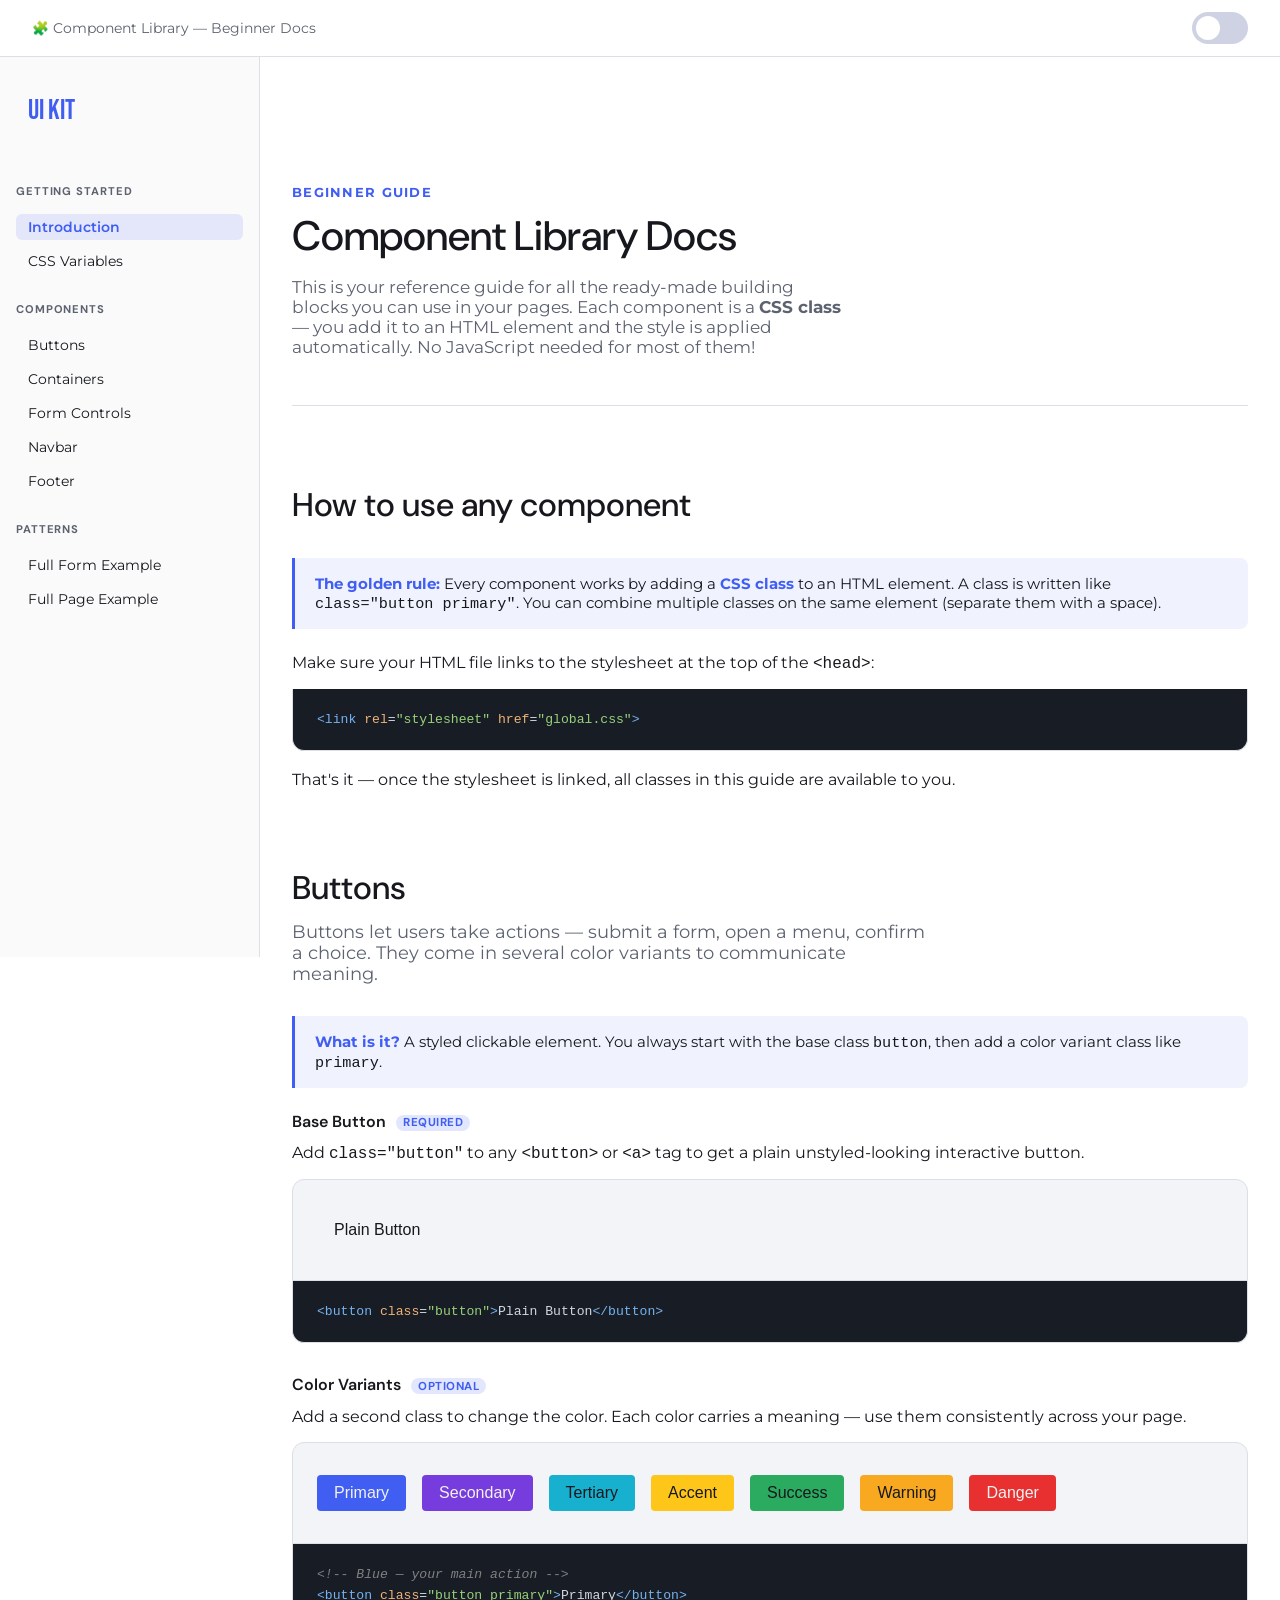
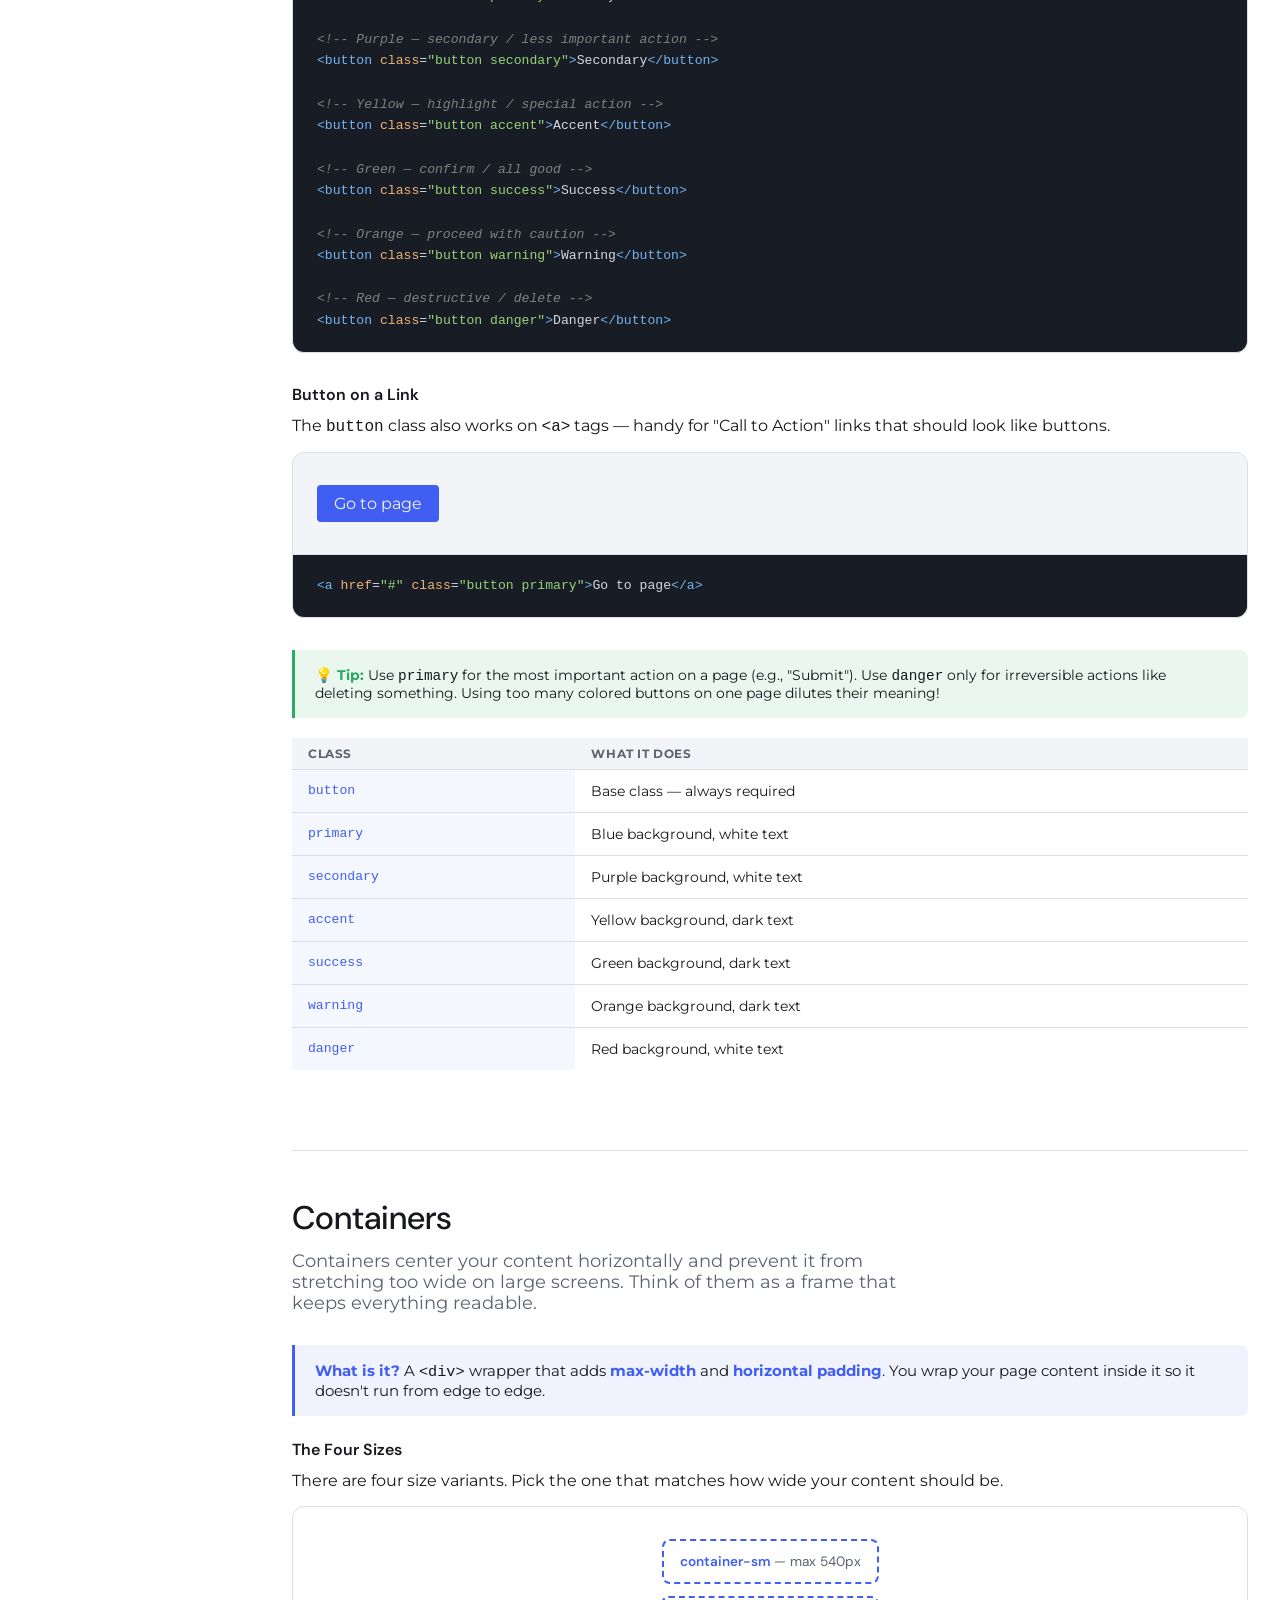
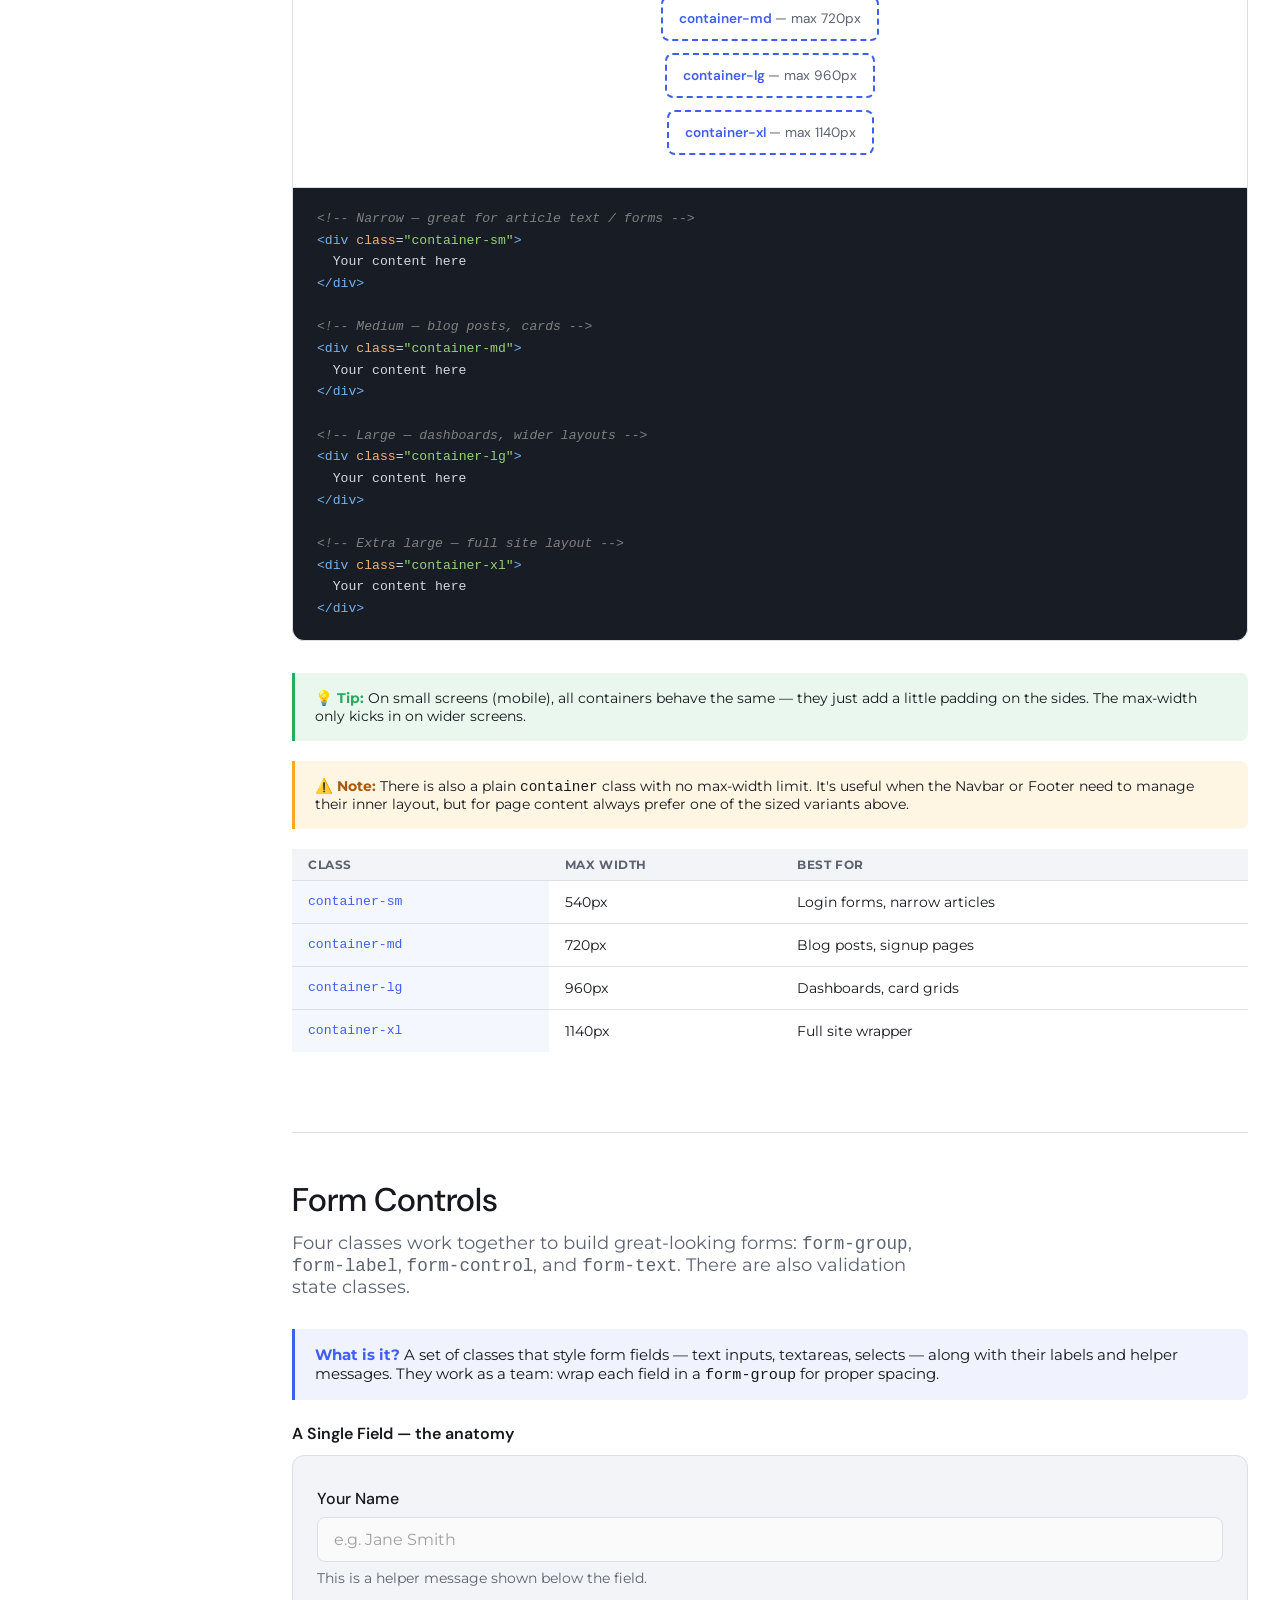
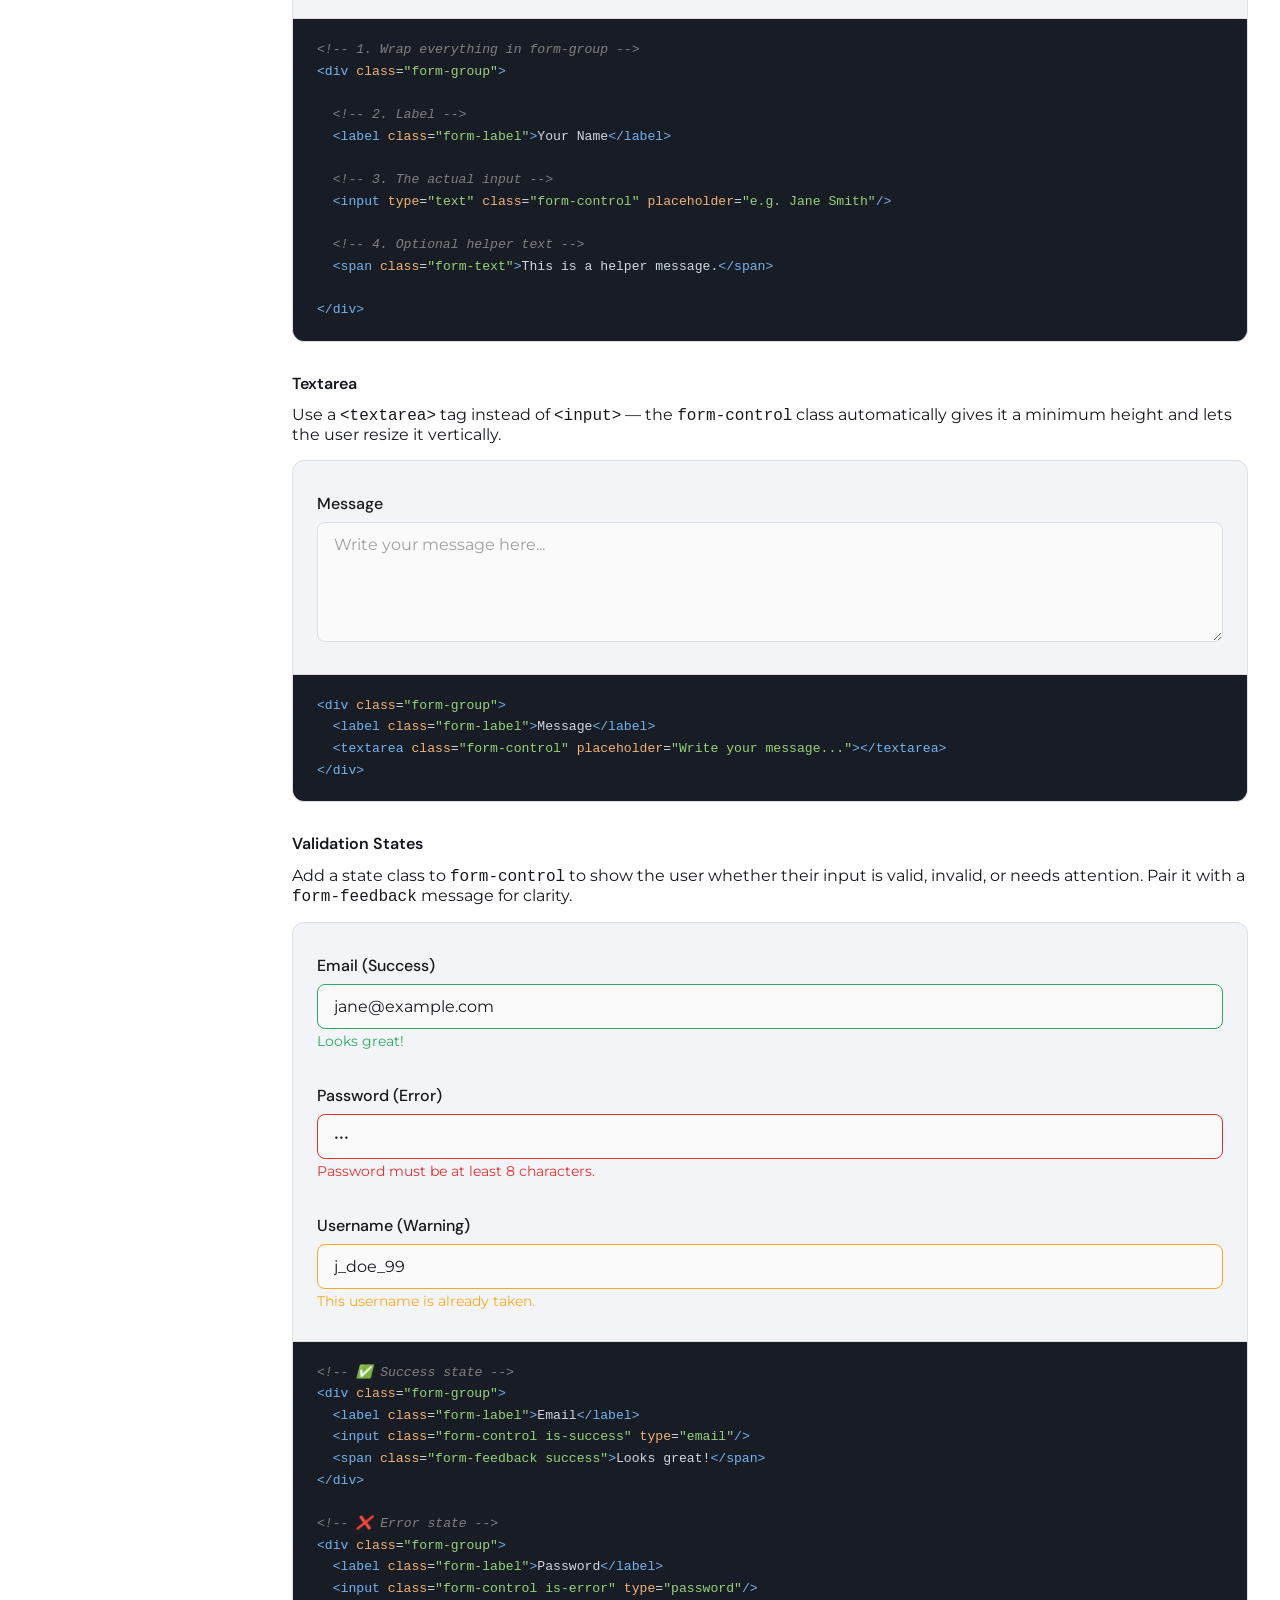
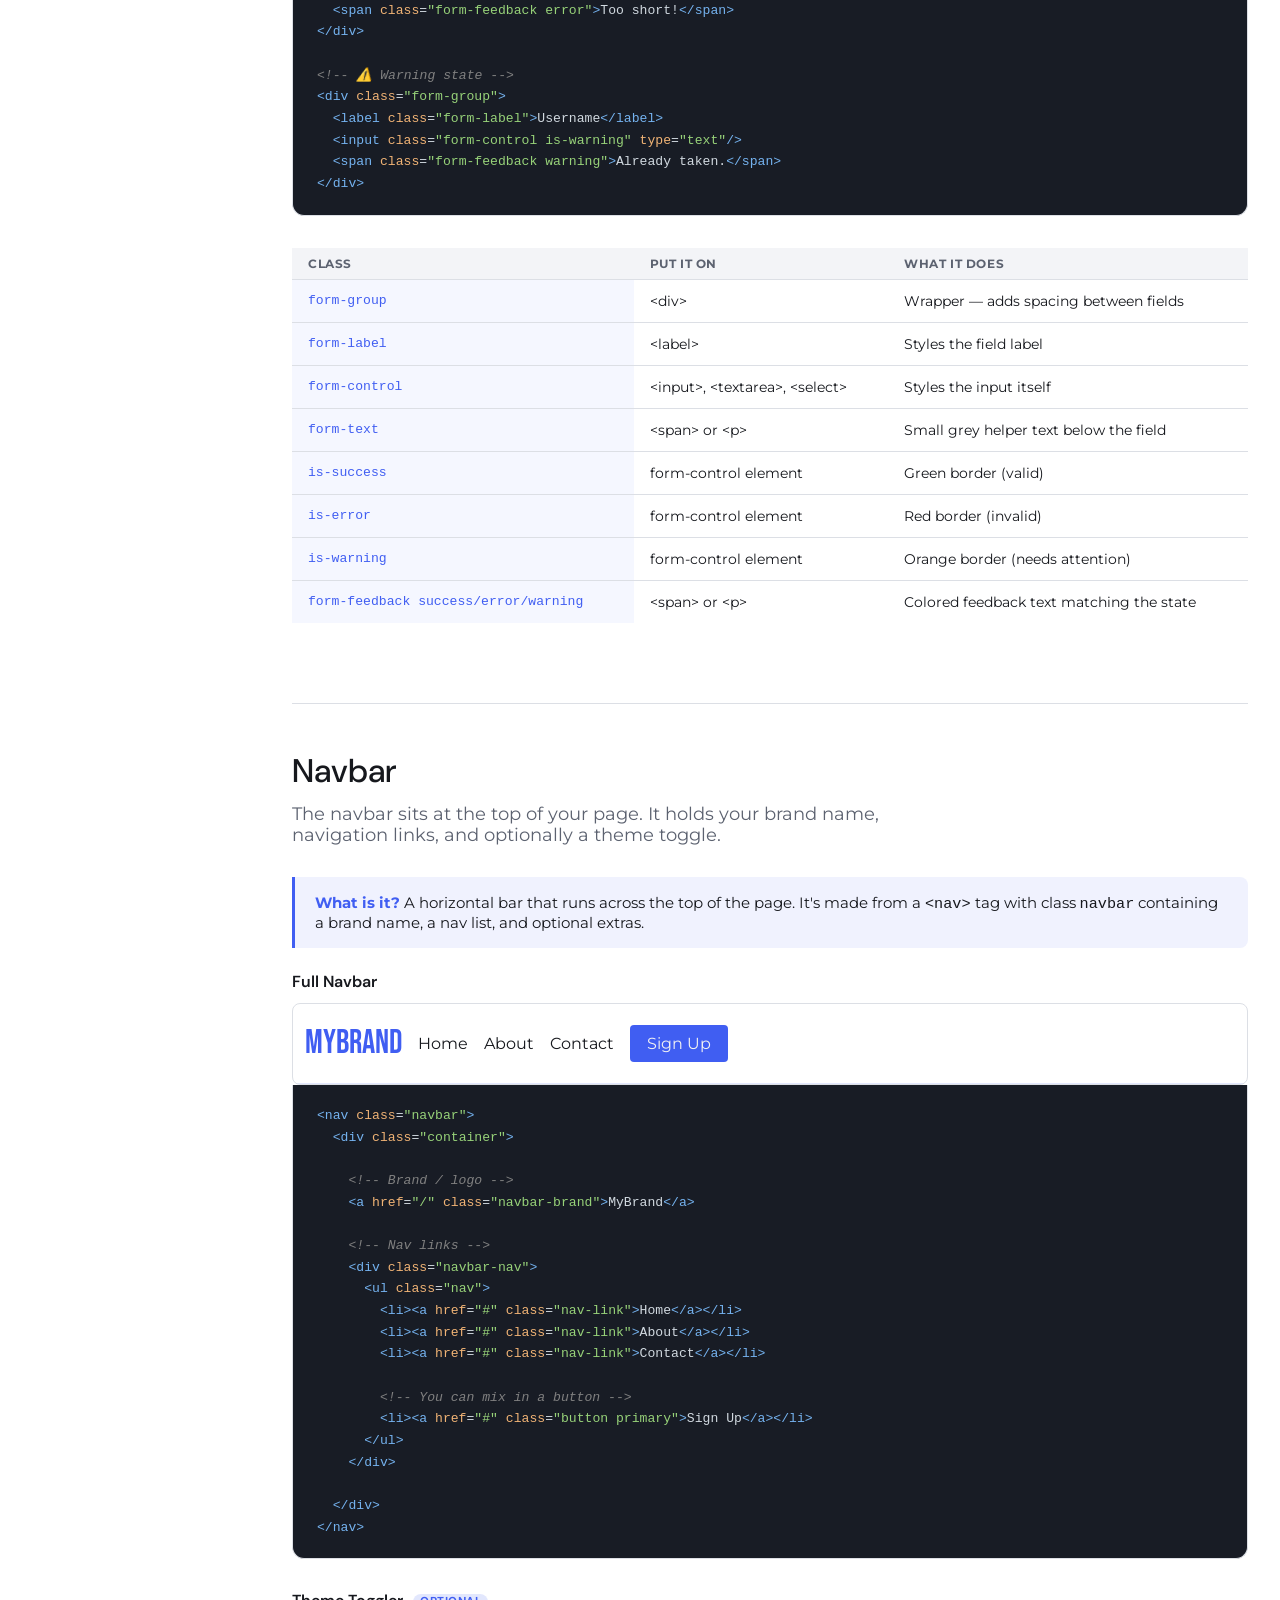
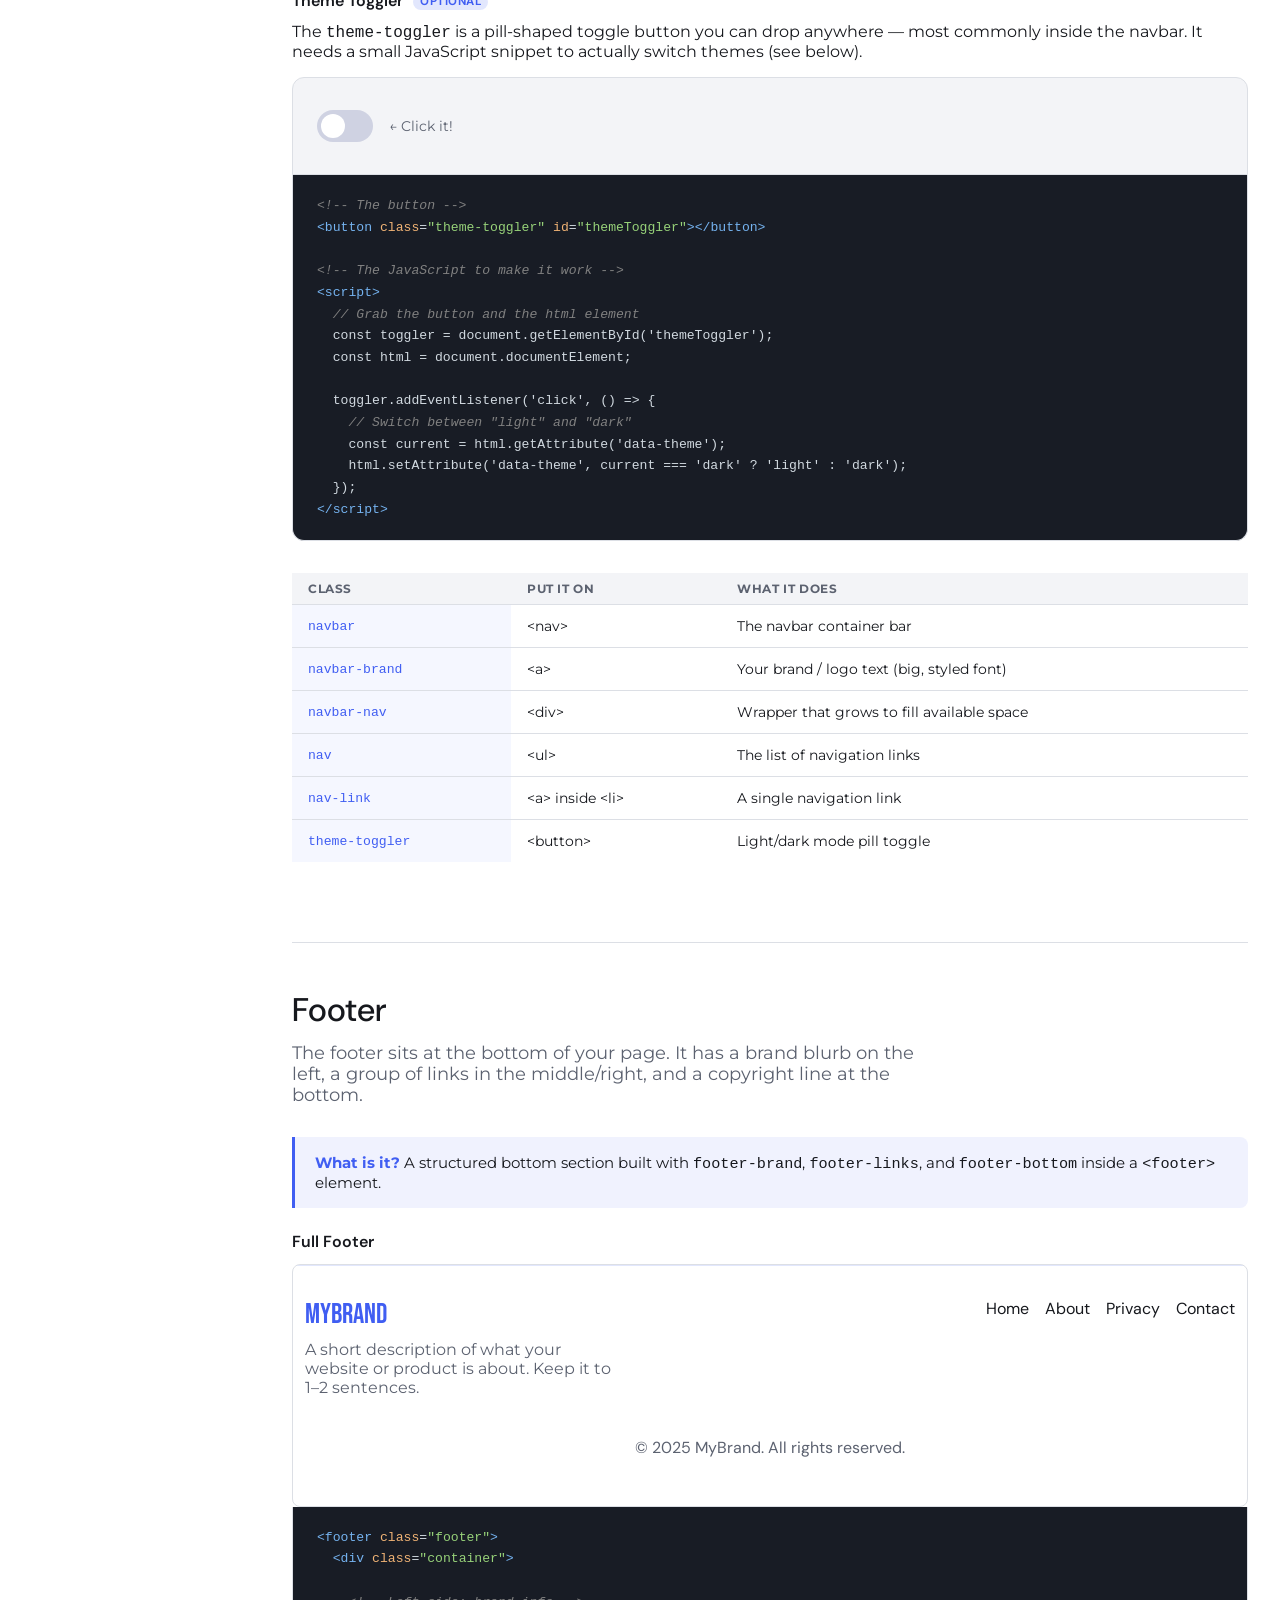
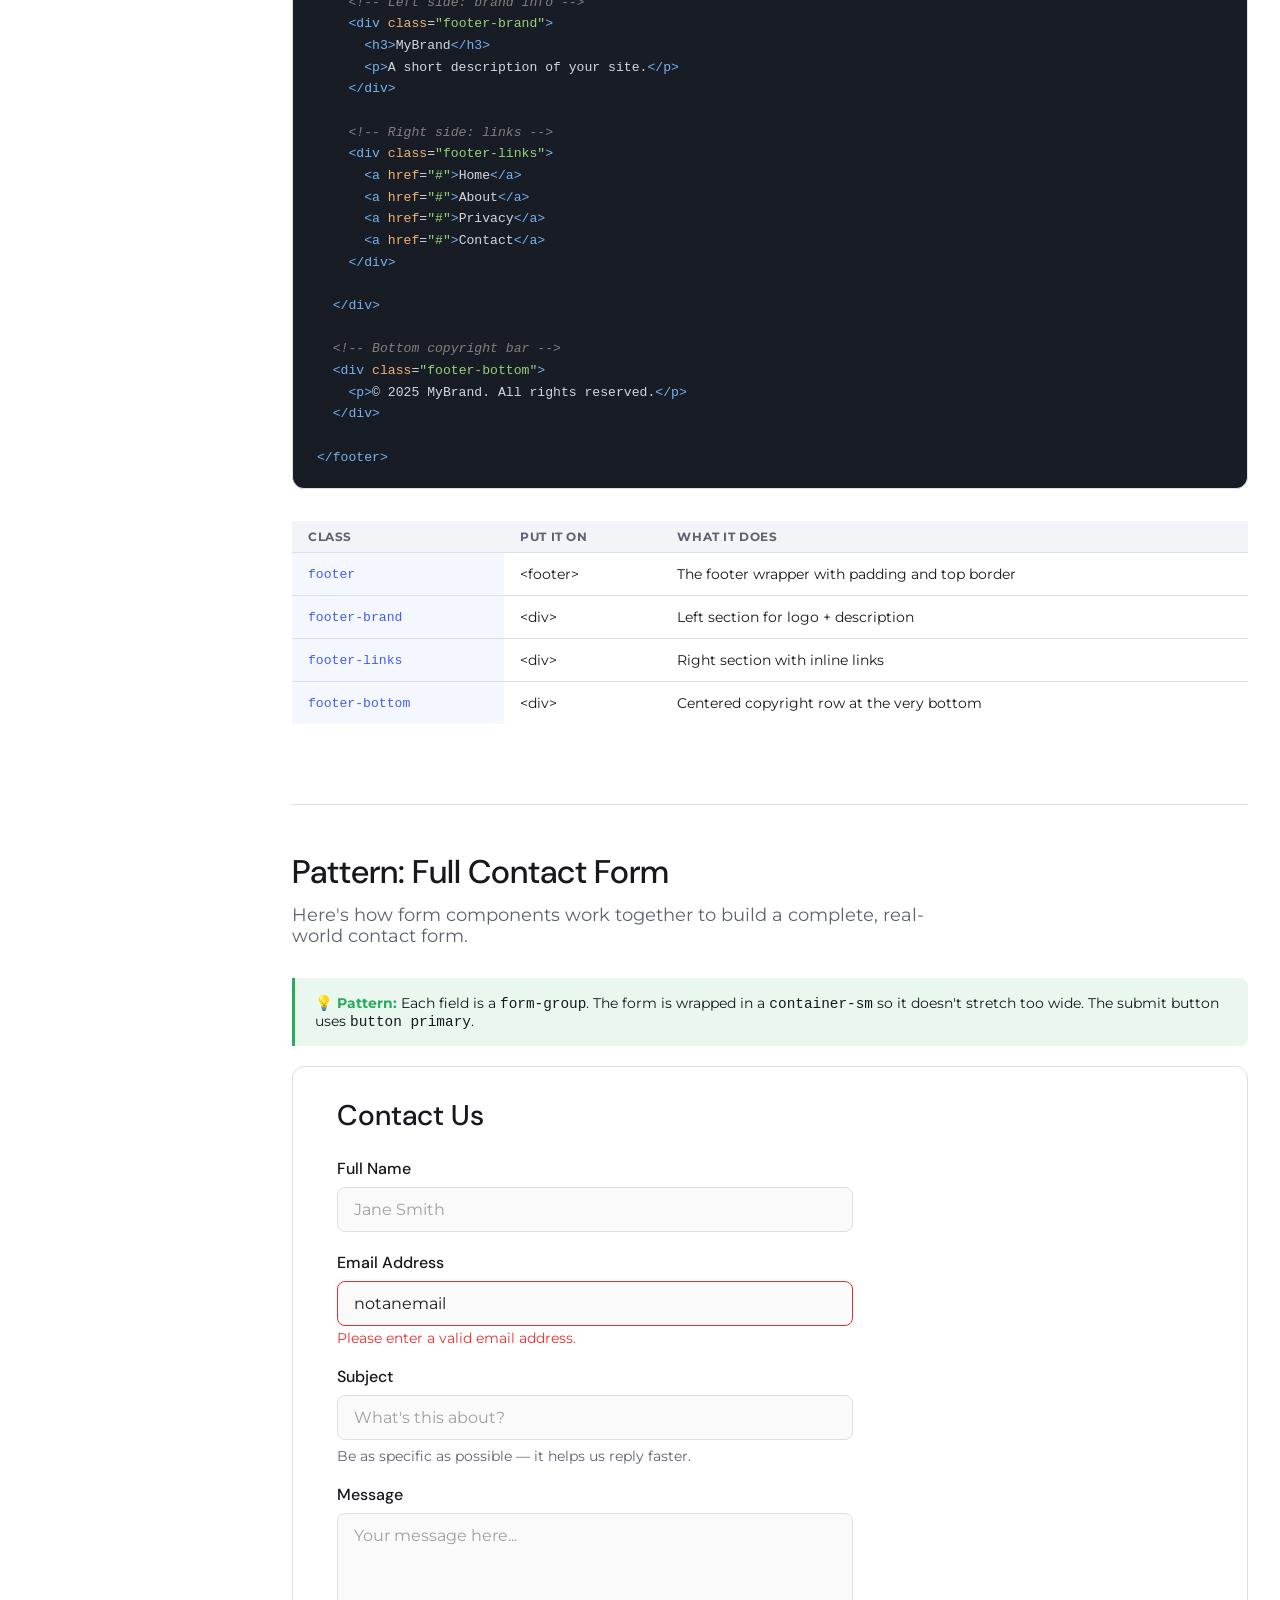
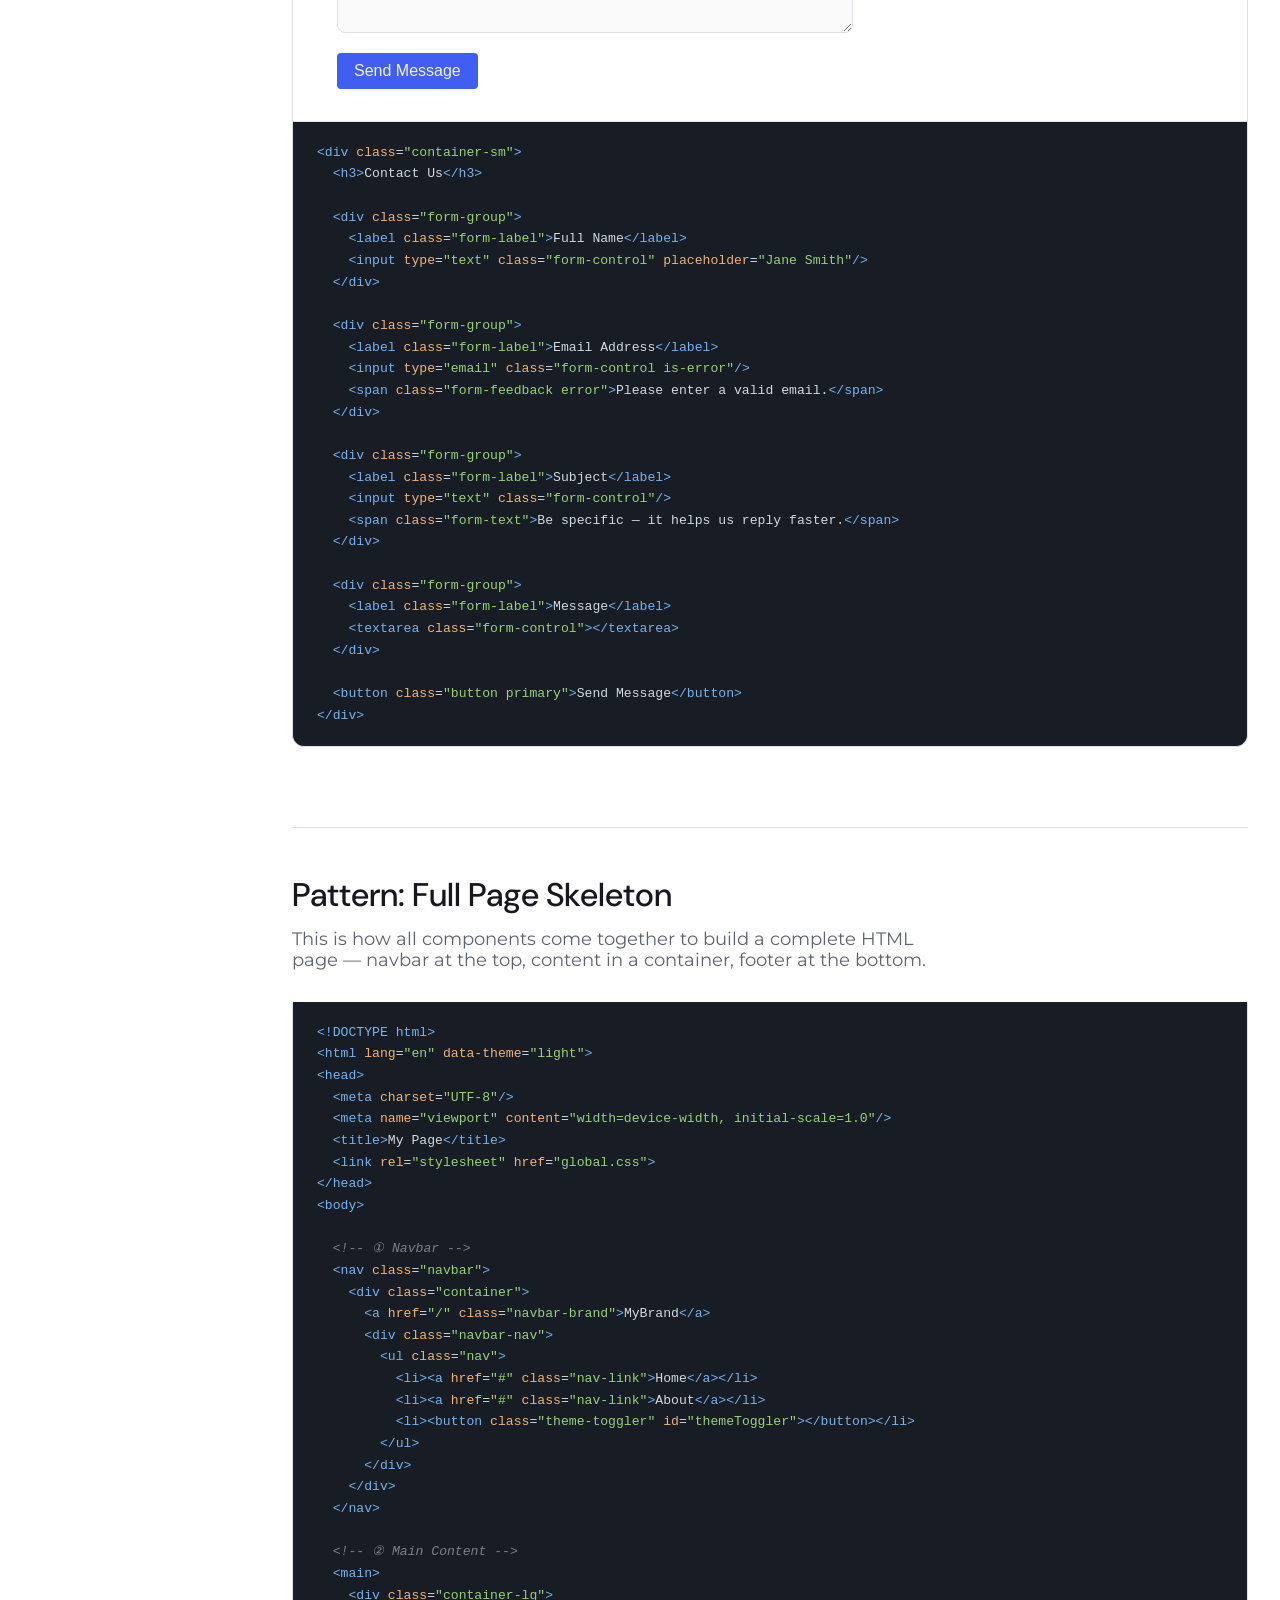
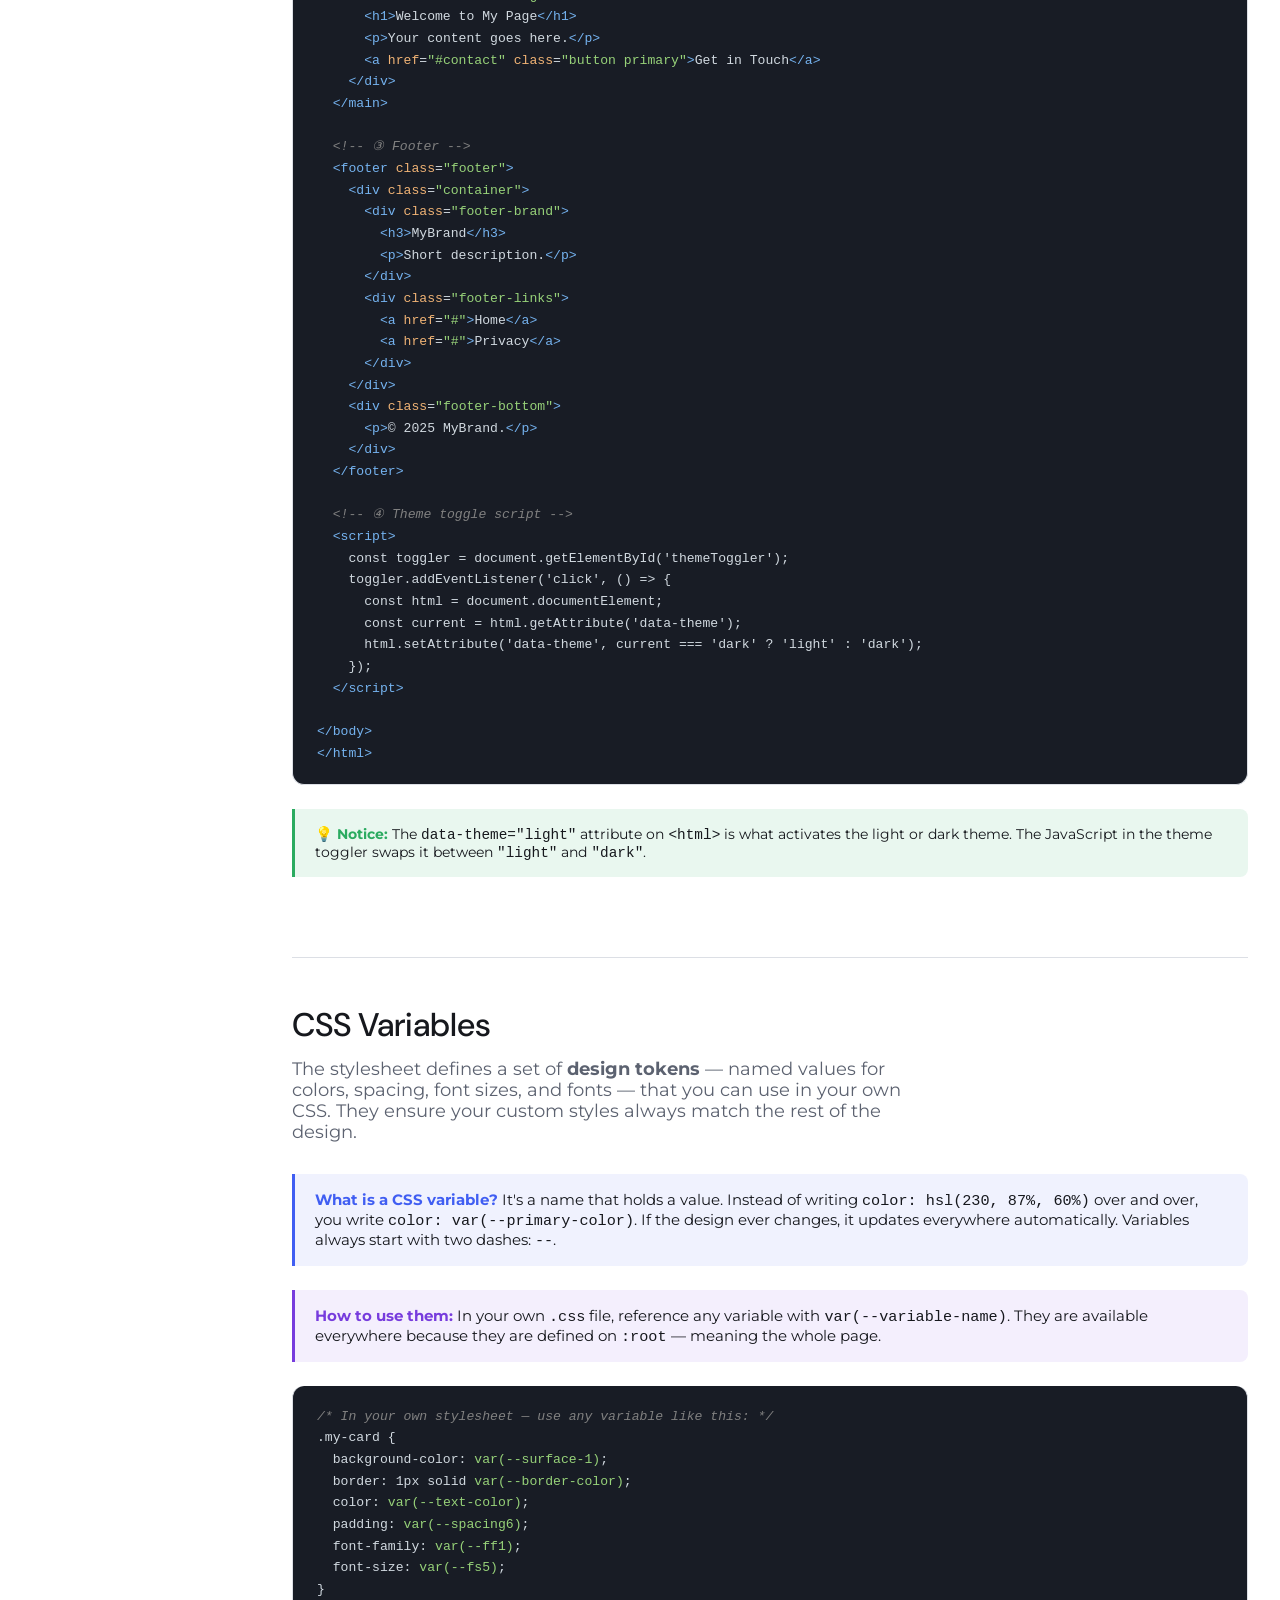
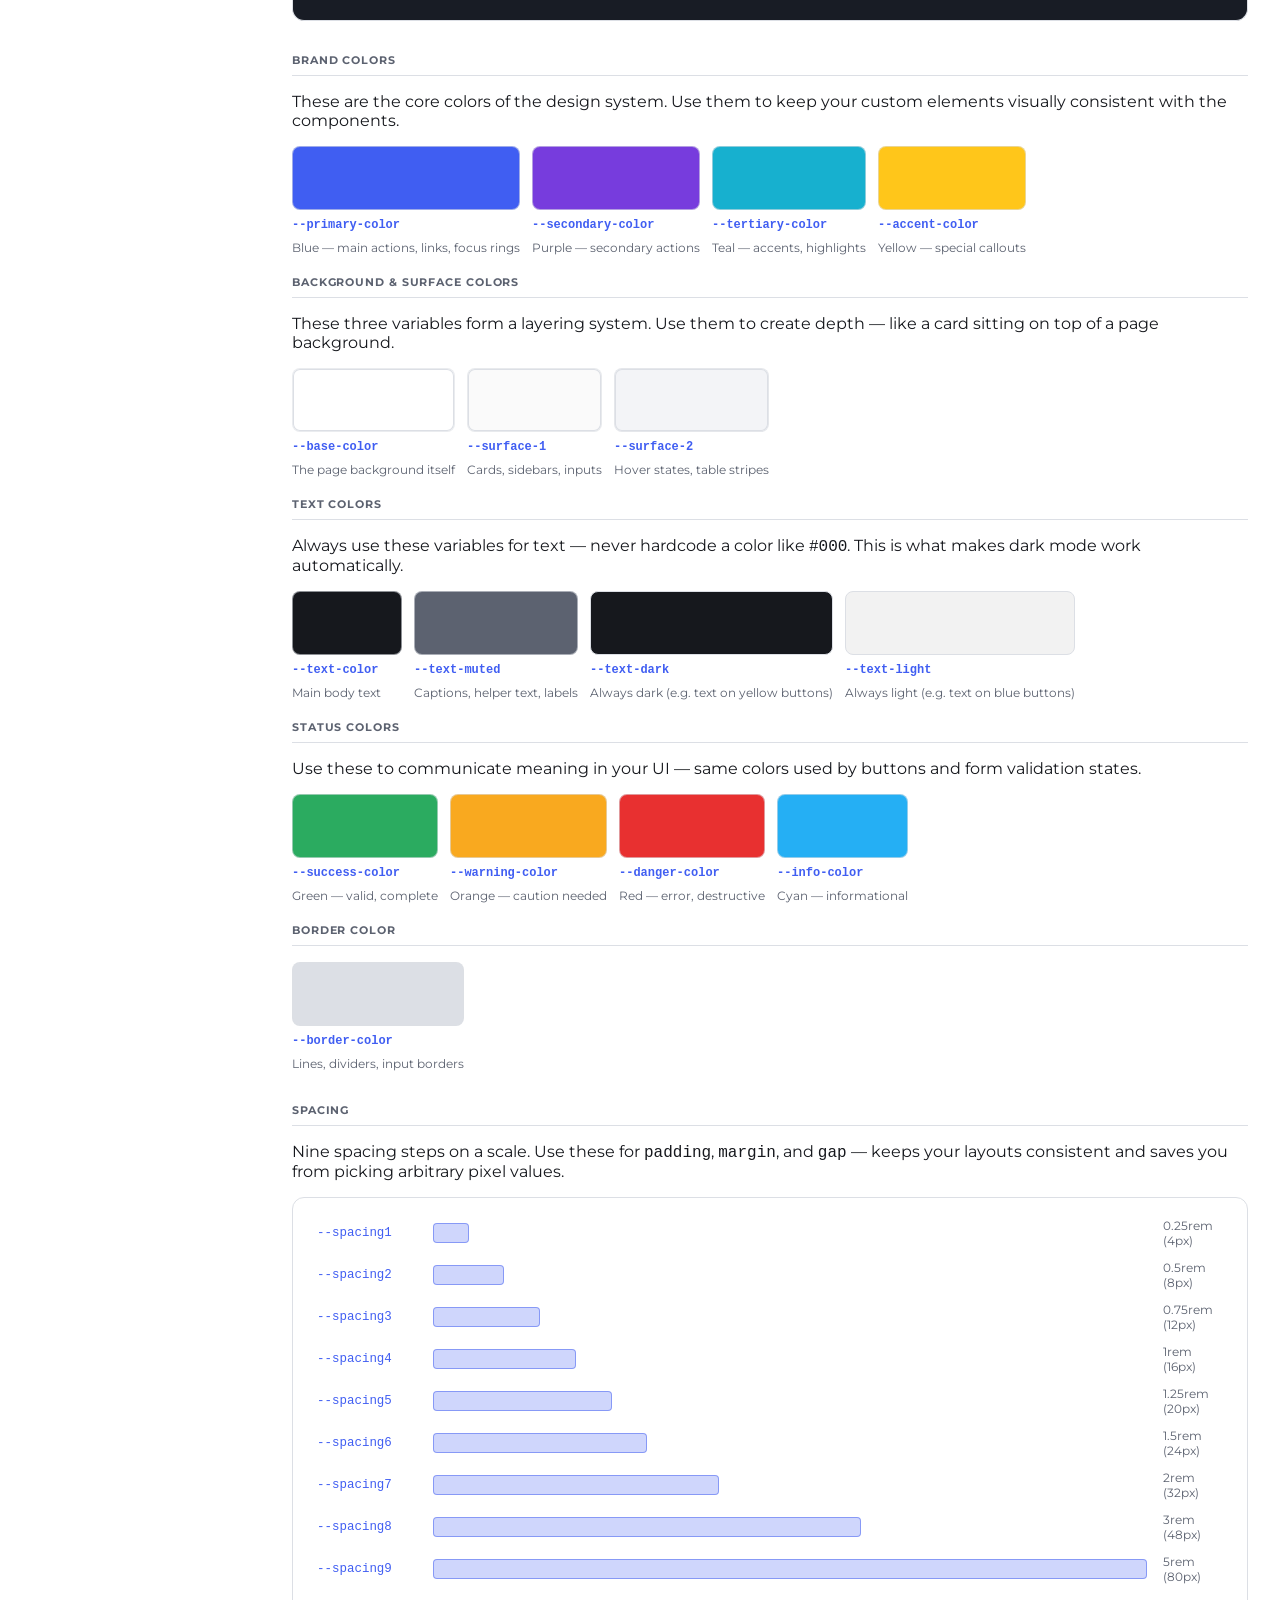
==== commit aff67b61: "feat(component): add tertiary button" ====
--- a/docs.html
+++ b/docs.html
@@ -580,6 +580,7 @@
                         <div class="preview-box">
                             <button class="button primary">Primary</button>
                             <button class="button secondary">Secondary</button>
+                            <button class="button tertiary">Tertiary</button>
                             <button class="button accent">Accent</button>
                             <button class="button success">Success</button>
                             <button class="button warning">Warning</button>
--- a/styles/global.css
+++ b/styles/global.css
@@ -204,6 +204,11 @@
     --btn-color: var(--secondary-color);
 }
 
+.button.tertiary {
+    --btn-text: var(--text-dark);
+    --btn-color: var(--tertiary-color);
+}
+
 .button.accent {
     --btn-text: var(--text-dark);
     --btn-color: var(--accent-color);
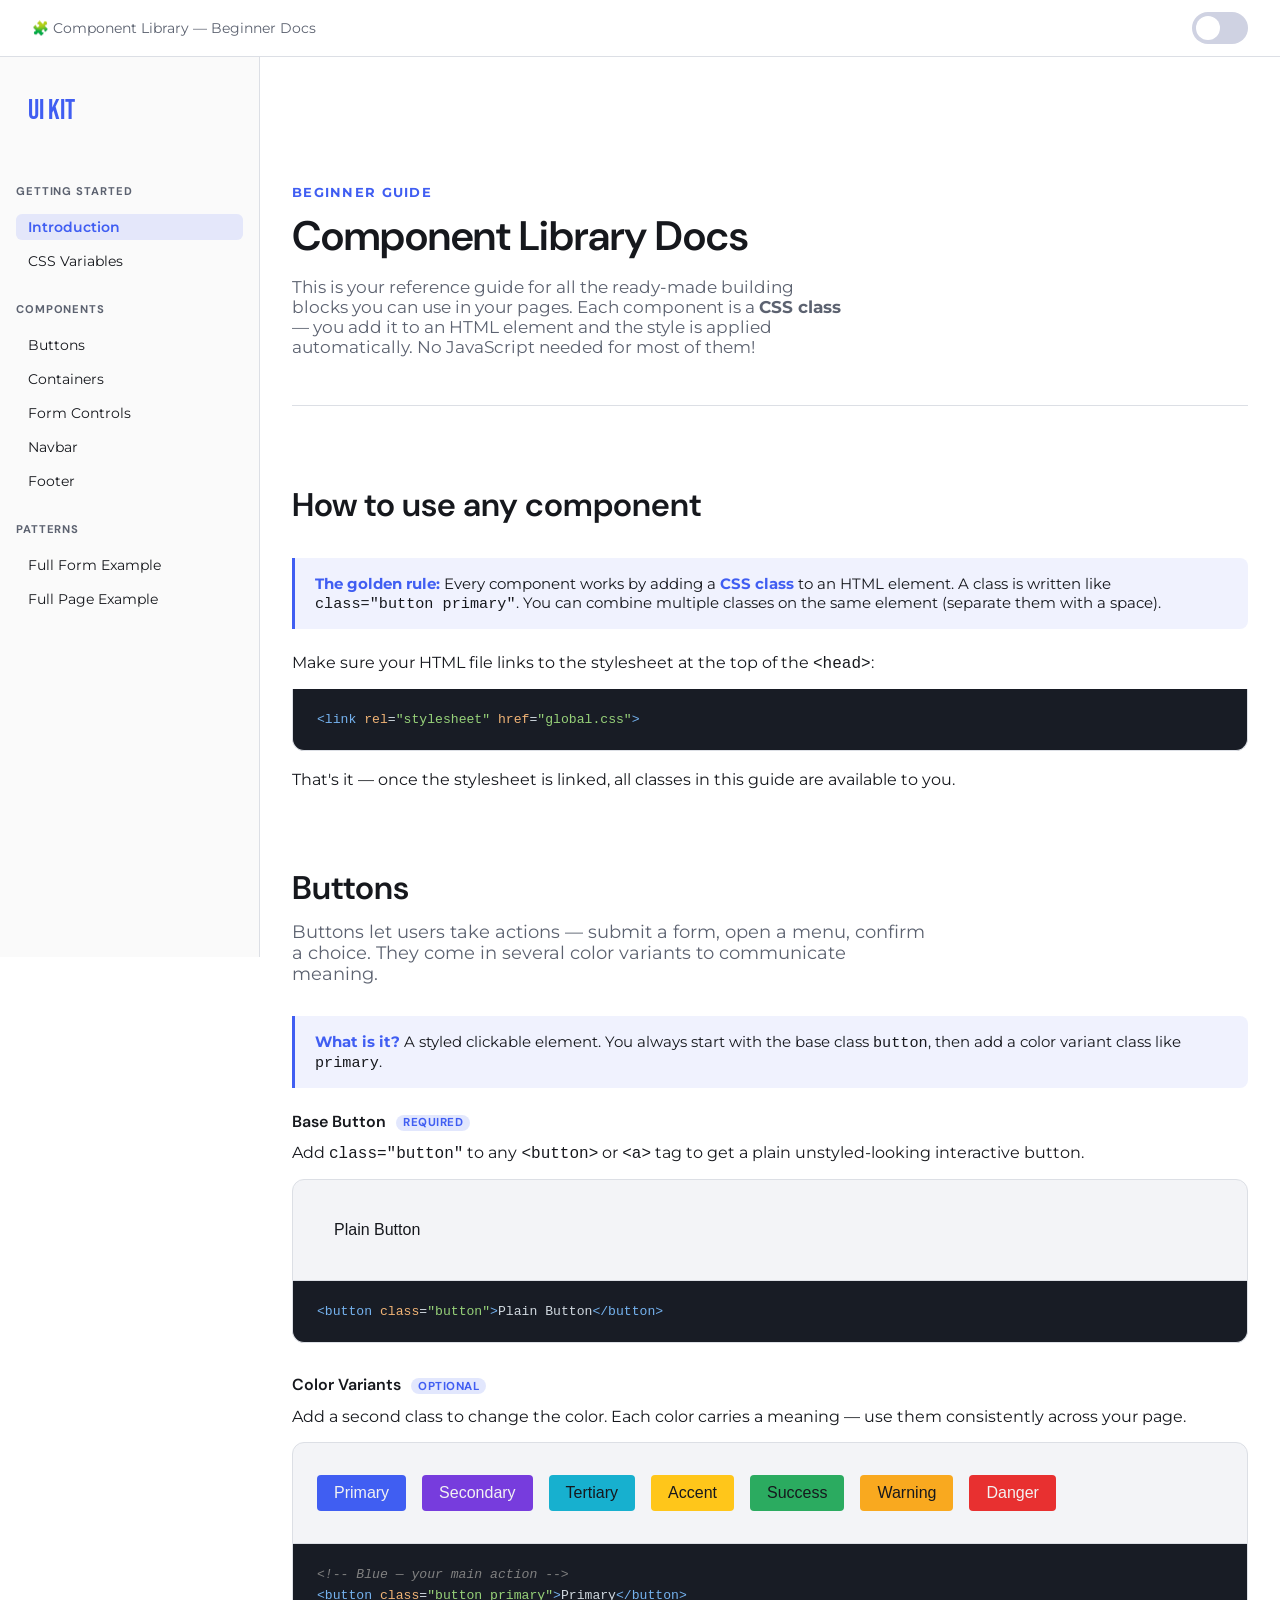
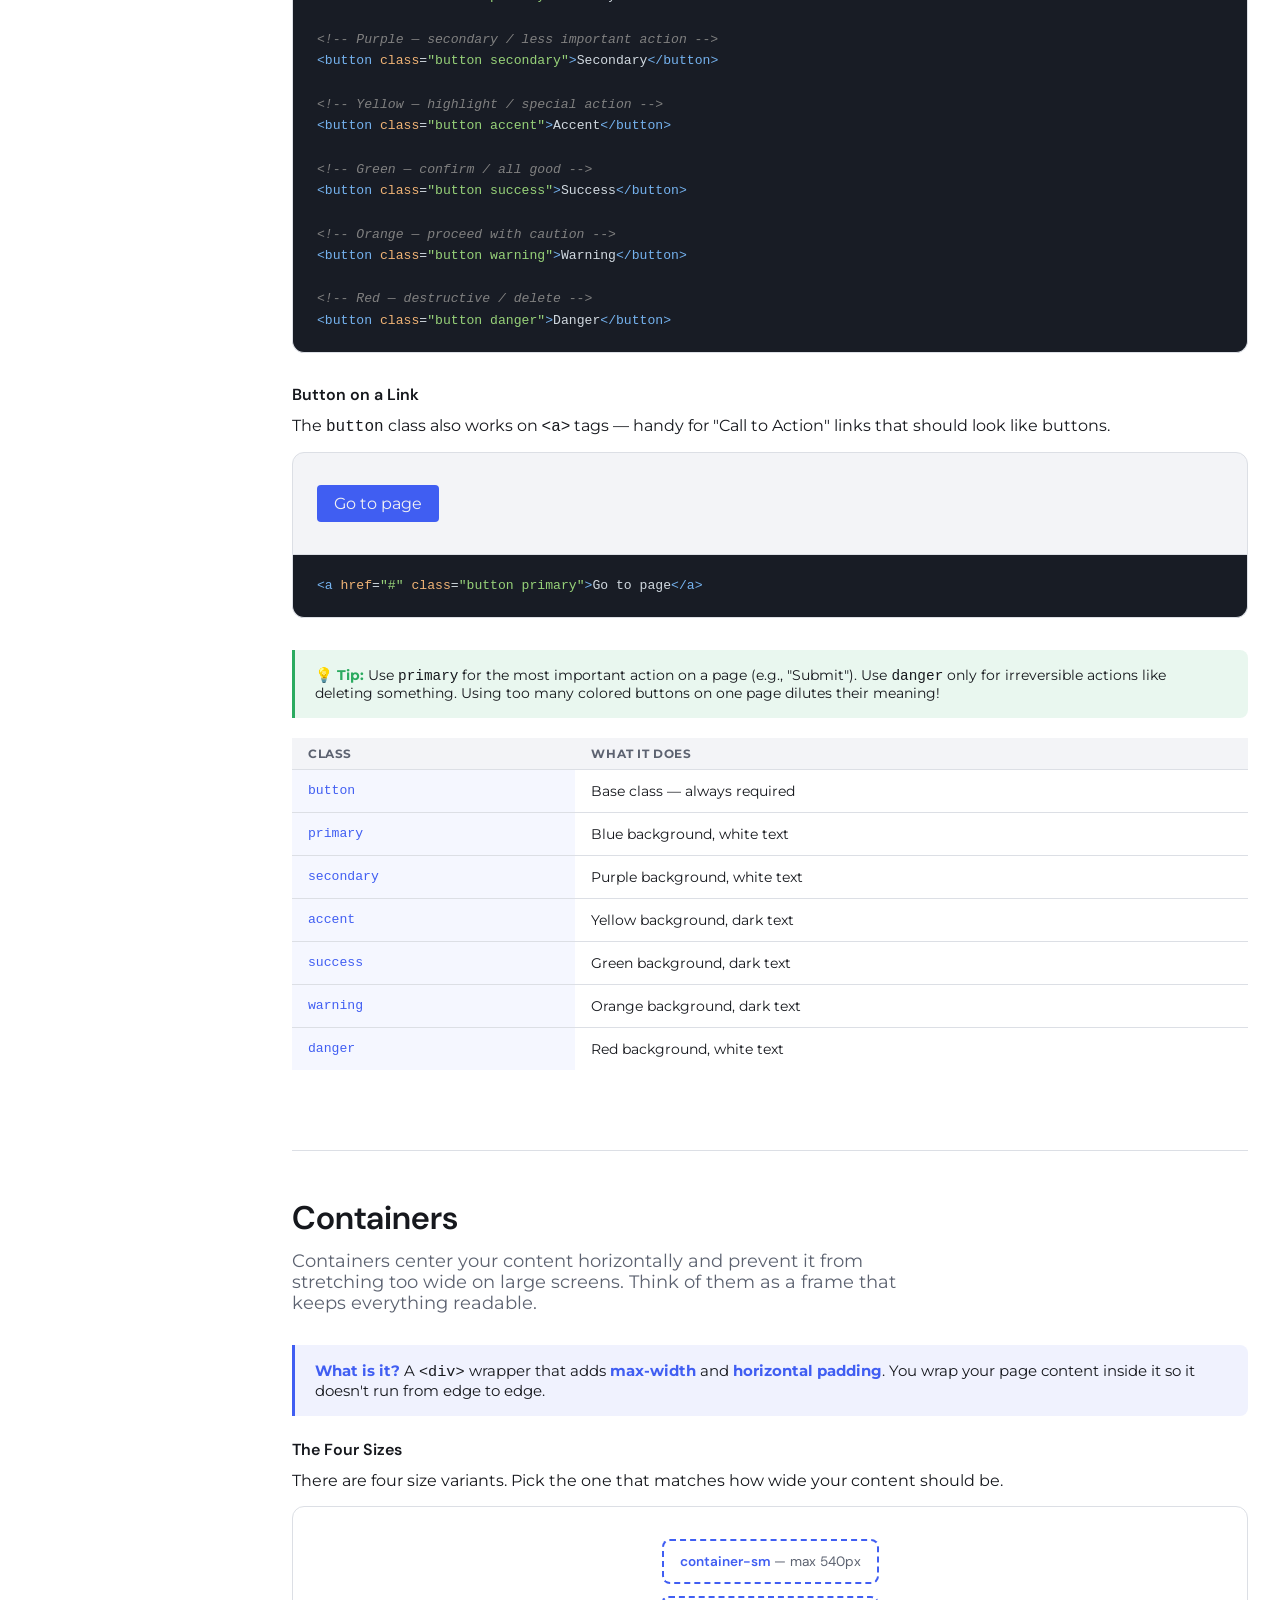
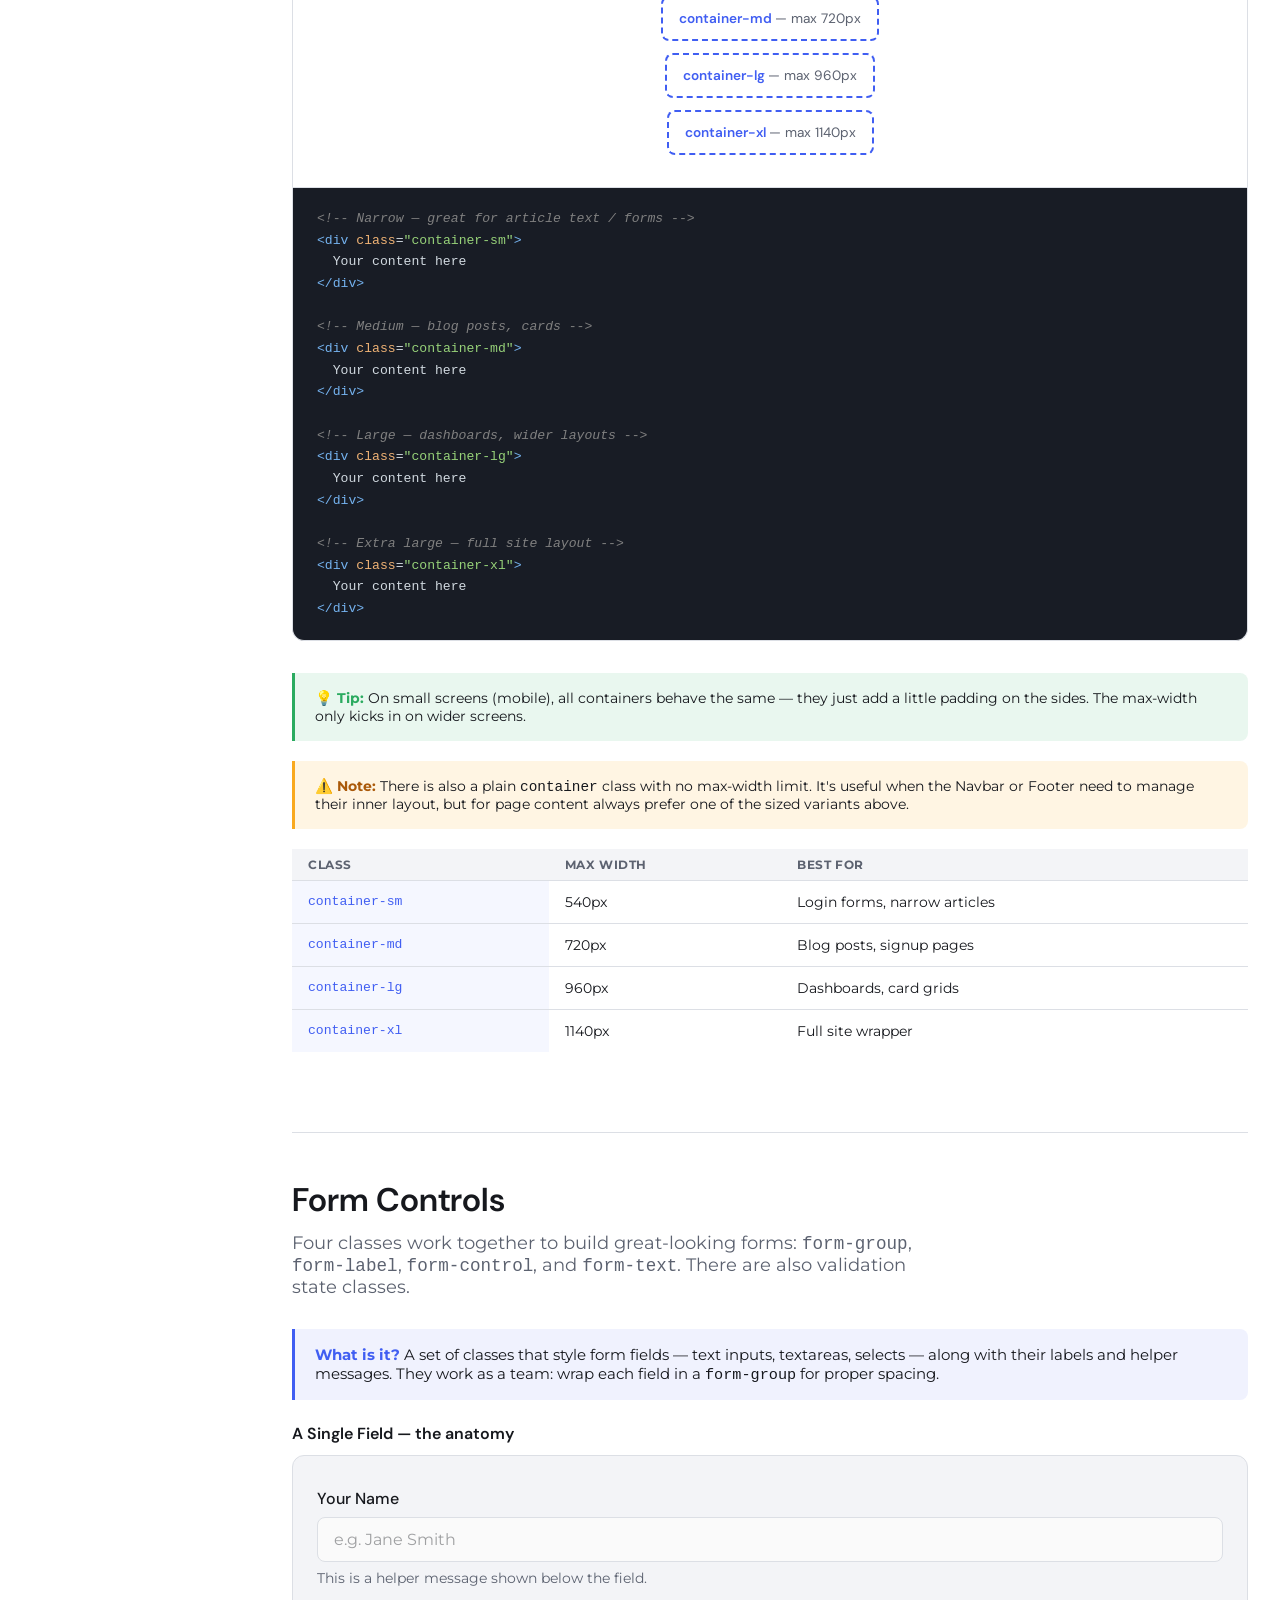
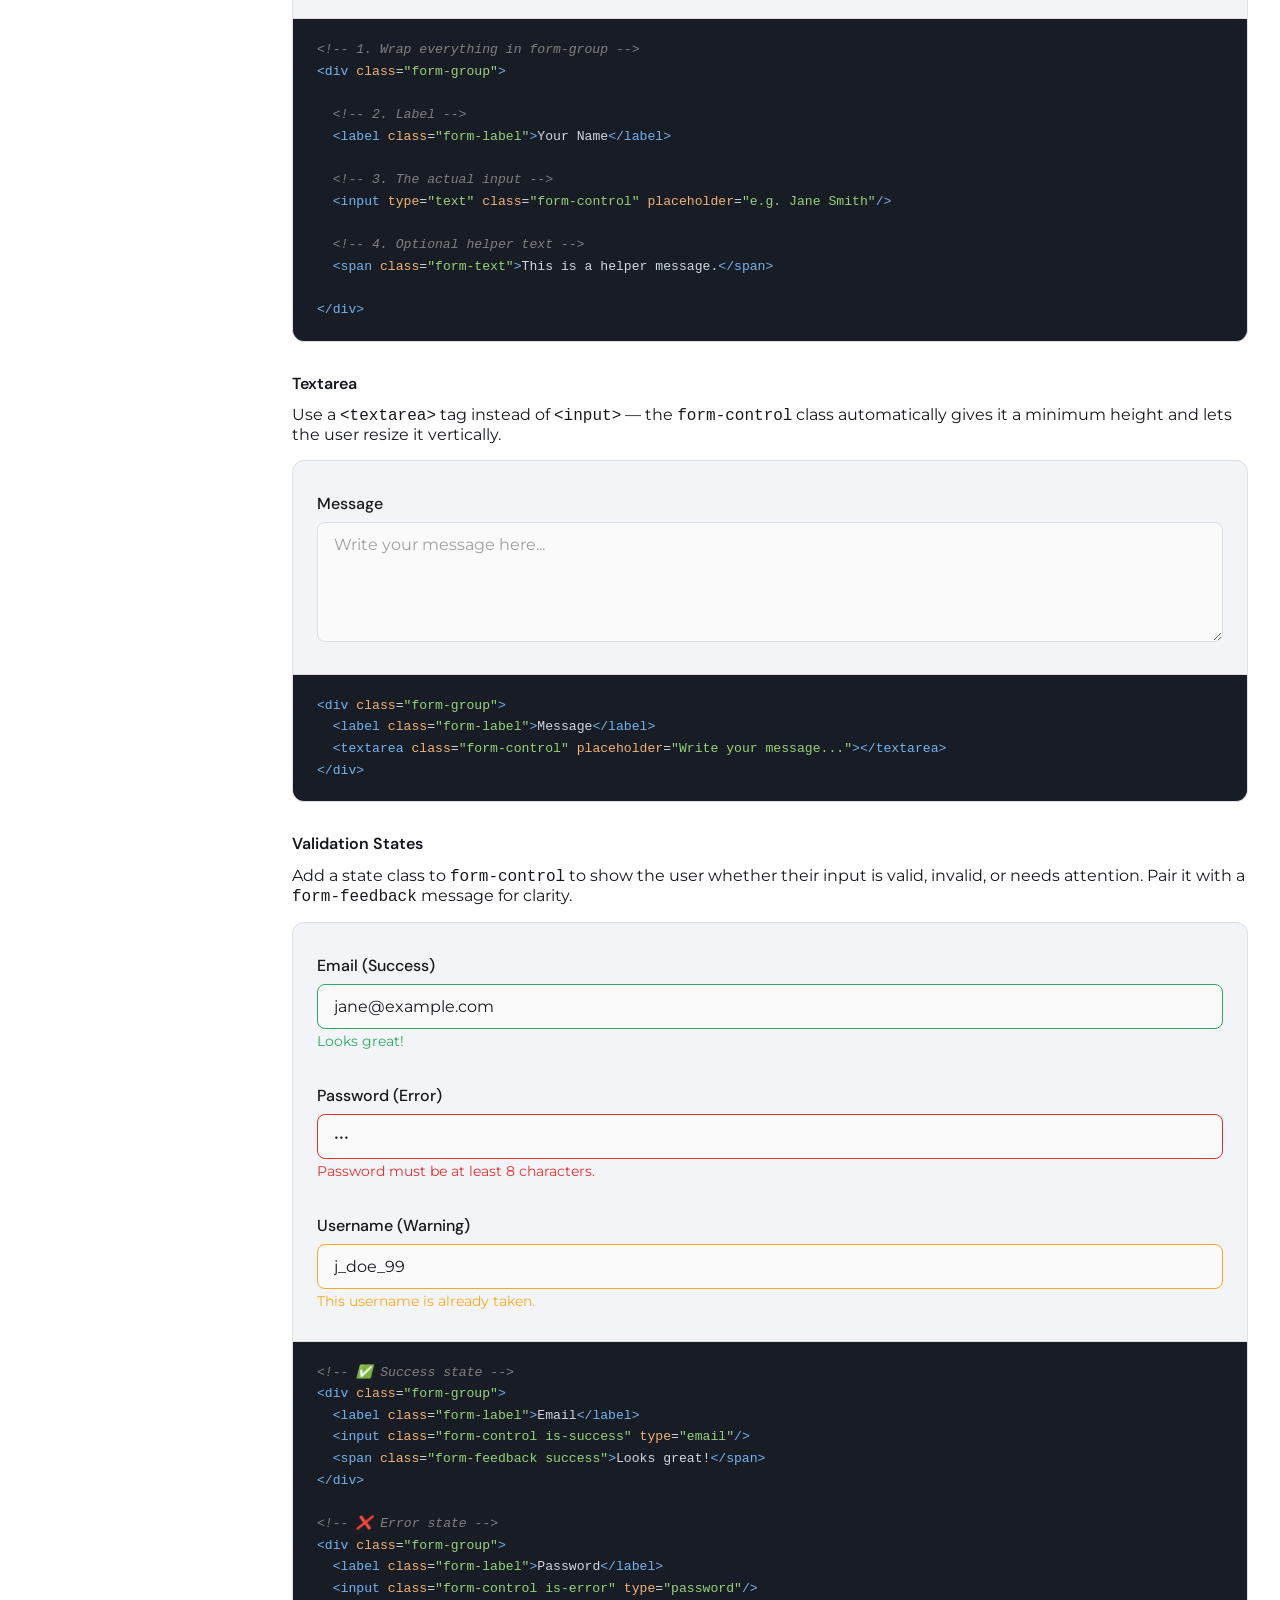
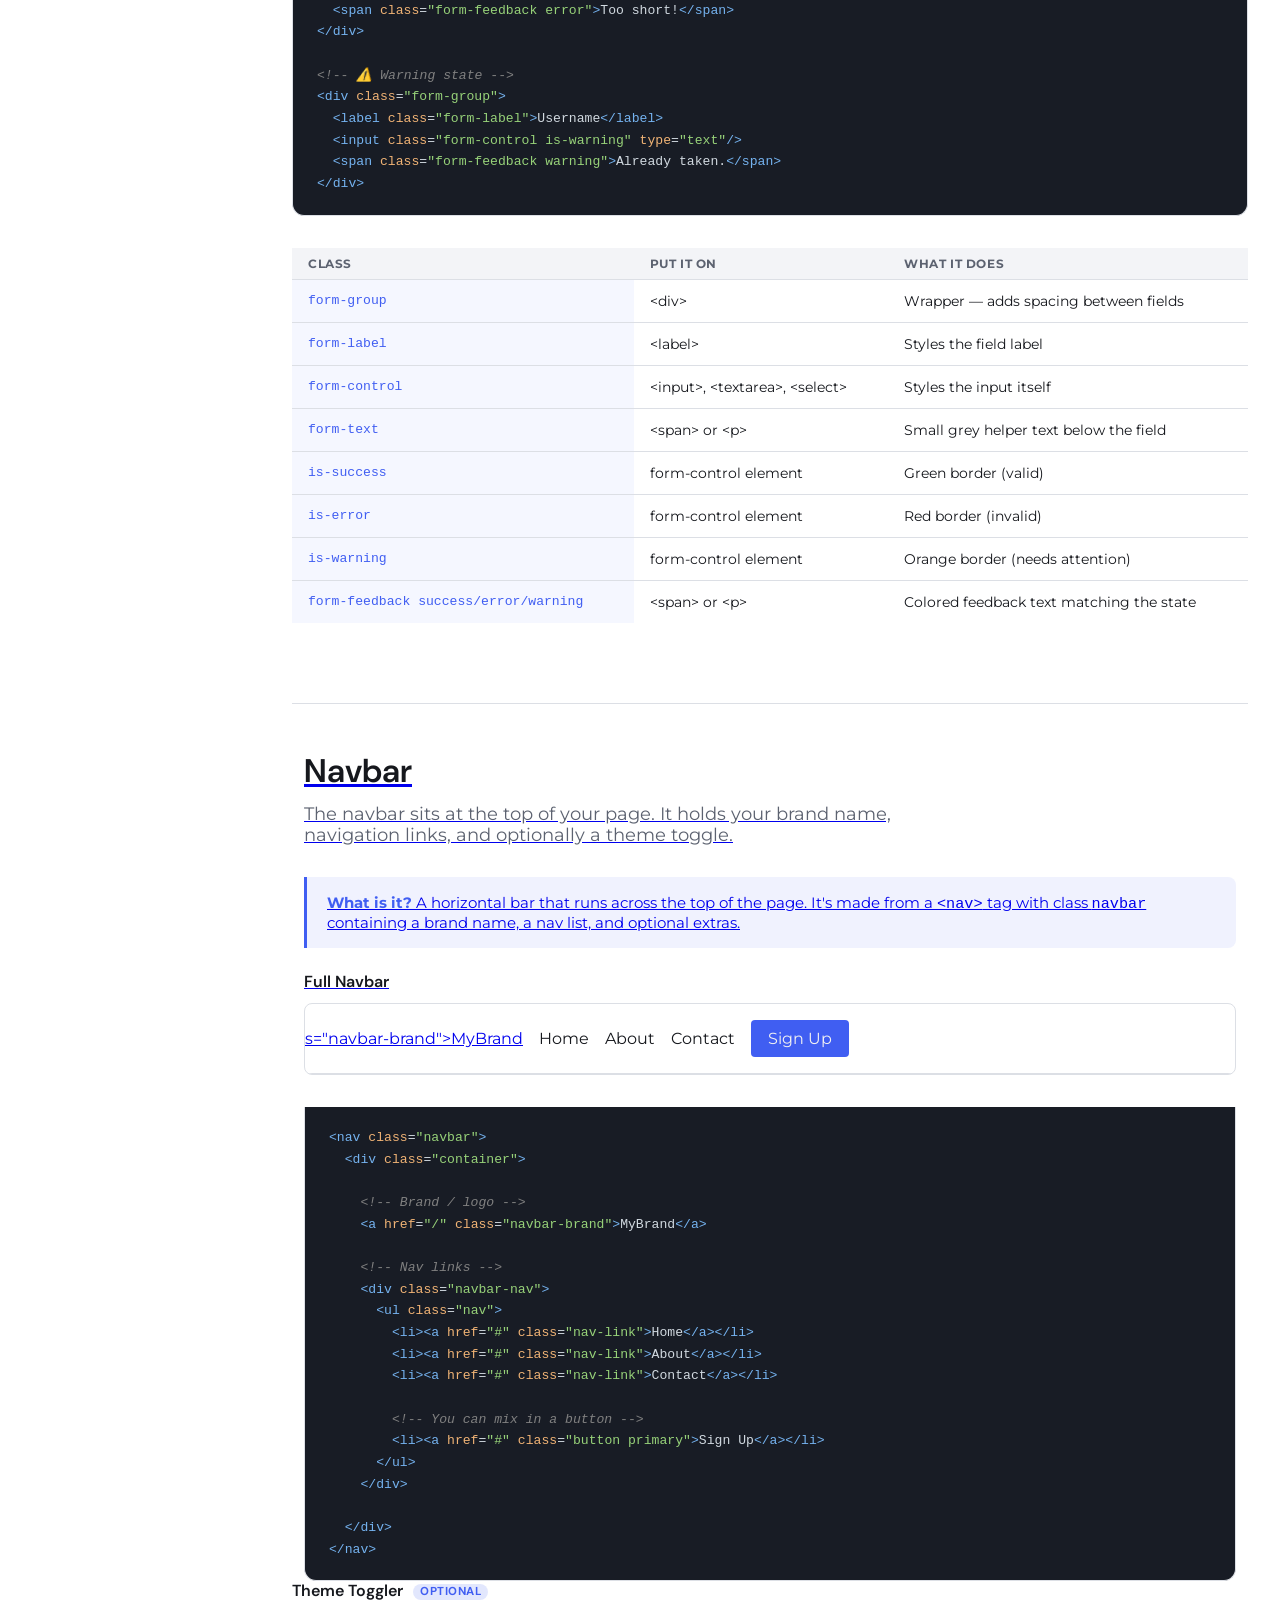
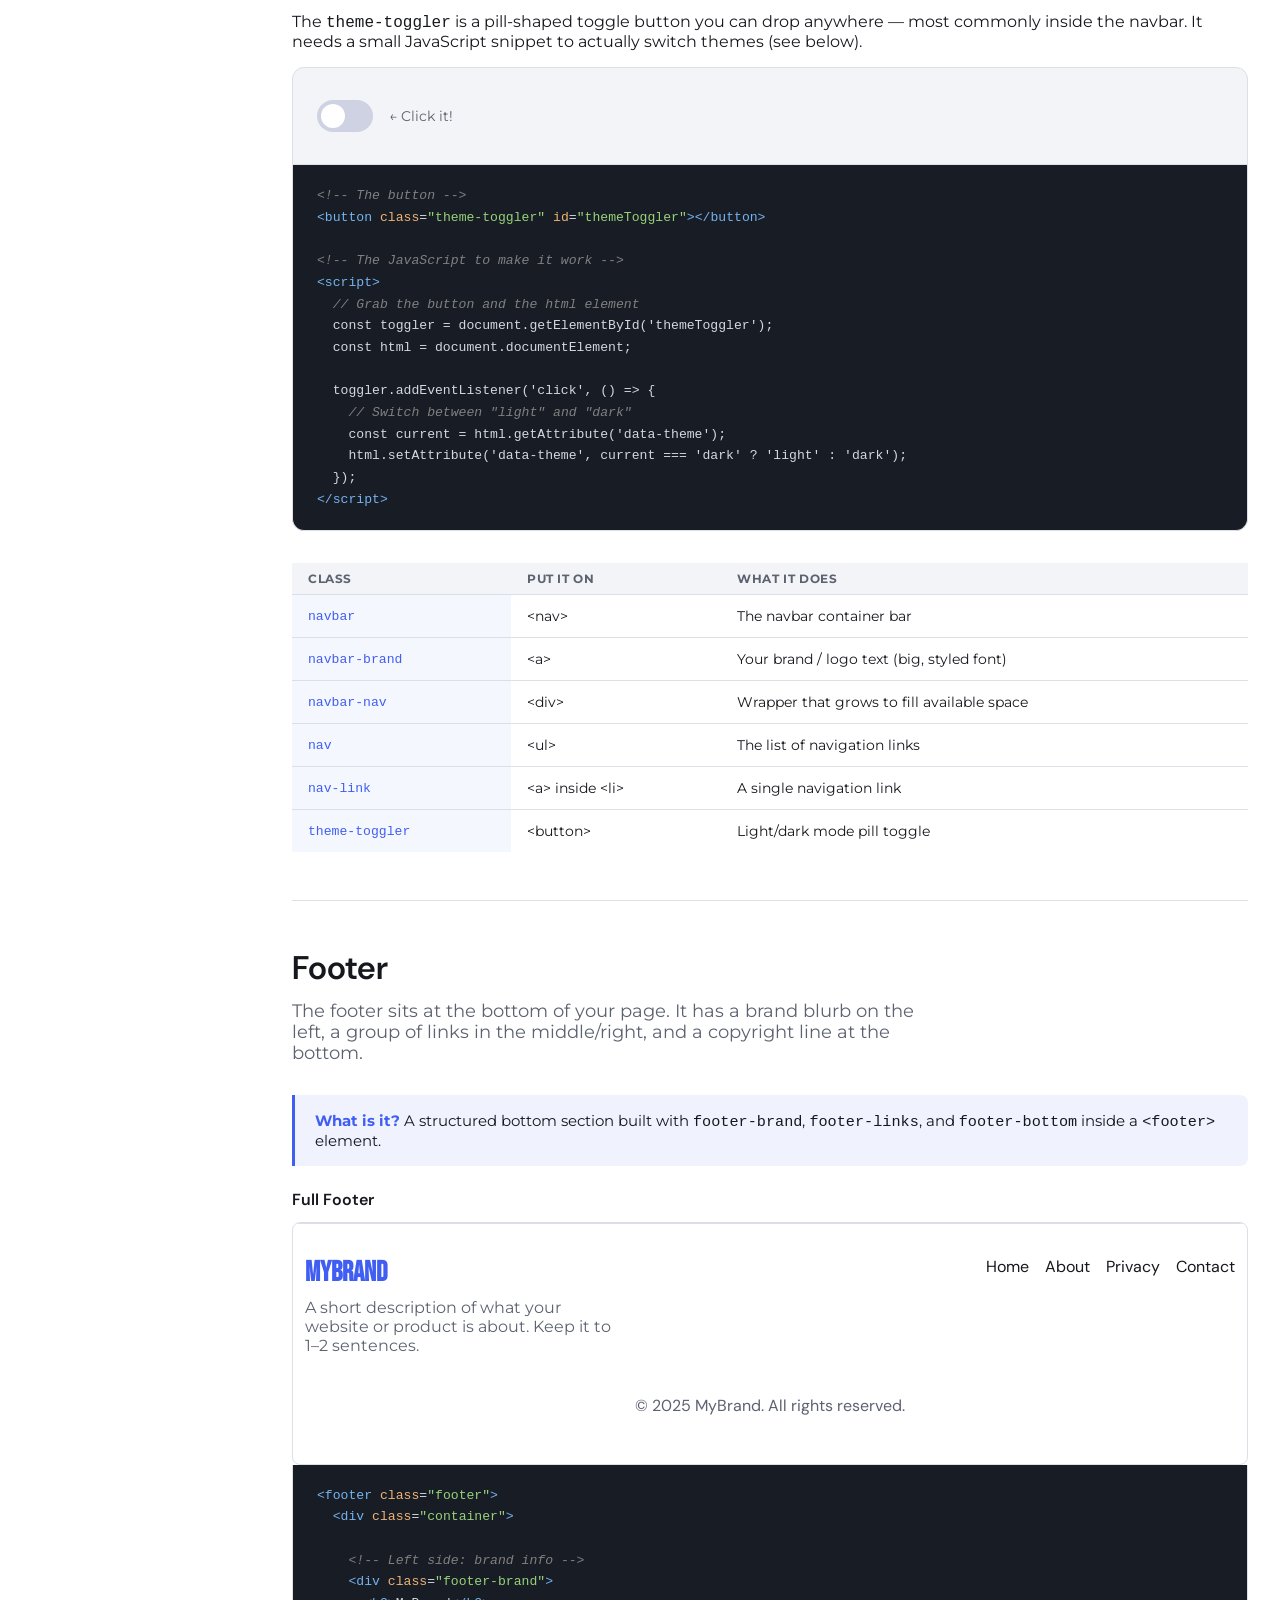
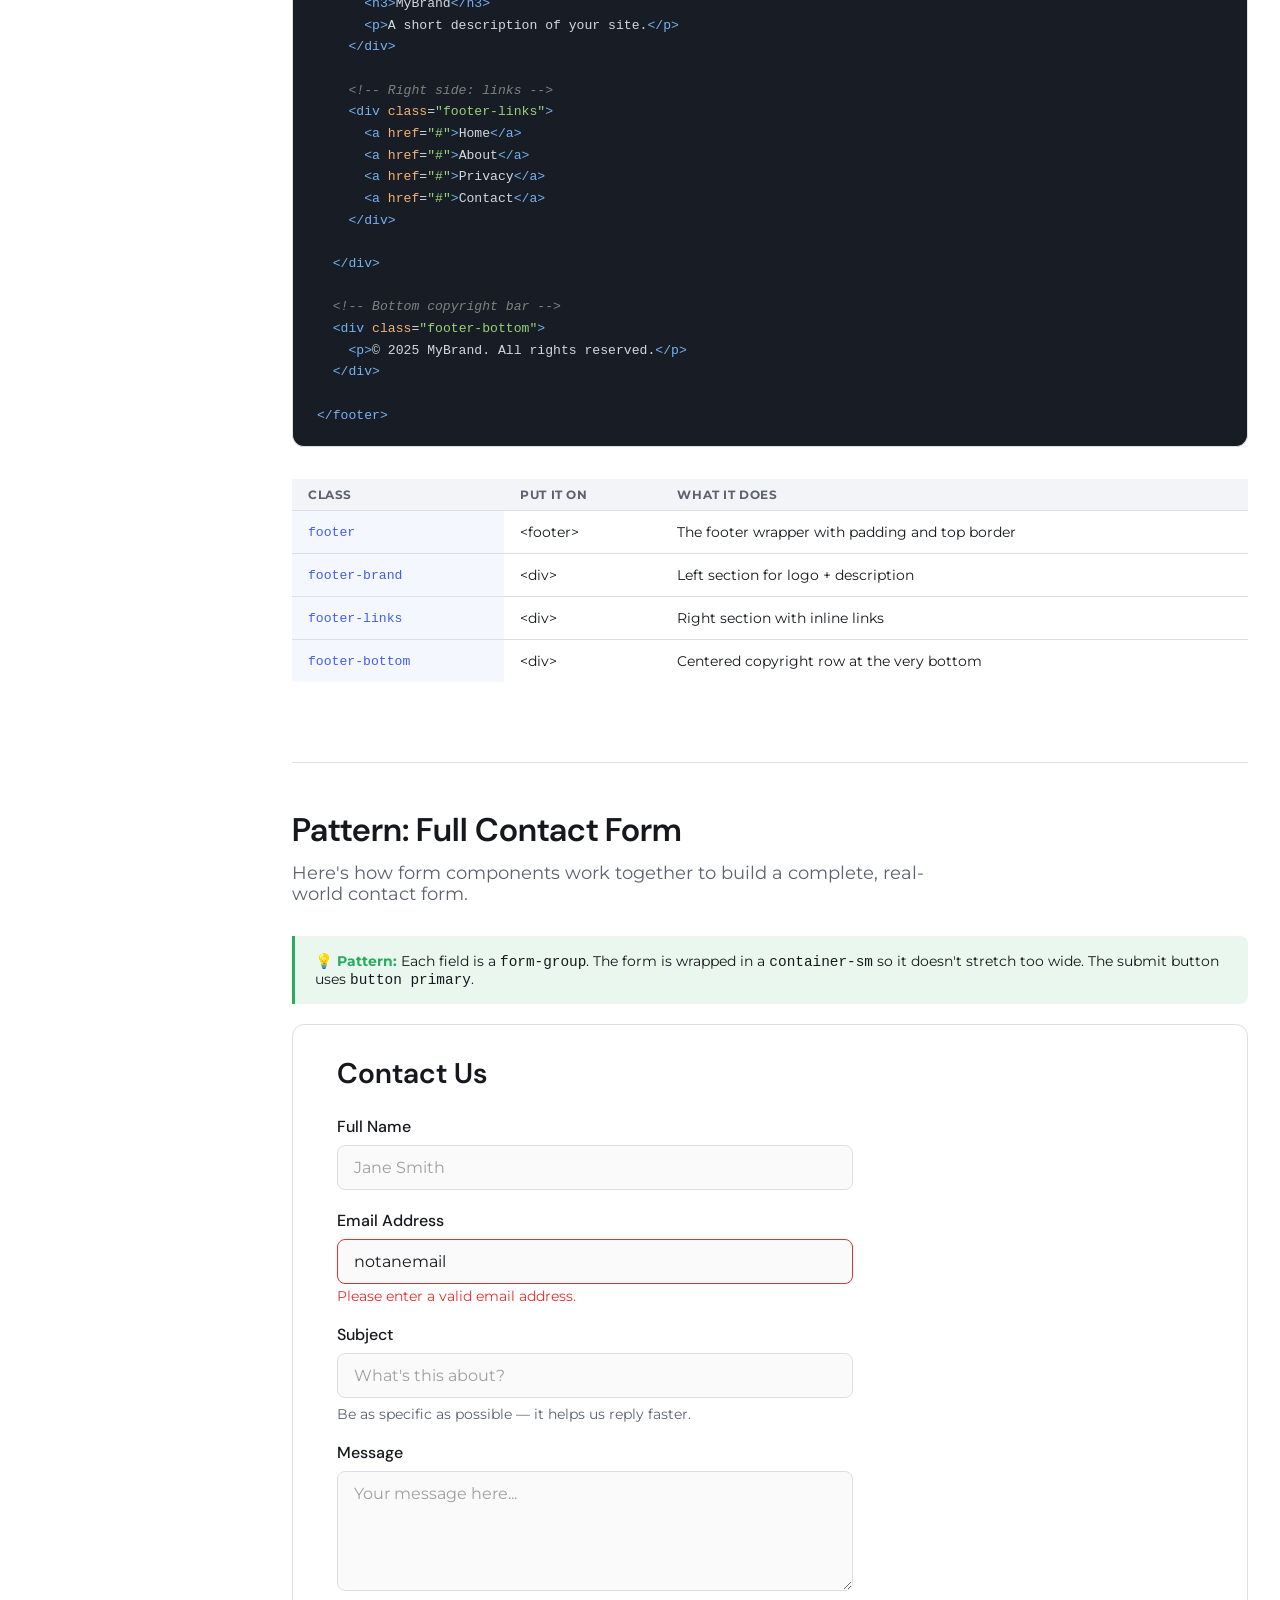
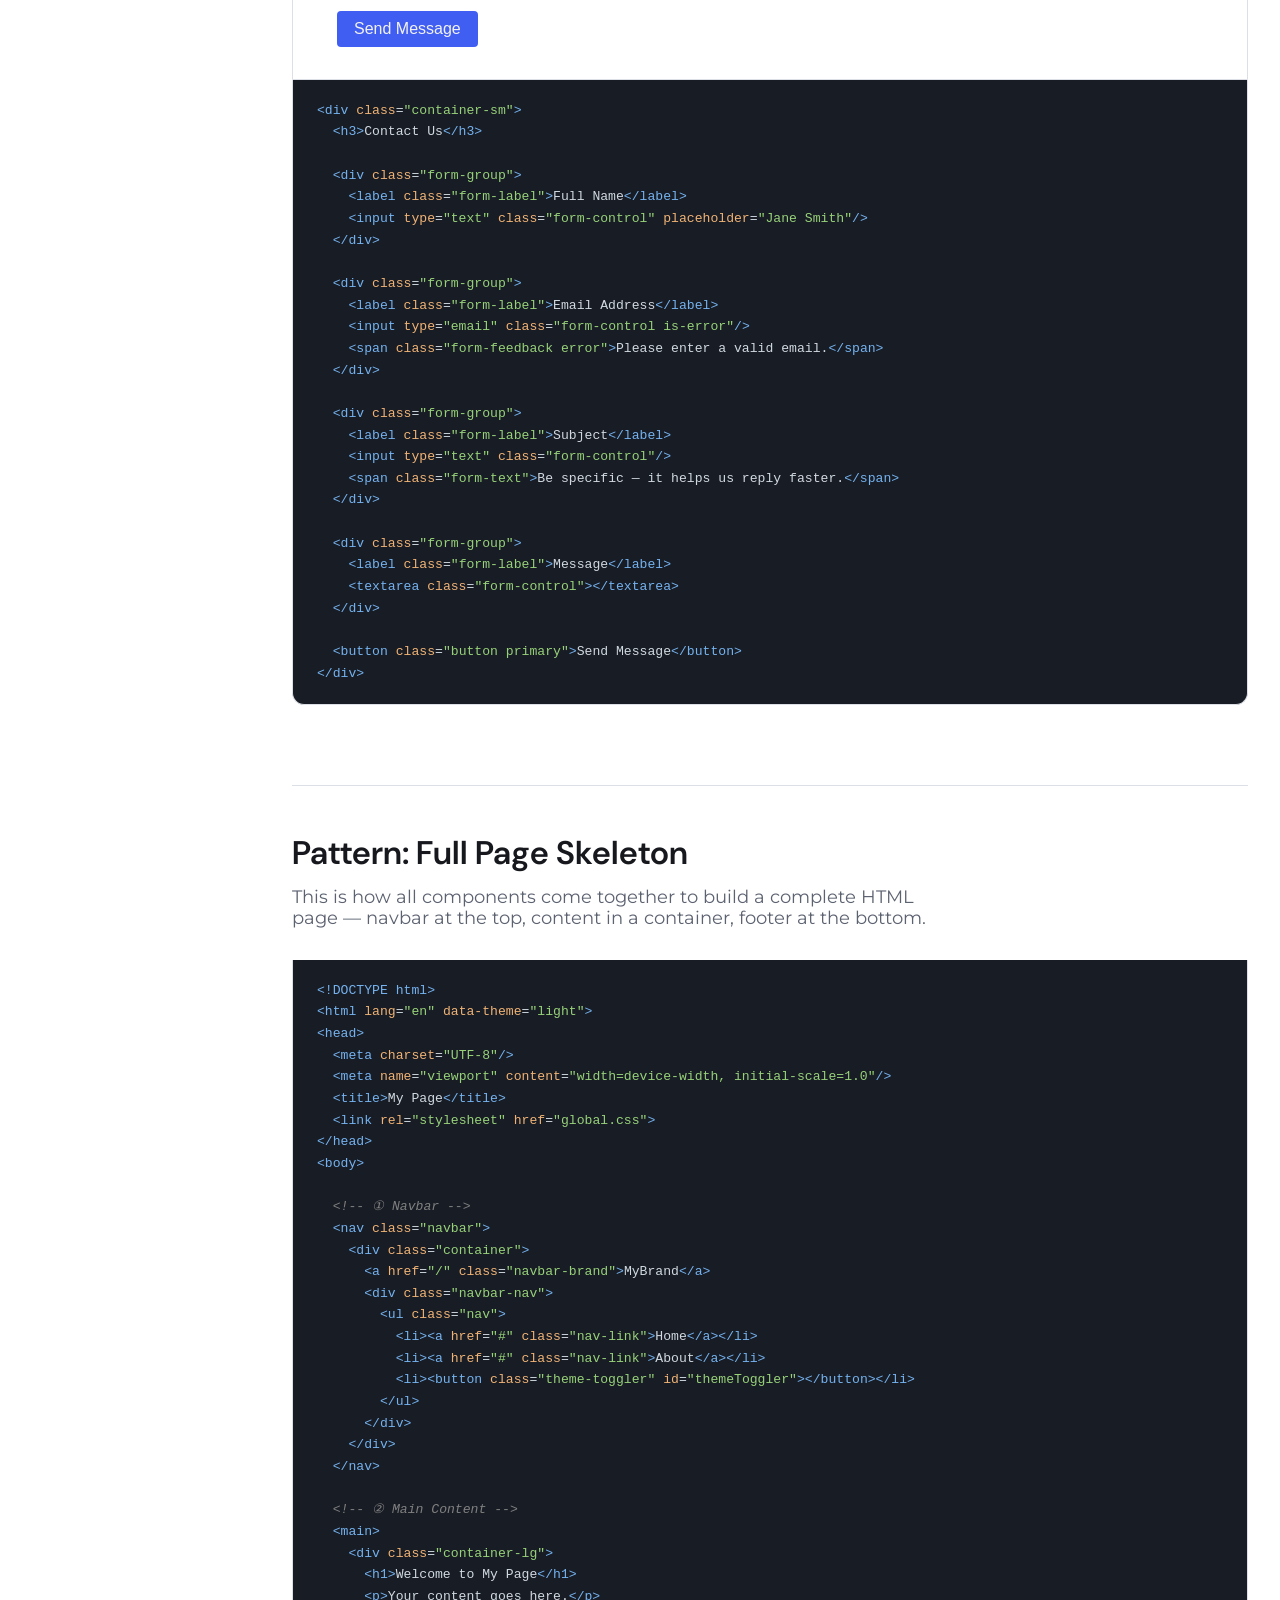
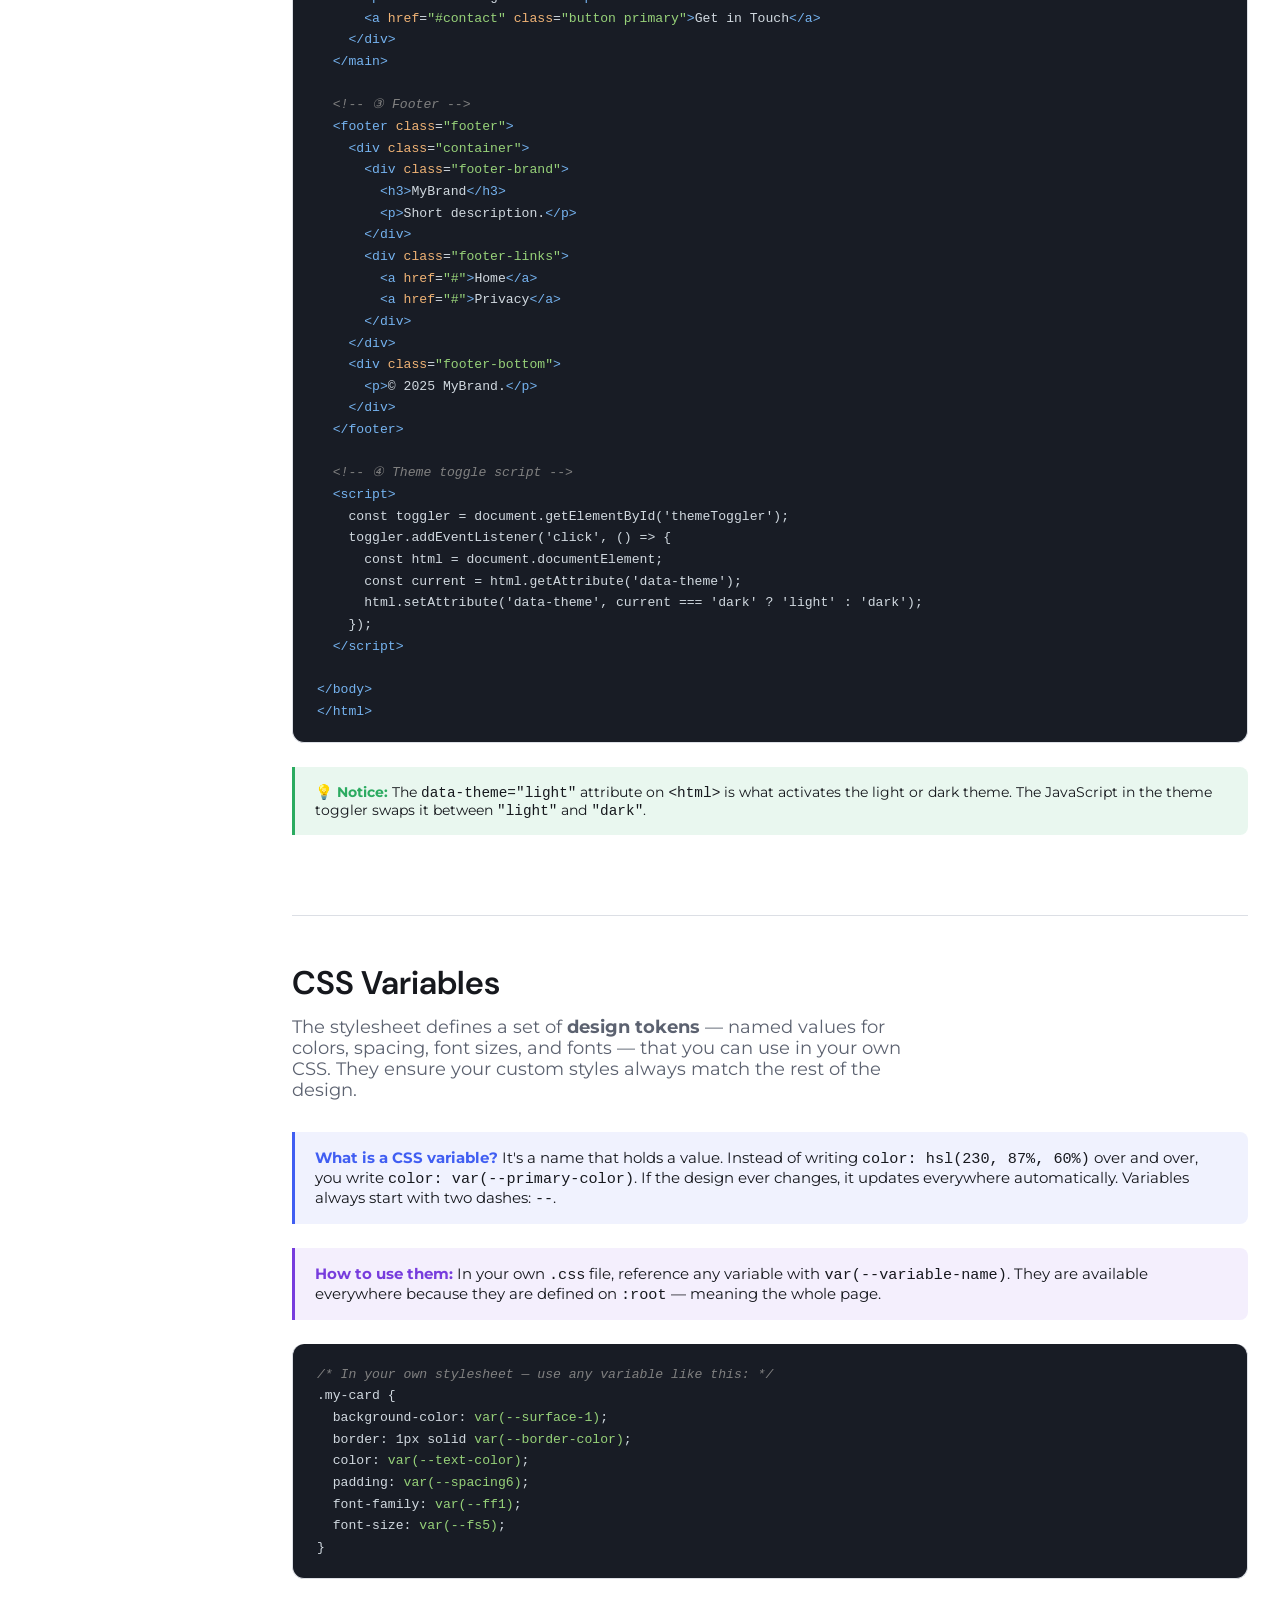
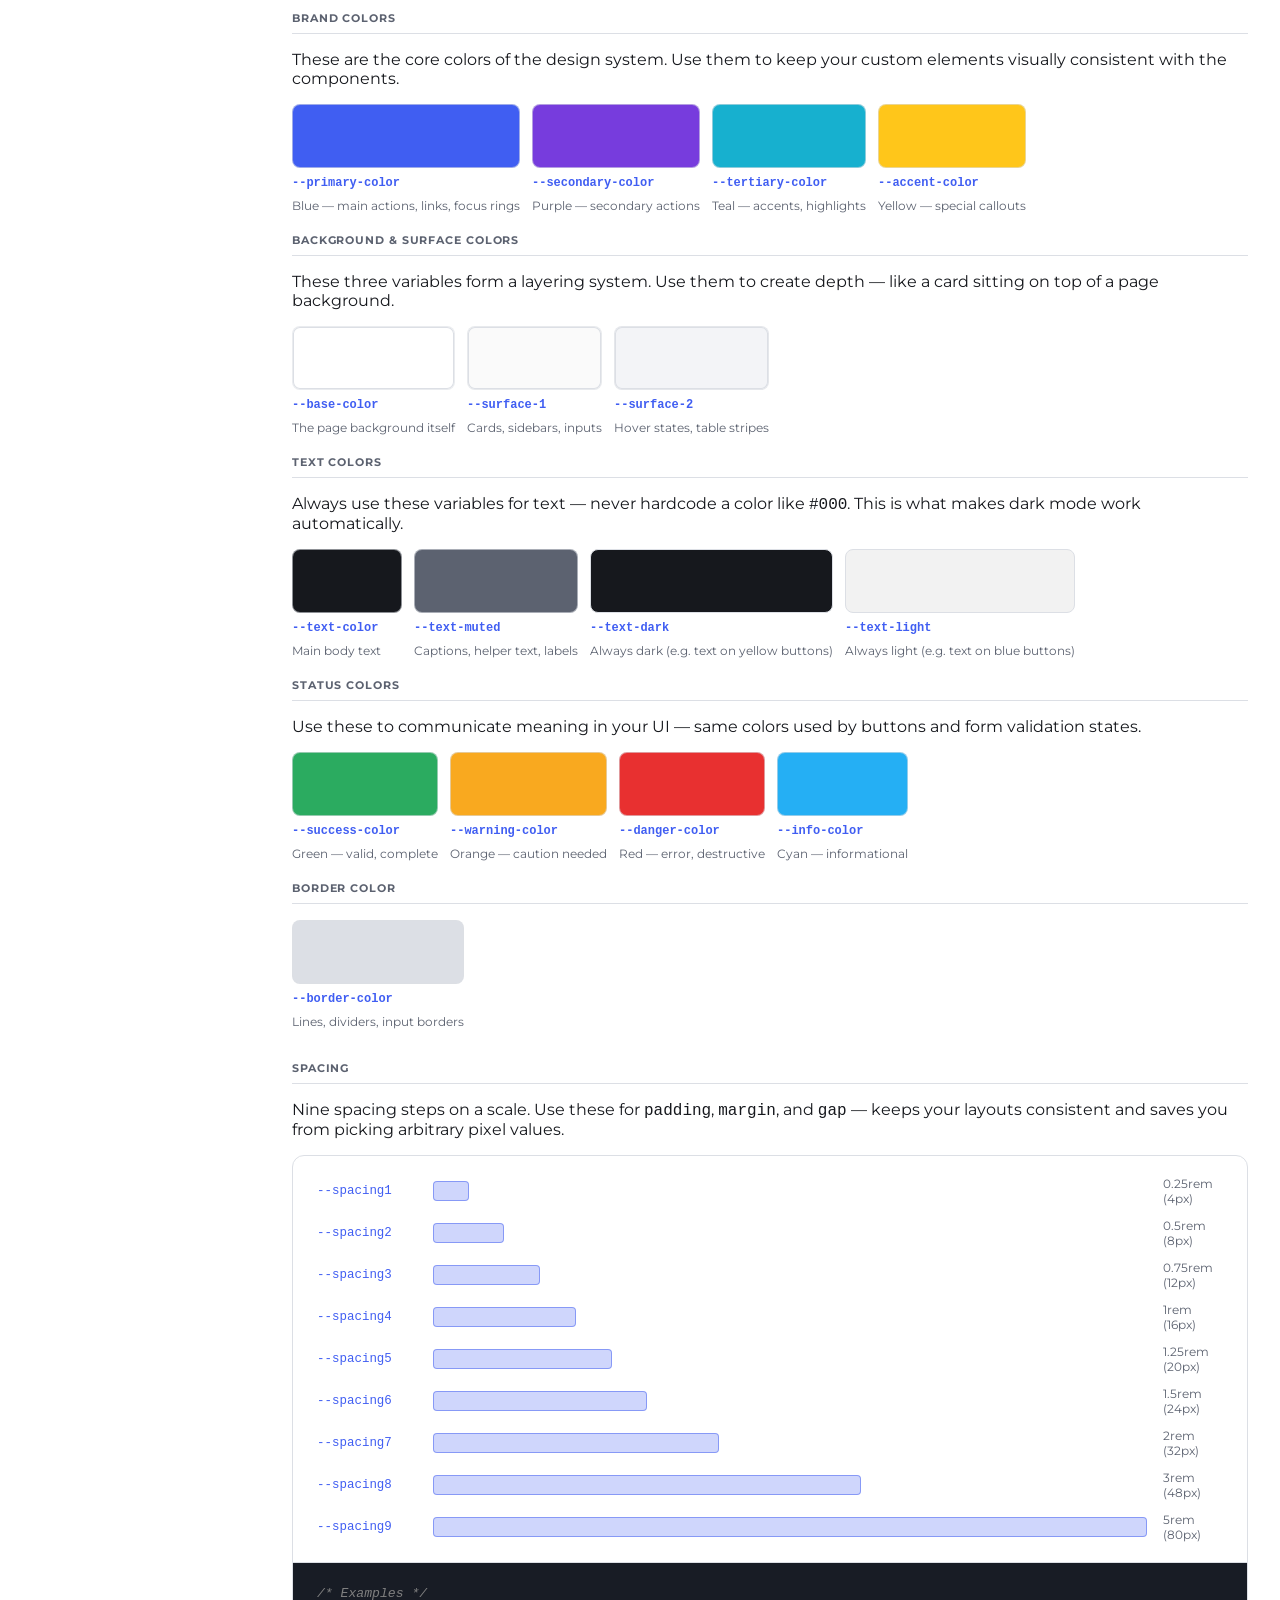
==== commit b85f0886: "Description of  Mercedes car" ====
--- a/docs.html
+++ b/docs.html
@@ -931,7 +931,9 @@
 
                 <hr class="docs-divider" />
 
-                <!-- ═══ NAVBAR ═══ -->
+                
+                                <div class="container">
+                                    <a href="#" clas<!-- ═══ NAVBAR ═══ -->
                 <section id="navbar">
                     <div class="section-header">
                         <h2>Navbar</h2>
@@ -950,9 +952,7 @@
                     <div class="component-block">
                         <h4>Full Navbar</h4>
                         <div class="navbar-demo-wrapper">
-                            <nav class="navbar">
-                                <div class="container">
-                                    <a href="#" class="navbar-brand">MyBrand</a>
+                            <nav class="navbar">s="navbar-brand">MyBrand</a>
                                     <div class="navbar-nav">
                                         <ul class="nav">
                                             <li><a href="#" class="nav-link">Home</a></li>
--- a/styles/global.css
+++ b/styles/global.css
@@ -72,21 +72,21 @@
     --surface-1: hsl(222, 18%, 14%);
     --surface-2: hsl(222, 18%, 18%);
 
-    /* Brand (slightly brighter for dark mode)
+    /* Brand (slightly brighter for dark mode) */
     --primary-color: hsl(230, 90%, 65%);
     --secondary-color: hsl(262, 80%, 65%);
     --tertiary-color: hsl(190, 85%, 55%);
-    --accent-color: hsl(45, 100%, 60%); */
+    --accent-color: hsl(45, 100%, 60%);
 
     /* Text */
     --text-color: hsl(0, 0%, 95%);
     --text-muted: hsl(0, 0%, 70%);
 
-    /* UI states (brightened for visibility on dark bg)
+    /* UI states (brightened for visibility on dark bg) */
     --success-color: hsl(145, 65%, 55%);
     --warning-color: hsl(38, 95%, 60%);
     --danger-color: hsl(0, 85%, 65%);
-    --info-color: hsl(200, 90%, 65%); */
+    --info-color: hsl(200, 90%, 65%);
 
     /* Borders / dividers */
     --border-color: hsl(222, 15%, 28%);
@@ -117,7 +117,7 @@
     font-family: var(--ff1);
     margin-top: 0;
     margin-bottom: var(--spacing2);
-    font-weight: 500;
+    font-weight: 600;
     line-height: 1.2;
     color: var(--text-color);
 }
@@ -351,6 +351,39 @@
     color: var(--warning-color);
 }
 
+/* Select */
+.select {
+    /* remove arrow */
+    appearance: none;
+
+    /* custom arrow */
+    background-image: url("data:image/svg+xml,%3Csvg xmlns='http://www.w3.org/2000/svg' viewBox='0 0 20 20'%3E%3Cpath fill='%23666' d='M5 7l5 5 5-5z'/%3E%3C/svg%3E");
+    background-repeat: no-repeat;
+    background-position: right var(--spacing1) center;
+    background-size: 1rem;
+
+    padding: var(--spacing2) var(--spacing8) var(--spacing2) var(--spacing3);
+    font-size: var(--fs6);
+    color: var(--text-color);
+    background-color: var(--surface-1, var(--base-color));
+    border: 1px solid var(--border-color);
+    border-radius: 0.5rem;
+    outline: none;
+    cursor: pointer;
+    transition: border-color 0.15s ease,
+        box-shadow 0.15s ease,
+        background-color 0.15s ease;
+}
+
+.select:focus {
+    border-color: var(--primary-color);
+    box-shadow: 0 0 0 0.2rem color-mix(in srgb, var(--primary-color), transparent 75%);
+}
+
+.select:hover {
+    border-color: color-mix(in srgb, var(--border-color), var(--text-color) 20%);
+}
+
 /* navbar */
 .navbar {
     --brand-font: "Bebas Neue", "Arial Narrow", Arial, Helvetica, sans-serif;
@@ -362,7 +395,7 @@
     justify-content: space-between;
     color: var(--navbar-text-color);
     padding: var(--spacing4) 0;
-    border-bottom: 1px solid color-mix(in srgb, var(--primary-color), transparent 85%);
+    border-bottom: 1px solid var(--border-color);
 }
 
 .navbar>.container {
@@ -448,7 +481,7 @@
 .footer {
     color: var(--text-color);
     padding: var(--spacing7) 0;
-    border-top: 1px solid color-mix(in srgb, var(--primary-color), transparent 85%);
+    border-top: 1px solid var(--border-color);
     font-family: var(--ff1);
 }
 
